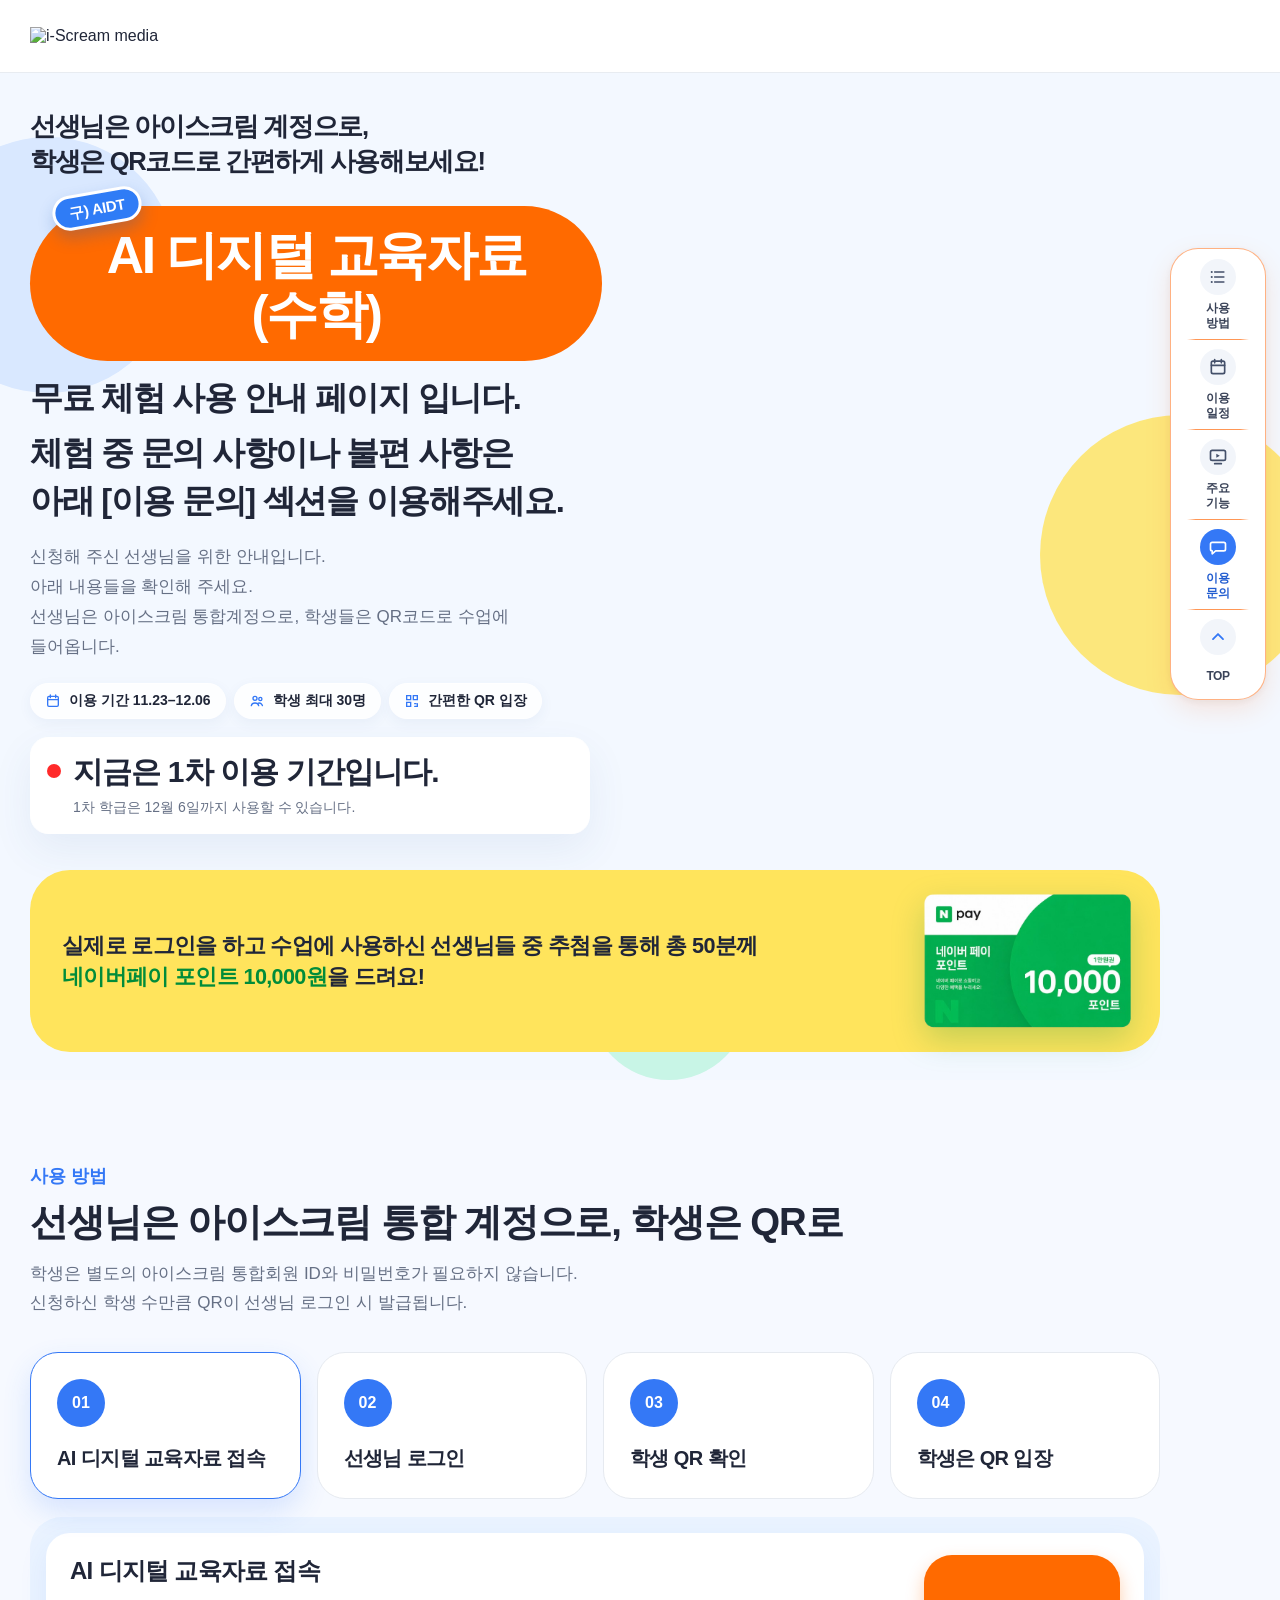
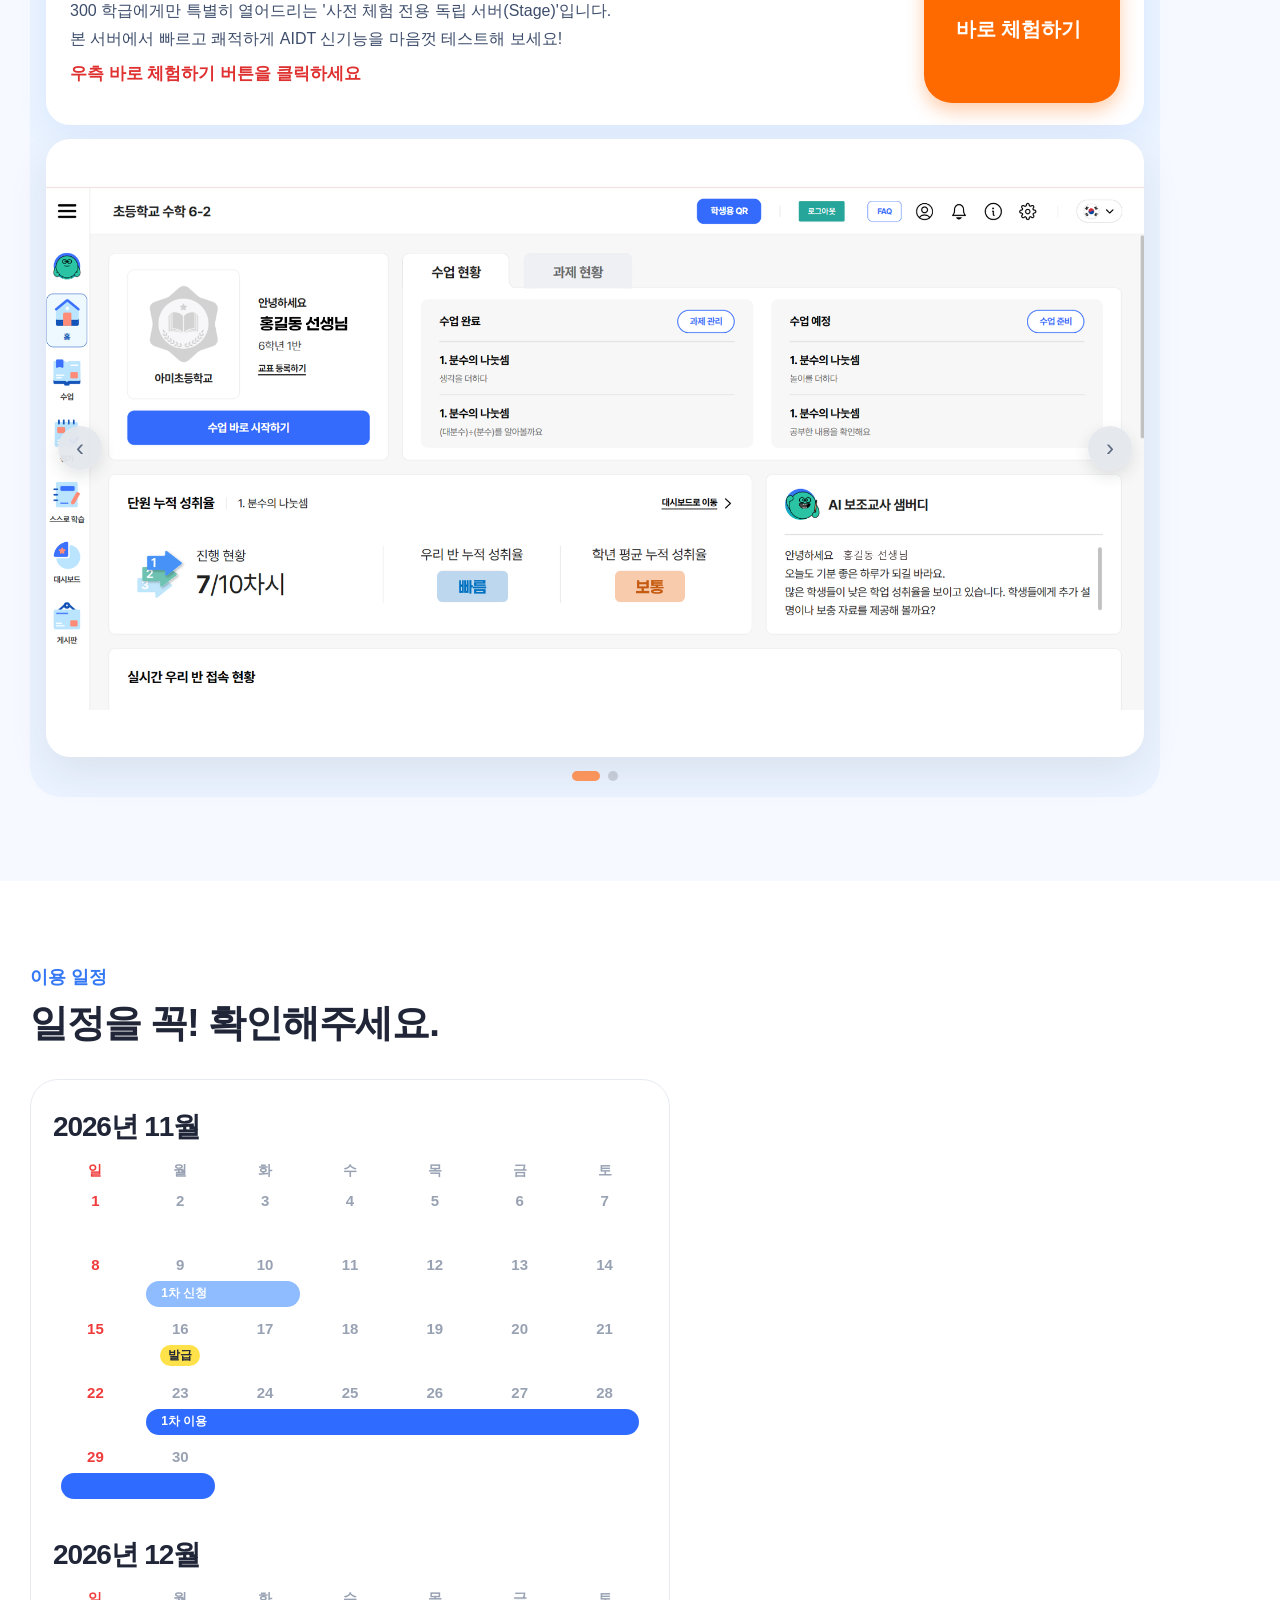
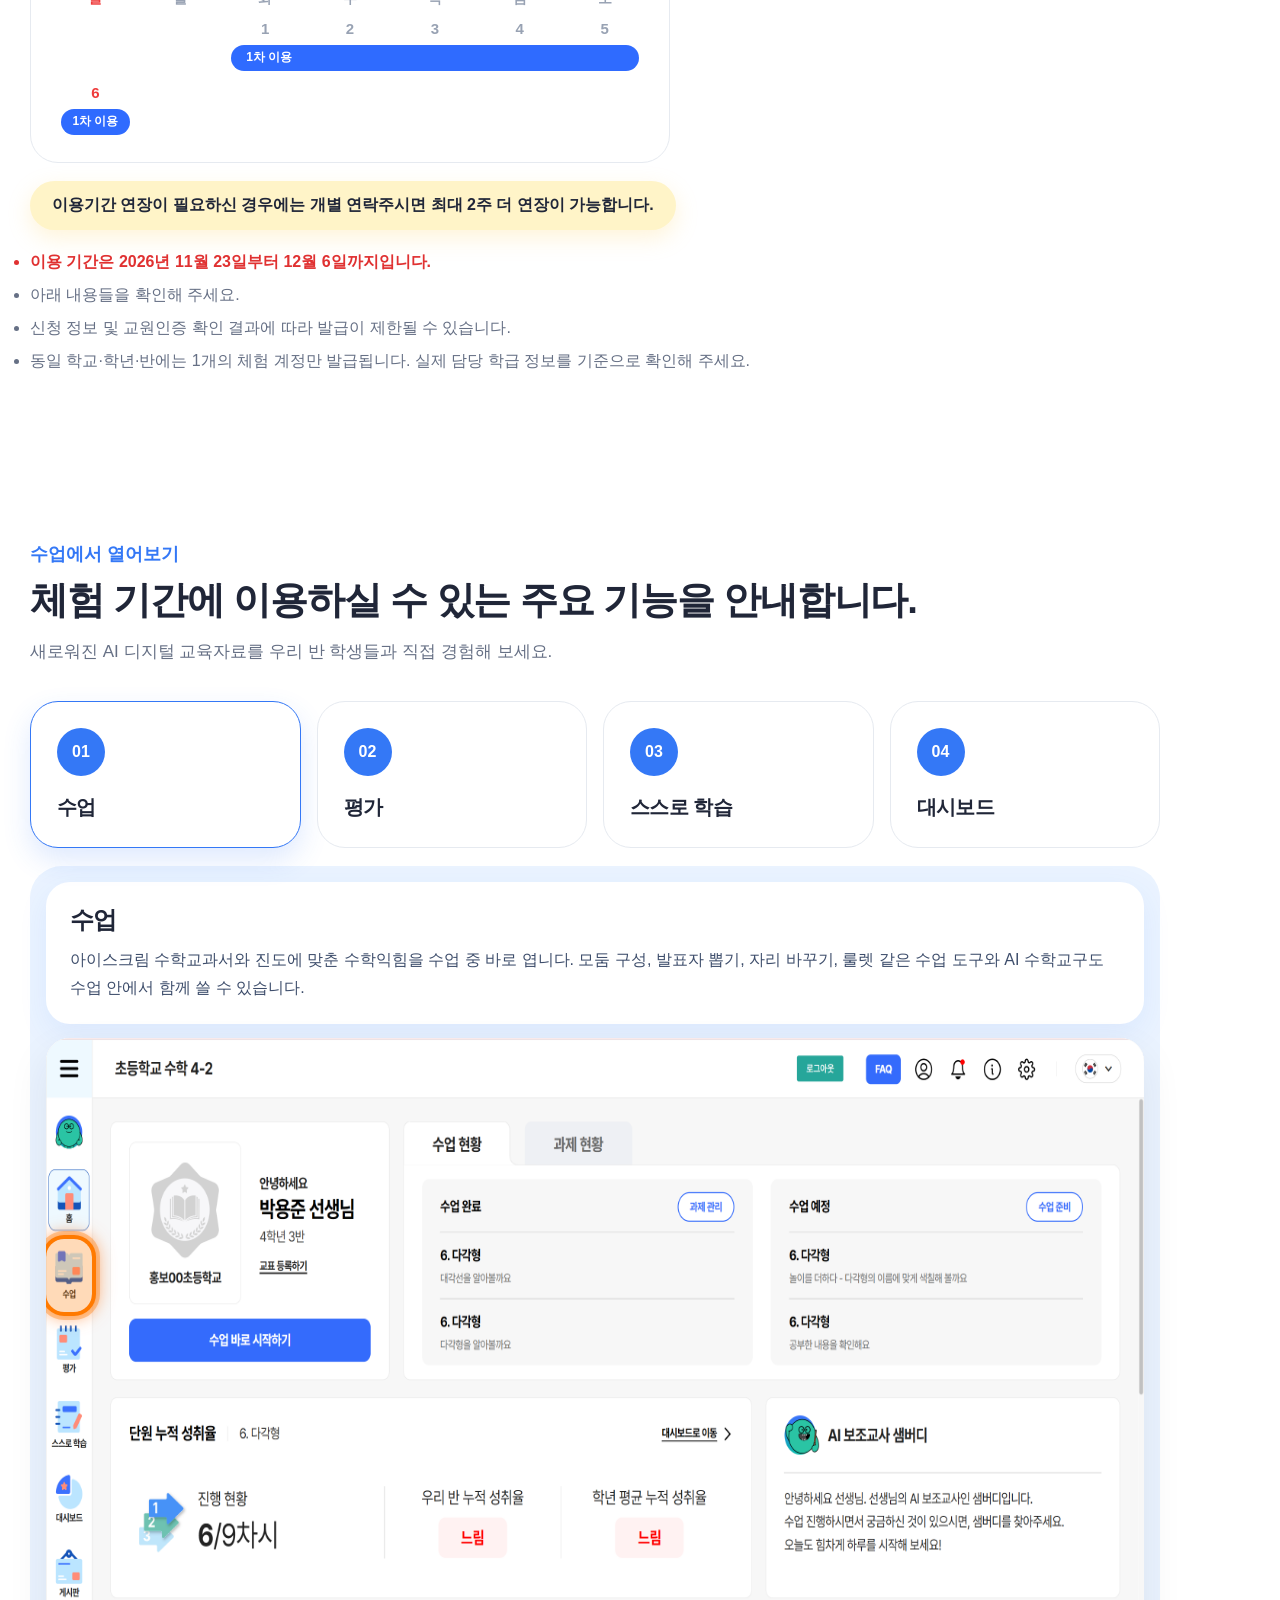
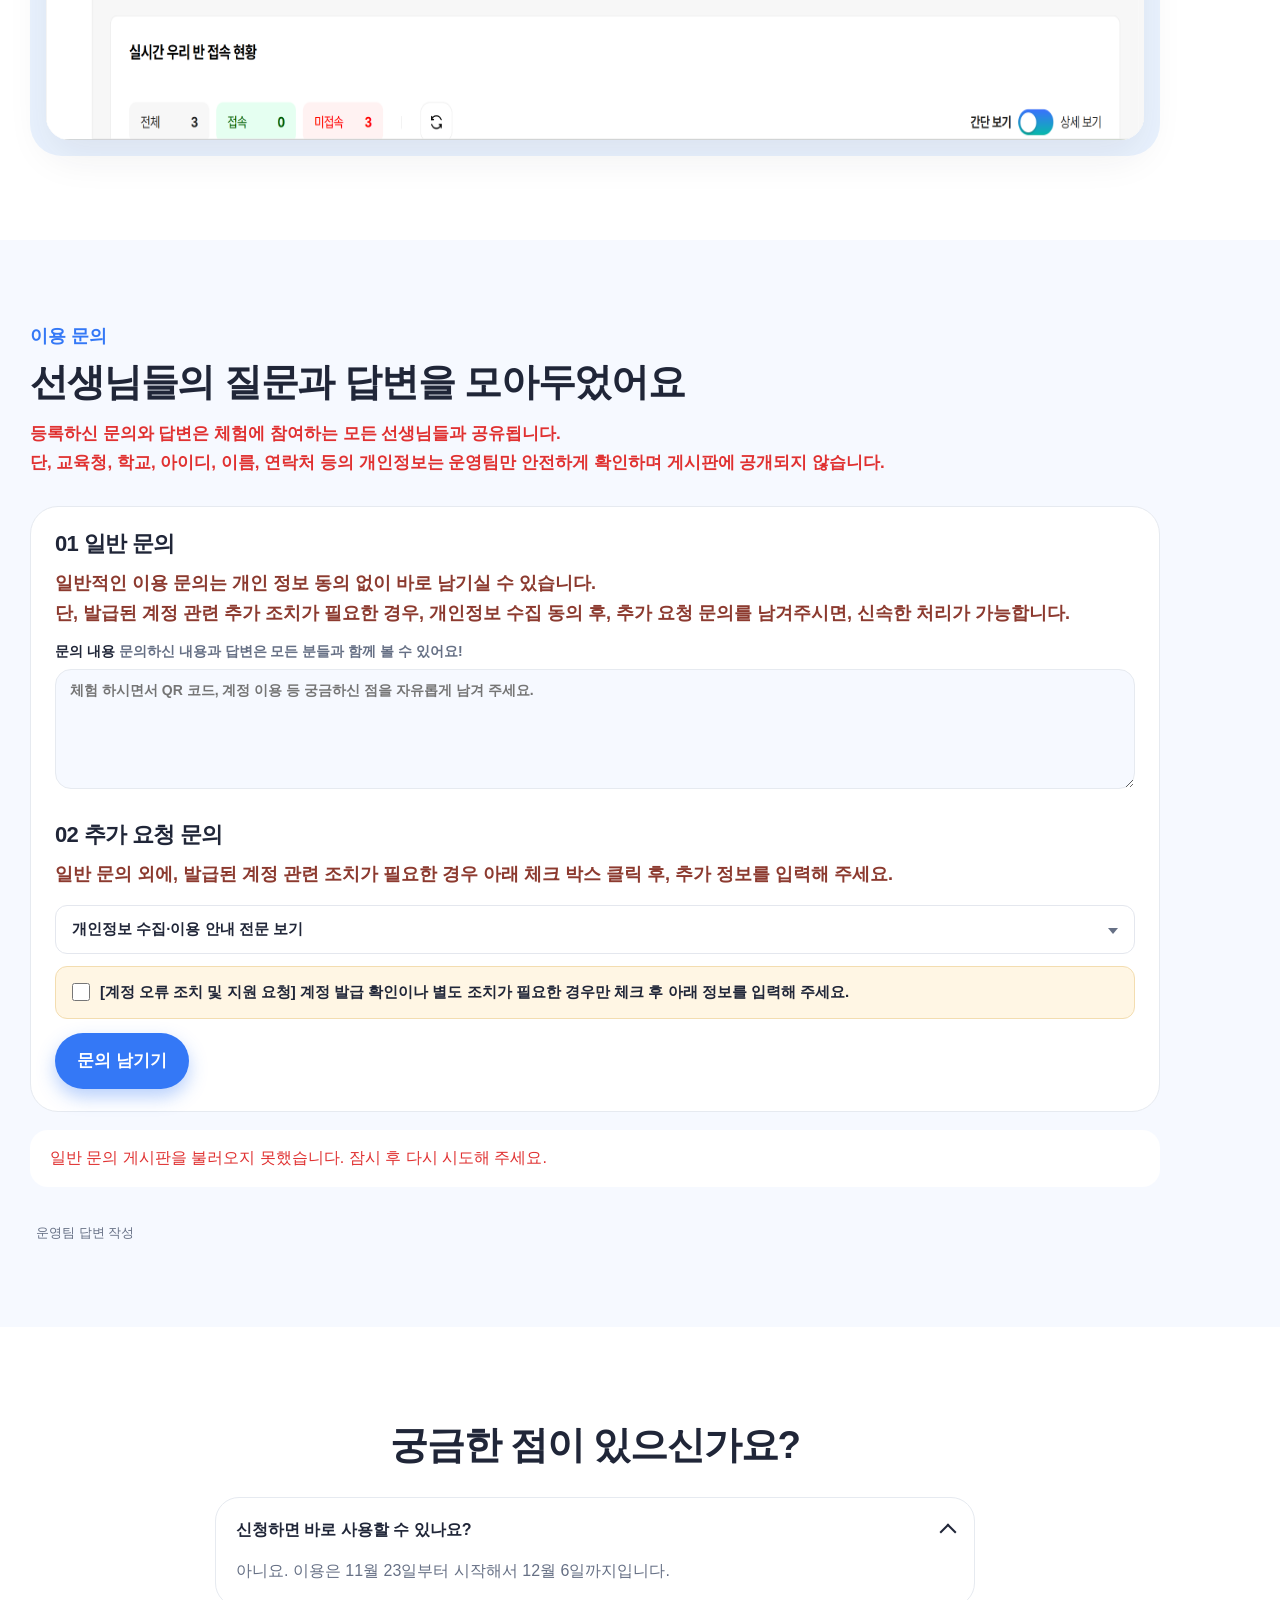
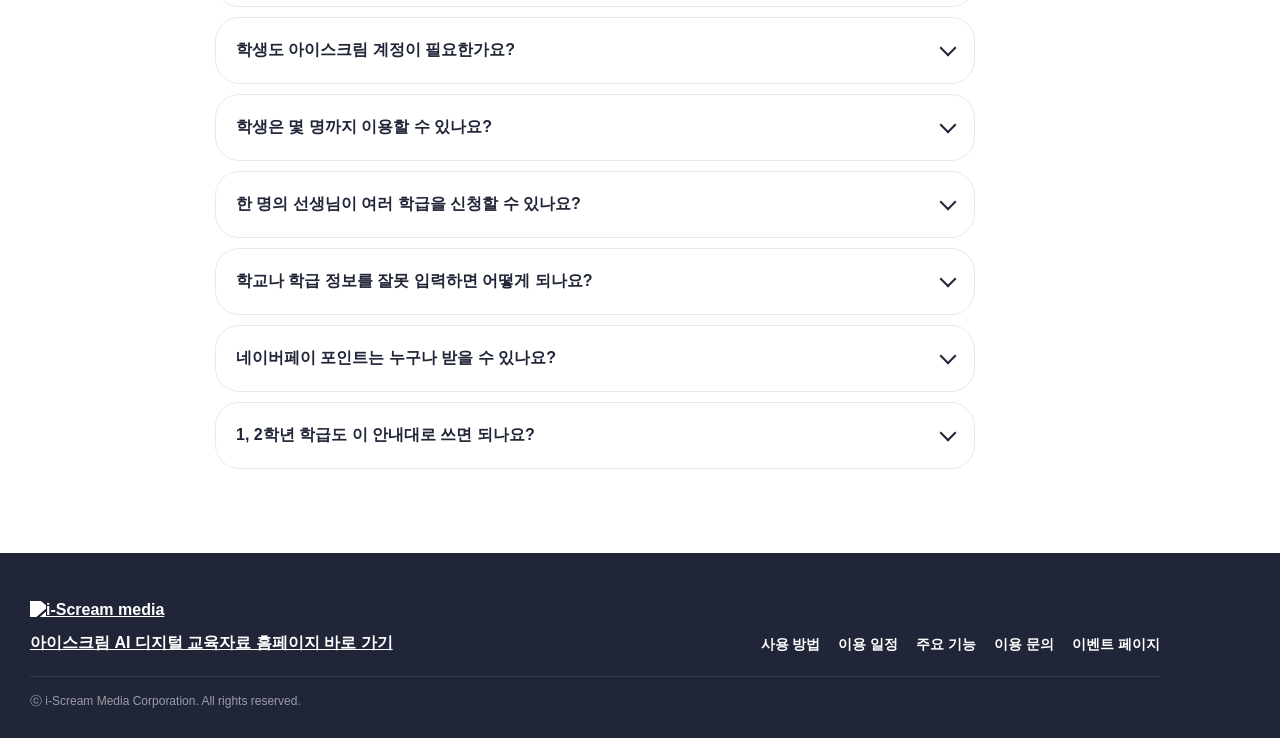
==== index.html @ 7320cd8f "Update index.html" ====
<!DOCTYPE html>
<html lang="ko">
<head>
  <meta charset="UTF-8" />
  <meta name="viewport" content="width=device-width, initial-scale=1.0" />
  <title>AI 디지털 교육자료 1차 무료체험 사용 안내 | 아이스크림미디어</title>
  <meta name="description" content="AI 디지털 교육자료(수학) 1차 무료체험 사용 안내. 이용 기간은 11월 23일부터 12월 6일까지입니다." />
  <link rel="stylesheet" href="https://cdn.jsdelivr.net/gh/orioncactus/pretendard@v1.3.9/dist/web/variable/pretendardvariable-dynamic-subset.min.css" />
  <style>
    :root {
      --primary: #3478f6;
      --primary-dark: #225dd0;
      --primary-light: #eaf3ff;
      --accent-yellow: #ffe45c;
      --accent-orange: #ff985e;
      --accent-mint: #c8f5e6;
      --ink: #202638;
      --muted: #667085;
      --line: #e6eaf0;
      --soft: #f6f9ff;
      --hero: #f3f8ff;
      --shadow: 0 16px 40px rgba(52, 84, 150, 0.08);
    }

    * { box-sizing: border-box; }
    html { scroll-behavior: smooth; }
    body {
      margin: 0;
      background: #fff;
      color: var(--ink);
      font-family: "Pretendard Variable", Pretendard, "Malgun Gothic", "Apple SD Gothic Neo", sans-serif;
      word-break: keep-all;
      overflow-wrap: break-word;
    }
    a { color: inherit; }
    img { max-width: 100%; display: block; }
    button, input, textarea { font: inherit; }
    :focus-visible { outline: 3px solid var(--primary); outline-offset: 3px; }
    [id] { scroll-margin-top: 88px; }
    ::selection { background: #cfe0ff; }

    .skip {
      position: absolute;
      left: 16px;
      top: -48px;
      z-index: 80;
      background: var(--ink);
      color: #fff;
      padding: 8px 14px;
      border-radius: 999px;
    }
    .skip:focus { top: 12px; }

    .wrap {
      width: min(1200px, calc(100% - 40px));
      margin: 0 auto;
    }

    .site-header {
      position: sticky;
      top: 0;
      z-index: 40;
      background: rgba(255, 255, 255, 0.92);
      backdrop-filter: blur(14px);
      border-bottom: 1px solid rgba(230, 234, 240, 0.9);
    }
    .site-header .wrap {
      display: flex;
      align-items: center;
      justify-content: space-between;
      gap: 16px;
      min-height: 72px;
    }
    .brand {
      display: flex;
      align-items: center;
      gap: 12px;
      text-decoration: none;
    }
    .brand img { width: 148px; height: auto; }
    .brand-tag {
      display: none;
      padding: 6px 10px;
      border-radius: 999px;
      background: var(--primary-light);
      color: var(--primary-dark);
      font-size: 12px;
      font-weight: 700;
    }
    .quick-nav {
      position: fixed;
      z-index: 45;
      right: 14px;
      top: calc(50% + 24px);
      transform: translateY(-50%);
      display: flex;
      flex-direction: column;
      width: 96px;
      padding: 0;
      border-radius: 28px;
      background: #fff;
      border: 1px solid rgba(255, 148, 82, 0.72);
      box-shadow:
        0 1px 0 rgba(255, 255, 255, 0.8) inset,
        0 10px 26px rgba(255, 122, 48, 0.16),
        0 2px 8px rgba(40, 48, 70, 0.06);
      overflow: hidden;
    }
    .quick-nav a {
      display: flex;
      flex-direction: column;
      align-items: center;
      gap: 6px;
      padding: 10px 8px 8px;
      border-radius: 0;
      color: #3a4358;
      font-size: 12px;
      font-weight: 800;
      line-height: 1.25;
      letter-spacing: -0.04em;
      text-align: center;
      text-decoration: none;
    }
    .quick-nav a + a { position: relative; }
    .quick-nav a + a::before {
      content: "";
      position: absolute;
      top: 0;
      left: 16px;
      right: 16px;
      height: 1px;
      background: linear-gradient(90deg, rgba(255, 132, 56, 0), rgba(255, 132, 56, 0.85) 14%, rgba(255, 132, 56, 0.85) 86%, rgba(255, 132, 56, 0));
    }
    .quick-nav a:hover { background: var(--soft); }
    .quick-nav a.is-current { background: var(--primary-light); }
    .quick-ico {
      display: grid;
      place-items: center;
      width: 36px;
      height: 36px;
      border-radius: 50%;
      background: #f2f5fa;
      color: #44506a;
    }
    .quick-label {
      display: flex;
      align-items: center;
      justify-content: center;
      min-height: 2.5em;
    }
    .quick-nav .is-ask { color: var(--primary-dark); }
    .quick-nav .is-ask .quick-ico {
      background: var(--primary);
      color: #fff;
    }
    .quick-nav .is-top .quick-ico { color: var(--primary); }

    .hero {
      position: relative;
      overflow: hidden;
      background: var(--hero);
      padding: 36px 0 28px;
    }
    .blob {
      position: absolute;
      border-radius: 50%;
      pointer-events: none;
    }
    .blob-a { left: -80px; top: 64px; width: 256px; height: 256px; background: #d9e8ff; }
    .blob-b { right: -40px; top: 34%; width: 280px; height: 280px; background: rgba(255, 228, 92, 0.8); }
    .blob-c { left: 46%; bottom: 0; width: 160px; height: 160px; background: var(--accent-mint); }
    .hero-grid {
      position: relative;
      display: grid;
      grid-template-columns: 1.05fr 0.95fr;
      gap: 40px;
      align-items: center;
    }
    .hero h1 {
      margin: 0;
      font-size: clamp(1.7rem, 3vw, 2.7rem);
      line-height: 1.2;
      letter-spacing: -0.035em;
    }
    .hero h1 .lead {
      display: block;
      font-size: clamp(1.15rem, 2vw, 1.7rem);
      line-height: 1.35;
    }
    .brand-banner {
      position: relative;
      display: block;
      width: fit-content;
      max-width: 100%;
      margin-top: 28px;
      padding: 20px 28px 16px;
      border-radius: 999px;
      background: #ff6a00;
    }
    .brand-banner-title {
      display: block;
      color: #fff;
      font-size: clamp(2.175rem, 4.5vw, 3.225rem);
      font-weight: 900;
      letter-spacing: -0.045em;
      line-height: 1.15;
      text-align: center;
    }
    .aidt-tag {
      position: absolute;
      left: 22px;
      top: -15px;
      transform: rotate(-10deg);
      border: 3px solid #fff;
      border-radius: 999px;
      background: #2f7cf6;
      color: #fff;
      padding: 7px 14px;
      font-size: 15px;
      font-weight: 800;
      line-height: 1;
      letter-spacing: -0.03em;
      box-shadow: 0 8px 16px rgba(32, 90, 180, 0.28);
    }
    .guide-label {
      display: block;
      margin-top: 16px;
      font-size: clamp(1.35rem, 2.6vw, 2.05rem);
      font-weight: 800;
      letter-spacing: -0.04em;
      line-height: 1.3;
    }
    .guide-help {
      display: block;
      margin-top: 10px;
      font-size: clamp(1.35rem, 2.6vw, 2.05rem);
      font-weight: 800;
      letter-spacing: -0.04em;
      line-height: 1.45;
    }
    .hero-copy {
      margin: 18px 0 0;
      max-width: 560px;
      color: var(--muted);
      font-size: 17px;
      line-height: 1.75;
    }
    .chips { display: flex; flex-wrap: wrap; gap: 8px; margin-top: 22px; list-style: none; padding: 0; }
    .chips li {
      display: inline-flex;
      align-items: center;
      gap: 8px;
      padding: 8px 14px;
      border-radius: 999px;
      border: 1px solid #fff;
      background: rgba(255, 255, 255, 0.86);
      box-shadow: 0 4px 14px rgba(52, 84, 150, 0.06);
      font-size: 14px;
      font-weight: 700;
    }
    .chips svg { color: var(--primary); flex: none; }
    .status {
      display: flex;
      gap: 12px;
      align-items: flex-start;
      margin-top: 18px;
      padding: 14px 16px;
      border-radius: 18px;
      background: #fff;
      border: 1px solid #fff;
      box-shadow: var(--shadow);
      max-width: 560px;
    }
    .status strong { display: block; font-size: 30px; line-height: 1.35; letter-spacing: -0.03em; }
    .status p { margin: 4px 0 0; color: var(--muted); font-size: 14px; line-height: 1.55; white-space: pre-line; }
    .status-dot {
      width: 14px;
      height: 14px;
      margin-top: 12px;
      border-radius: 50%;
      background: #ff2a2a;
      flex: none;
      animation: status-blink 1.15s ease-in-out infinite;
    }
    @keyframes status-blink {
      0%, 100% {
        background: #ff5a5a;
        box-shadow:
          0 0 0 0 rgba(255, 40, 40, 0.15),
          0 0 8px 2px rgba(255, 70, 70, 0.35);
        opacity: 0.72;
      }
      50% {
        background: #ff1414;
        box-shadow:
          0 0 0 8px rgba(255, 45, 45, 0.28),
          0 0 22px 8px rgba(255, 30, 30, 0.95),
          0 0 40px 14px rgba(255, 90, 90, 0.65);
        opacity: 1;
      }
    }

    .scene {
      position: relative;
      aspect-ratio: 100 / 96;
      max-width: 540px;
      margin: 0 auto;
      background-image: radial-gradient(circle, rgba(52, 120, 246, 0.28) 1.3px, transparent 1.5px);
      background-size: 26px 26px;
    }
    .scene img.people {
      position: absolute;
      left: 50%;
      bottom: 0;
      width: 86%;
      transform: translateX(-50%);
      z-index: 3;
      filter: drop-shadow(0 18px 18px rgba(70, 84, 150, 0.16));
    }
    .float {
      position: absolute;
      z-index: 2;
      filter: drop-shadow(0 14px 12px rgba(70, 84, 150, 0.22));
      animation: bob 7s ease-in-out infinite;
    }
    .float img { width: 100%; height: auto; }
    .f1 { left: 2%; top: 2%; width: 18%; }
    .f2 { left: 30%; top: 0; width: 14%; animation-delay: -1.2s; }
    .f3 { left: 50%; top: 10%; width: 22%; animation-delay: -2.3s; }
    .f4 { right: 4%; top: 1%; width: 12%; animation-delay: -3.2s; }
    .f5 { right: 2%; top: 22%; width: 12%; animation-delay: -0.6s; }
    .f6 { right: 20%; top: 30%; width: 10%; animation-delay: -1.8s; }
    .f7 { left: 0; top: 26%; width: 15%; animation-delay: -2.8s; }
    @keyframes bob {
      0%, 100% { transform: translateY(0); }
      50% { transform: translateY(-10px); }
    }

    .prize {
      position: relative;
      margin-top: 36px;
      background: var(--accent-yellow);
      border-radius: 40px;
      display: flex;
      align-items: center;
      gap: 20px;
      padding: 18px 22px 18px 32px;
    }
    .prize-copy { flex: 1; min-width: 0; }
    .prize-title {
      margin: 0;
      font-weight: 800;
      letter-spacing: -0.03em;
      line-height: 1.45;
      font-size: clamp(1.05rem, 2vw, 1.35rem);
    }
    .prize-title span { color: #018c3a; }
    .prize-note {
      margin: 8px 0 0;
      font-size: clamp(1.05rem, 1.8vw, 1.25rem);
      font-weight: 800;
      line-height: 1.45;
      letter-spacing: -0.03em;
      color: #e03131;
    }
    .prize-visual {
      width: 220px;
      height: auto;
      flex: none;
      filter: drop-shadow(0 12px 16px rgba(1, 140, 58, 0.24));
    }
    .btn {
      display: inline-flex;
      align-items: center;
      justify-content: center;
      gap: 8px;
      min-height: 56px;
      padding: 12px 22px;
      border-radius: 999px;
      background: var(--primary);
      color: #fff;
      text-decoration: none;
      font-weight: 800;
      font-size: 17px;
      border: 0;
      cursor: pointer;
      box-shadow: 0 8px 18px rgba(52, 120, 246, 0.35);
      flex: none;
    }
    .btn:hover { background: var(--primary-dark); }
    .btn.light {
      background: #fff;
      color: var(--ink);
      box-shadow: none;
      border: 1px solid var(--line);
    }
    section { padding: 84px 0; }
    .eyebrow {
      margin: 0;
      color: var(--primary);
      font-weight: 800;
      font-size: 18px;
    }
    h2 {
      margin: 10px 0 0;
      font-size: clamp(1.8rem, 3vw, 2.7rem);
      letter-spacing: -0.03em;
      line-height: 1.25;
    }
    .section-lead { margin: 14px 0 0; color: var(--muted); font-size: 17px; line-height: 1.7; max-width: 720px; }

    .soft { background: var(--soft); }
    .rounds {
      display: grid;
      grid-template-columns: 1fr 1fr;
      gap: 18px;
      margin-top: 32px;
    }
    .card {
      background: #fff;
      border: 1px solid var(--line);
      border-radius: 28px;
      padding: 26px;
    }
    .round-label {
      display: inline-flex;
      align-items: center;
      gap: 8px;
      font-weight: 800;
      color: var(--primary-dark);
    }
    .round-label.round-2 { color: #c2410c; }
    .card h3 { margin: 12px 0 0; font-size: 28px; letter-spacing: -0.03em; }
    .meta { margin: 8px 0 0; color: var(--muted); }
    .timeline { list-style: none; padding: 0; margin: 22px 0 0; display: grid; gap: 12px; }
    .timeline li {
      display: grid;
      grid-template-columns: 72px 1fr;
      gap: 12px;
      align-items: center;
    }
    .timeline b {
      display: inline-flex;
      justify-content: center;
      padding: 6px 0;
      border-radius: 999px;
      background: var(--primary-light);
      color: var(--primary-dark);
      font-size: 13px;
    }
    .round-2 .timeline b { background: #fff1e6; color: #c2410c; }
    .month-cal {
      margin-top: 32px;
      max-width: 640px;
      background: #fff;
      border: 1px solid var(--line);
      border-radius: 28px;
      padding: 28px 22px 18px;
    }
    .month-cal h3 { margin: 0 0 16px; font-size: 28px; letter-spacing: -0.04em; }
    .month-cal h3:not(:first-child) { margin-top: 28px; }
    .cal-head, .cal-grid { display: grid; grid-template-columns: repeat(7, 1fr); }
    .cal-head span, .day .num {
      display: block;
      text-align: center;
      font-weight: 700;
    }
    .cal-head span { color: #98a2b3; font-size: 14px; padding-bottom: 8px; }
    .cal-head .sun, .day .num.sun { color: #ef3b3b; }
    .day { display: flex; flex-direction: column; min-height: 64px; padding: 4px 0 8px; }
    .bar { align-self: stretch; }
    .day .num { color: #98a2b3; font-size: 15px; }
    .bar {
      display: flex;
      align-items: center;
      justify-content: center;
      height: 26px;
      margin-top: 8px;
      color: transparent;
      font-size: 12px;
      font-weight: 800;
      white-space: nowrap;
    }
    .bar.show { color: #fff; overflow: visible; position: relative; z-index: 1; }
    .bar.apply { background: #8ebcff; }
    .bar.use { background: #2f6bff; }
    .bar.start { border-radius: 999px 0 0 999px; margin-left: 8px; }
    .bar.end { border-radius: 0 999px 999px 0; margin-right: 8px; }
    .bar.start.end { border-radius: 999px; }
    .issue {
      display: inline-flex;
      align-self: center;
      margin-top: 8px;
      padding: 2px 8px;
      border-radius: 999px;
      background: #ffe14a;
      color: #202638;
      font-size: 12px;
      font-weight: 800;
    }
    .notice { padding: 36px 0 0; }
    .notice-card {
      border: 2px solid #ffc9c9;
      background: linear-gradient(180deg, #fff8f8 0%, #fff 42%);
      border-radius: 28px;
      padding: 28px 28px 24px;
      box-shadow: 0 16px 40px rgba(224, 49, 49, 0.1);
    }
    .notice-badge {
      display: inline-flex;
      align-items: center;
      border-radius: 999px;
      background: #e03131;
      color: #fff;
      font-size: 13px;
      font-weight: 800;
      letter-spacing: -0.02em;
      padding: 6px 12px;
    }
    .notice h2 { max-width: 16em; }
    .notice-lead {
      margin: 16px 0 0;
      font-size: 17px;
      line-height: 1.75;
    }
    .notice-lead strong { color: #e03131; }
    .notice-points {
      display: grid;
      gap: 10px;
      margin: 20px 0 0;
      padding: 0;
      list-style: none;
    }
    .notice-points li {
      background: #fff;
      border: 1px solid #ffd6d6;
      border-radius: 18px;
      padding: 14px 16px;
      font-size: 16px;
      font-weight: 700;
      line-height: 1.55;
    }
    .notice-points span {
      display: block;
      margin-bottom: 2px;
      color: #e03131;
      font-size: 13px;
      font-weight: 800;
    }
    .notice-foot {
      margin: 16px 0 0;
      color: var(--muted);
      font-size: 15px;
      line-height: 1.7;
    }
    .notice-foot a { color: var(--primary); font-weight: 800; }
    .callout {
      margin: 18px 0 0;
      width: fit-content;
      max-width: 100%;
      background: #fff4c8;
      border-radius: 999px;
      padding: 14px 22px;
      font-weight: 700;
      text-align: left;
      box-shadow: 0 8px 22px rgba(255, 214, 120, 0.28);
    }
    .notes { margin: 18px 0 0; padding: 0; color: var(--muted); line-height: 1.7; }
    .notes li { margin-top: 6px; }
    .notes .note-strong { color: #e03131; font-weight: 800; }

    .steps {
      display: grid;
      grid-template-columns: repeat(4, 1fr);
      gap: 16px;
      margin-top: 34px;
    }
    .step { position: relative; }
    .step-head {
      display: flex;
      align-items: center;
      gap: 10px;
    }
    .step-no {
      width: 48px;
      height: 48px;
      border-radius: 50%;
      background: var(--primary);
      color: #fff;
      display: grid;
      place-items: center;
      font-weight: 800;
      position: relative;
      z-index: 1;
      flex: none;
    }
    .step-link {
      position: relative;
      display: inline-flex;
      align-items: center;
      justify-content: center;
      align-self: stretch;
      width: 196px;
      min-height: 148px;
      padding: 20px 22px;
      overflow: hidden;
      border-radius: 28px;
      background: #ff6a00;
      color: #fff;
      font-size: 20px;
      font-weight: 800;
      line-height: 1.25;
      text-align: center;
      text-decoration: none;
      box-shadow: 0 8px 18px rgba(255, 106, 0, 0.32);
      animation: server-glow 1.8s ease-in-out infinite;
    }
    .step-link-label { position: relative; z-index: 1; }
      content: "";
      position: absolute;
      inset: 0;
      background: linear-gradient(115deg, transparent 32%, rgba(255, 255, 255, 0.72) 50%, transparent 68%);
      transform: translateX(-130%);
      animation: server-shine 2.4s ease-in-out infinite;
    }
    .spark {
      position: absolute;
      z-index: 1;
      width: 10px;
      height: 10px;
      background: #fff;
      clip-path: polygon(50% 0%, 62% 34%, 100% 38%, 70% 60%, 80% 100%, 50% 76%, 20% 100%, 30% 60%, 0 38%, 38% 34%);
      animation: twinkle 1.3s ease-in-out infinite;
    }
    .spark-a { top: 10px; right: 10px; }
    .spark-b { bottom: 12px; left: 12px; width: 7px; height: 7px; animation-delay: 0.55s; }
    .step-link:hover { background: #e85f00; }
    @keyframes server-shine {
      0%, 42% { transform: translateX(-130%); }
      78%, 100% { transform: translateX(130%); }
    }
    @keyframes server-glow {
      0%, 100% {
        box-shadow: 0 0 0 0 rgba(255, 214, 0, 0), 0 8px 18px rgba(255, 106, 0, 0.35);
      }
      50% {
        box-shadow:
          0 0 0 12px rgba(255, 220, 0, 0.95),
          0 0 36px 16px rgba(255, 196, 0, 0.9),
          0 10px 24px rgba(255, 106, 0, 0.45);
      }
    }
    @keyframes twinkle {
      0%, 100% { opacity: 0.15; transform: scale(0.55); }
      50% { opacity: 1; transform: scale(1); }
    }
    .step h3 { margin: 18px 0 0; font-size: 20px; }
    .step p { margin: 10px 0 0; color: var(--muted); line-height: 1.7; }
    .step-card { height: 100%; cursor: pointer; text-align: left; }
    .step-card.is-selected {
      border-color: var(--primary);
      box-shadow: 0 12px 28px rgba(52, 120, 246, 0.16);
    }
    .step-showcase {
      margin-top: 18px;
      border-radius: 32px;
      background: var(--primary-light);
      padding: 16px;
    }
    .step-panel {
      border-radius: 24px;
      background: #fff;
      padding: 22px 24px;
      box-shadow: 0 10px 30px rgba(52, 120, 246, 0.08);
    }
    .step-panel-head {
      display: flex;
      align-items: stretch;
      justify-content: space-between;
      gap: 20px;
    }
    .step-panel-text { min-width: 0; flex: 1; }
    .step-panel h3 { margin: 0; font-size: 24px; letter-spacing: -0.03em; }
    .step-panel p { margin: 10px 0 0; color: #3d4d6b; line-height: 1.75; white-space: pre-line; }
    .feature-demo {
      margin-top: 14px;
      overflow: hidden;
      height: min(860px, 78vh);
      border-radius: 24px;
      background: #fff;
      box-shadow: 0 16px 40px rgba(32, 38, 56, 0.08);
    }
    .feature-demo[hidden] { display: none; }
    .feature-demo iframe {
      display: block;
      width: 100%;
      height: 100%;
      border: 0;
      background: #fff;
    }
    .step-panel .step-cta-hint {
      margin: 8px 0 0;
      color: #e03131;
      font-size: 17px;
      font-weight: 800;
      line-height: 1.5;
    }
    .step-cta-hint[hidden] { display: none; }
    .step-stage {
      position: relative;
      display: grid;
      place-items: center;
      margin-top: 14px;
      overflow: hidden;
      border-radius: 24px;
      background: #fff;
      box-shadow: 0 16px 40px rgba(32, 38, 56, 0.08);
      aspect-ratio: 16 / 9;
    }
    .shot-frame {
      position: relative;
      line-height: 0;
    }
    .step-stage img {
      display: block;
      width: 100%;
      height: 100%;
      object-fit: fill;
      background: #fff;
    }
    .field-hint {
      position: absolute;
      left: 13%;
      width: 76%;
      margin: 0;
      display: flex;
      align-items: center;
      color: #202638;
      font-weight: 700;
      line-height: 1;
      white-space: nowrap;
      font-size: clamp(11px, 2.05cqh, 16px);
      pointer-events: none;
    }
    .field-hint[hidden] { display: none; }
    .field-id { top: 37.72%; height: 10.49%; }
    .field-pw { top: 64.45%; height: 10.36%; }
    .shot-frame { container-type: size; }
    .shot-nav {
      position: absolute;
      top: 50%;
      z-index: 2;
      width: 44px;
      height: 44px;
      transform: translateY(-50%);
      border: 0;
      border-radius: 50%;
      background: rgba(228, 231, 236, 0.95);
      color: #5c6b82;
      font-size: 24px;
      line-height: 1;
      cursor: pointer;
      box-shadow: 0 6px 16px rgba(32, 38, 56, 0.12);
    }
    .shot-prev { left: 12px; }
    .shot-next { right: 12px; }
    .shot-dots {
      display: flex;
      justify-content: center;
      gap: 8px;
      margin-top: 14px;
    }
    .shot-dots button {
      width: 10px;
      height: 10px;
      padding: 0;
      border: 0;
      border-radius: 999px;
      background: #c9d0dc;
      cursor: pointer;
    }
    .shot-dots button[aria-current="true"] {
      width: 28px;
      background: var(--accent-orange);
    }

    .features {
      display: grid;
      grid-template-columns: repeat(6, 1fr);
      gap: 14px;
      margin-top: 32px;
    }
    .feature { grid-column: span 2; }
    .feature:nth-child(4),
    .feature:nth-child(5) { grid-column: span 3; }
    .feature h3 { margin: 14px 0 0; font-size: 20px; }
    .feature p { margin: 8px 0 0; color: var(--muted); line-height: 1.65; font-size: 15px; }
    .icon-bubble {
      width: 48px;
      height: 48px;
      border-radius: 16px;
      display: grid;
      place-items: center;
      background: var(--primary-light);
      color: var(--primary);
    }
    .feature:nth-child(2) .icon-bubble { background: #fff4d6; color: #b45309; }
    .feature:nth-child(3) .icon-bubble { background: #e7fbf3; color: #047857; }
    .feature:nth-child(4) .icon-bubble { background: #f3e8ff; color: #7e22ce; }
    .feature:nth-child(5) .icon-bubble { background: #ffe8dc; color: #c2410c; }

    .board-form, .qa {
      background: #fff;
      border: 1px solid var(--line);
      border-radius: 28px;
      padding: 22px 24px;
    }
    .board-form { margin-top: 28px; }
    .board-form label, .admin-reply label {
      display: block;
      margin-top: 14px;
      font-size: 14px;
      font-weight: 800;
    }
    .board-form label span, .hint { color: var(--muted); font-weight: 600; }
    .board-form textarea, .board-form input, .admin-reply textarea, .admin-bar input {
      width: 100%;
      margin-top: 8px;
      border: 1px solid var(--line);
      border-radius: 16px;
      padding: 12px 14px;
      background: var(--soft);
      color: var(--ink);
      resize: vertical;
    }
    .board-form input[type="checkbox"] { width: auto; margin: 0; }
    .board-form .privacy {
      margin-top: 16px;
      background: #fff;
      border: 1px solid #e4e7ee;
      border-radius: 12px;
      padding: 0 16px;
    }
    .board-form .privacy summary {
      padding: 14px 0;
      color: var(--ink);
      font-size: 15px;
      font-weight: 700;
    }
    .board-form .privacy summary::after {
      width: 0;
      height: 0;
      border: 5px solid transparent;
      border-top: 6px solid #667085;
      border-bottom: 0;
      transform: none;
      margin-top: 2px;
    }
    .board-form .privacy[open] summary::after {
      border-top: 0;
      border-bottom: 6px solid #667085;
      transform: none;
      margin-top: -4px;
    }
    .board-form .privacy .privacy-body {
      padding: 14px 2px 16px;
      border-top: 1px solid #eef0f4;
    }
    .board-form .privacy p {
      margin: 0 0 12px;
      color: #3d4454;
      font-size: 14px;
      font-weight: 500;
      line-height: 1.7;
    }
    .board-form .privacy .privacy-mark {
      margin-bottom: 10px;
      color: var(--ink);
      font-weight: 800;
    }
    .board-form .privacy p:last-child { margin-bottom: 0; }
    .board-form label.consent {
      display: flex;
      align-items: flex-start;
      gap: 10px;
      margin-top: 12px;
      padding: 14px 16px;
      border: 1px solid #f3ddb0;
      border-radius: 12px;
      background: #fff6e4;
      color: var(--ink);
      font-size: 15px;
      font-weight: 700;
      line-height: 1.5;
    }
    .board-form label.consent input {
      width: 18px;
      height: 18px;
      margin: 2px 0 0;
      flex: none;
    }
    #contact .section-lead { max-width: none; color: #e03131; font-weight: 800; }
    .board-step {
      margin: 0 0 10px;
      font-size: 22px;
      letter-spacing: -0.03em;
    }
    .board-form .board-step:not(:first-child) { margin-top: 28px; }
    .board-notice {
      margin: 0;
      color: #8c3a2f;
      font-size: 18px;
      font-weight: 700;
      line-height: 1.65;
    }
    .account-fields {
      margin: 4px 0 0;
      padding: 0;
      border: 0;
    }
    #account-fields[hidden] { display: none; }
    .account-fields:disabled { opacity: 0.55; }
    .board-form textarea { min-height: 120px; }
    .board-actions { display: flex; flex-wrap: wrap; align-items: center; gap: 12px; margin-top: 14px; }
    .form-note { margin: 0; color: var(--primary-dark); font-size: 14px; font-weight: 700; }
    .board-list { display: grid; gap: 14px; margin-top: 18px; }
    .board-pages {
      display: flex;
      flex-wrap: wrap;
      justify-content: center;
      gap: 8px;
      margin-top: 16px;
    }
    .board-pages[hidden] { display: none; }
    .board-pages button {
      min-width: 40px;
      height: 40px;
      padding: 0 12px;
      border: 1px solid var(--line);
      border-radius: 12px;
      background: #fff;
      color: var(--ink);
      font-weight: 800;
      cursor: pointer;
    }
    .board-pages button[aria-current="page"] {
      background: var(--primary);
      border-color: var(--primary);
      color: #fff;
    }
    .board-pages button:disabled { opacity: 0.4; cursor: default; }
    .qa-row { display: grid; grid-template-columns: 64px 1fr; gap: 12px; align-items: start; }
    .qa-row + .qa-row { margin-top: 14px; padding-top: 14px; border-top: 1px solid var(--line); }
    .qa-mark {
      display: inline-flex;
      justify-content: center;
      padding: 6px 0;
      border-radius: 999px;
      background: var(--primary-light);
      color: var(--primary-dark);
      font-size: 13px;
      font-weight: 800;
    }
    .qa-answer .qa-mark { background: #e7fbf3; color: #047857; }
    .qa-wait .qa-mark { background: #fff4d6; color: #b45309; }
    .qa p { margin: 0; line-height: 1.7; white-space: pre-line; }
    .qa time, .qa-private { display: block; margin-top: 6px; color: var(--muted); font-size: 13px; }
    .board-empty, .board-error {
      margin-top: 18px;
      padding: 18px 20px;
      border-radius: 18px;
      background: #fff;
      color: var(--muted);
    }
    .board-error { color: #e03131; }
    .admin-toggle {
      margin-top: 18px;
      background: none;
      border: 0;
      color: var(--muted);
      font-size: 13px;
      cursor: pointer;
    }
    .admin-bar { display: flex; gap: 8px; align-items: center; margin-top: 8px; }
    .admin-bar[hidden] { display: none; }
    .admin-bar input { margin-top: 0; }
    .admin-reply { margin-top: 12px; }
    .admin-reply textarea { min-height: 80px; }

    .faq { max-width: 760px; margin: 28px auto 0; display: grid; gap: 10px; text-align: left; }
    details {
      background: #fff;
      border: 1px solid var(--line);
      border-radius: 24px;
      padding: 6px 20px;
    }
    summary {
      cursor: pointer;
      font-weight: 800;
      padding: 16px 0;
      list-style: none;
      display: flex;
      justify-content: space-between;
      gap: 16px;
      align-items: center;
    }
    summary::-webkit-details-marker { display: none; }
    summary::after {
      content: "";
      width: 10px;
      height: 10px;
      border-right: 2px solid var(--ink);
      border-bottom: 2px solid var(--ink);
      transform: rotate(45deg);
      flex: none;
      margin-top: -4px;
    }
    details[open] summary::after { transform: rotate(225deg); margin-top: 4px; }
    details p { margin: 0 0 16px; color: var(--muted); line-height: 1.7; }
    .center { text-align: center; }
    .center .section-lead { margin-left: auto; margin-right: auto; }

    .site-footer { background: var(--ink); color: #fff; padding: 48px 0 28px; }
    .footer-row { display: flex; justify-content: space-between; gap: 24px; align-items: flex-end; }
    .site-footer a { color: #fff; font-weight: 700; }
    .footer-links { display: flex; flex-wrap: wrap; gap: 8px 18px; color: rgba(255,255,255,0.82); font-size: 14px; }
    .footer-links a { text-decoration: none; font-weight: 600; }
    .copy { margin: 22px 0 0; padding-top: 16px; border-top: 1px solid rgba(255,255,255,0.1); color: rgba(255,255,255,0.55); font-size: 12px; }
    .footer-brand { filter: brightness(0) invert(1); width: 150px; }

    @media (max-width: 1440px) {
      .wrap {
        width: min(1200px, calc(100% - 150px));
        margin-left: auto;
        margin-right: 120px;
      }
    }
    @media (max-width: 980px) {
      .hero-grid, .rounds, .steps, .qa-row { grid-template-columns: 1fr; }
      .features { grid-template-columns: 1fr; }
      .feature, .feature:nth-child(4), .feature:nth-child(5) { grid-column: auto; }
      .prize { flex-direction: column; align-items: flex-start; border-radius: 28px; padding: 20px; }
      .prize-visual { width: min(240px, 78%); align-self: flex-end; }
      .prize .btn { width: 100%; }
      .brand-banner { padding: 18px 18px 14px; }
      .aidt-tag { left: 12px; font-size: 13px; }
      .brand-banner-title { font-size: 1.95rem; }
      .brand-tag { display: inline-flex; }
      .site-header .wrap { padding: 12px 0; }
      .scene { max-width: 420px; }
      .wrap { width: min(1200px, calc(100% - 16px - 92px)); margin-right: 88px; margin-left: auto; transform: none; }
      .quick-nav { width: auto; right: 8px; padding: 6px; border-radius: 22px; }
      .quick-label { display: none; }
      .quick-nav a { padding: 6px; gap: 0; }
      .quick-nav a + a::before { left: 8px; right: 8px; }
      .quick-ico { width: 34px; height: 34px; }
    }
    @media (max-width: 640px) {
      .wrap { width: min(1200px, calc(100% - 12px - 92px)); margin-right: 86px; margin-left: auto; transform: none; }
      section { padding: 64px 0; }
      .brand img { width: 124px; }
      .callout { border-radius: 22px; }
    }
    @media (prefers-reduced-motion: reduce) {
      html { scroll-behavior: auto; }
      .float,
      .step-link,
      .step-link::after,
      .spark,
      .status-dot { animation: none; }
    }
  </style>
</head>
<body>
  <a class="skip" href="#main">본문으로 건너뛰기</a>
  <header class="site-header">
    <div class="wrap">
      <a class="brand" href="https://aidt.i-scream.co.kr/" target="_blank" rel="noopener noreferrer">
        <img src="https://i-screammedia-aidt-free-trial-event.vercel.app/brand/i-scream-media.png?v=3" alt="i-Scream media" />
        <span class="brand-tag">1차 안내</span>
      </a>
    </div>
  </header>
  <nav class="quick-nav" aria-label="사용 안내 메뉴">
    <a href="#howto" data-spy aria-label="사용 방법">
      <span class="quick-ico" aria-hidden="true"><svg width="20" height="20" viewBox="0 0 24 24" fill="none"><path d="M8 6h11M8 12h11M8 18h11" stroke="currentColor" stroke-width="2" stroke-linecap="round"/><circle cx="4.5" cy="6" r="1.25" fill="currentColor"/><circle cx="4.5" cy="12" r="1.25" fill="currentColor"/><circle cx="4.5" cy="18" r="1.25" fill="currentColor"/></svg></span>
      <span class="quick-label">사용<br />방법</span>
    </a>
    <a href="#schedule" data-spy aria-label="이용 일정">
      <span class="quick-ico" aria-hidden="true"><svg width="20" height="20" viewBox="0 0 24 24" fill="none"><rect x="4" y="5" width="16" height="15" rx="2" stroke="currentColor" stroke-width="2"/><path d="M8 3v4M16 3v4M4 10h16" stroke="currentColor" stroke-width="2" stroke-linecap="round"/></svg></span>
      <span class="quick-label">이용<br />일정</span>
    </a>
    <a href="#features" data-spy aria-label="주요 기능">
      <span class="quick-ico" aria-hidden="true"><svg width="20" height="20" viewBox="0 0 24 24" fill="none"><rect x="3" y="4" width="18" height="12" rx="2" stroke="currentColor" stroke-width="2"/><path d="M10 8.2v4.6l4.2-2.3L10 8.2z" fill="currentColor"/><path d="M8 20h8" stroke="currentColor" stroke-width="2" stroke-linecap="round"/></svg></span>
      <span class="quick-label">주요<br />기능</span>
    </a>
    <a class="is-ask" href="#contact" data-spy aria-label="이용 문의">
      <span class="quick-ico" aria-hidden="true"><svg width="20" height="20" viewBox="0 0 24 24" fill="none"><path d="M5 6.5h14a2 2 0 0 1 2 2v6.2a2 2 0 0 1-2 2H9.2L5 20.2v-3.5H5a2 2 0 0 1-2-2V8.5a2 2 0 0 1 2-2z" stroke="currentColor" stroke-width="2" stroke-linejoin="round"/></svg></span>
      <span class="quick-label">이용<br />문의</span>
    </a>
    <a class="is-top" href="#top" aria-label="TOP">
      <span class="quick-ico" aria-hidden="true"><svg width="20" height="20" viewBox="0 0 24 24" fill="none"><path d="M6 14.5 12 8.5l6 6" stroke="currentColor" stroke-width="2.2" stroke-linecap="round" stroke-linejoin="round"/></svg></span>
      <span class="quick-label">TOP</span>
    </a>
  </nav>

  <main id="main">
    <section class="hero" id="top">
      <div class="blob blob-a"></div>
      <div class="blob blob-b"></div>
      <div class="blob blob-c"></div>
      <div class="wrap">
        <div class="hero-grid">
          <div>
            <h1>
              <span class="lead">선생님은 아이스크림 계정으로,<br />학생은 QR코드로 간편하게 사용해보세요!</span>
              <span class="brand-banner">
                <span class="aidt-tag">구) AIDT</span>
                <span class="brand-banner-title">AI 디지털 교육자료(수학)</span>
              </span>
              <span class="guide-label">무료 체험 사용 안내 페이지 입니다.</span>
              <span class="guide-help">체험 중 문의 사항이나 불편 사항은<br />아래 [이용 문의] 섹션을 이용해주세요.</span>
            </h1>
            <p class="hero-copy">
              신청해 주신 선생님을 위한 안내입니다.<br />
              아래 내용들을 확인해 주세요.<br />
              선생님은 아이스크림 통합계정으로, 학생들은 QR코드로 수업에 들어옵니다.
            </p>
            <ul class="chips">
              <li>
                <svg width="16" height="16" viewBox="0 0 24 24" fill="none" aria-hidden="true"><rect x="4" y="5" width="16" height="15" rx="2" stroke="currentColor" stroke-width="2"/><path d="M8 3v4M16 3v4M4 10h16" stroke="currentColor" stroke-width="2" stroke-linecap="round"/></svg>
                이용 기간 11.23–12.06
              </li>
              <li>
                <svg width="16" height="16" viewBox="0 0 24 24" fill="none" aria-hidden="true"><circle cx="9" cy="8" r="3" stroke="currentColor" stroke-width="2"/><circle cx="17" cy="9" r="2.4" stroke="currentColor" stroke-width="2"/><path d="M3.5 19c.6-2.8 2.8-4 5.5-4s4.9 1.2 5.5 4M14 15.2c1.4-.4 2.8-.2 4.2.8.9.7 1.6 1.7 1.9 3" stroke="currentColor" stroke-width="2" stroke-linecap="round"/></svg>
                학생 최대 30명
              </li>
              <li>
                <svg width="16" height="16" viewBox="0 0 24 24" fill="none" aria-hidden="true"><path d="M4 4h6v6H4V4zm10 0h6v6h-6V4zM4 14h6v6H4v-6zm12 2h2m-2 4h4v-4" stroke="currentColor" stroke-width="2" stroke-linecap="round"/></svg>
                간편한 QR 입장
              </li>
            </ul>
            <div class="status" id="today-status" aria-live="polite">
              <span class="status-dot"></span>
              <div>
                <strong>체험 시작은 11월 23일부터입니다.</strong>
                <p hidden></p>
              </div>
            </div>
          </div>
          <div class="scene" aria-hidden="true">
            <div class="float f1"><img src="https://i-screammedia-aidt-free-trial-event.vercel.app/media/scene/graph.png?v=3" alt="" /></div>
            <div class="float f2"><img src="https://i-screammedia-aidt-free-trial-event.vercel.app/media/scene/network.png?v=3" alt="" /></div>
            <div class="float f3"><img src="https://i-screammedia-aidt-free-trial-event.vercel.app/media/scene/ops.png?v=3" alt="" /></div>
            <div class="float f4"><img src="https://i-screammedia-aidt-free-trial-event.vercel.app/media/scene/triangle.png?v=3" alt="" /></div>
            <div class="float f5"><img src="https://i-screammedia-aidt-free-trial-event.vercel.app/media/scene/cube.png?v=3" alt="" /></div>
            <div class="float f6"><img src="https://i-screammedia-aidt-free-trial-event.vercel.app/media/scene/cylinder.png?v=3" alt="" /></div>
            <div class="float f7"><img src="https://i-screammedia-aidt-free-trial-event.vercel.app/media/scene/cubes.png?v=3" alt="" /></div>
            <img class="people" src="https://i-screammedia-aidt-free-trial-event.vercel.app/media/scene/people.png?v=3" alt="" />
          </div>
        </div>

        <aside class="prize">
          <div class="prize-copy">
            <p class="prize-title">실제로 로그인을 하고 수업에 사용하신 선생님들 중 추첨을 통해 총 50분께<br /><span>네이버페이 포인트 10,000원</span>을 드려요!</p>
          </div>
          <img class="prize-visual" src="네이버페이.png" alt="네이버페이 포인트 10,000" />
        </aside>
      </div>
    </section>

    <section class="soft" id="howto">
      <div class="wrap">
        <p class="eyebrow">사용 방법</p>
        <h2>선생님은 아이스크림 통합 계정으로, 학생은 QR로</h2>
        <p class="section-lead">학생은 별도의 아이스크림 통합회원 ID와 비밀번호가 필요하지 않습니다.<br />신청하신 학생 수만큼 QR이 선생님 로그인 시 발급됩니다.</p>
        <div class="steps" role="tablist" aria-label="사용 방법">
          <article class="card step-card step is-selected" role="tab" tabindex="0" aria-selected="true" data-copy="300 학급에게만 특별히 열어드리는 '사전 체험 전용 독립 서버(Stage)'입니다.&#10;본 서버에서 빠르고 쾌적하게 AIDT 신기능을 마음껏 테스트해 보세요!" data-images="홈화면01.png|홈화면02.png" data-alts="AI 디지털 교육자료 홈 화면 1|AI 디지털 교육자료 홈 화면 2">
            <span class="step-no">01</span>
            <h3>AI 디지털 교육자료 접속</h3>
          </article>
          <article class="card step-card step" role="tab" tabindex="0" aria-selected="false" data-copy="선생님은 아이스크림 통합계정으로 로그인합니다.&#10;무료체험은 통합계정당 1회, 실제 담당 학급 1개만 이용할 수 있습니다." data-images="login.png" data-alts="선생님 아이스크림 통합계정 로그인 화면" data-login-hint="true">
            <span class="step-no">02</span>
            <h3>선생님 로그인</h3>
          </article>
          <article class="card step-card step" role="tab" tabindex="0" aria-selected="false" data-copy="이용 기간에 로그인하면 신청하신 학생 수에 맞게 학생 QR이 발급됩니다. 한 학급당 최대 30명입니다." data-images="QR발급01.png|QR발급_확대.png" data-alts="학생별 자동 로그인 QR 발급 안내|학생 QR 카드와 확대 화면">
            <span class="step-no">03</span>
            <h3>학생 QR 확인</h3>
          </article>
          <article class="card step-card step" role="tab" tabindex="0" aria-selected="false" data-copy="학생은 QR코드를 스캔해 들어옵니다. 아이디와 비밀번호를 따로 만들지 않아도 우리 반 수업에 참여할 수 있습니다." data-images="학생 QR 입장.png|학생 QR 입장01.png" data-alts="학생이 QR을 스캔해 입장하는 샘플 화면|선생님이 QR 카드를 나누어 주는 샘플 화면">
            <span class="step-no">04</span>
            <h3>학생은 QR 입장</h3>
          </article>
        </div>
        <div class="step-showcase">
          <div class="step-panel" id="step-panel" role="tabpanel">
            <div class="step-panel-head">
              <div class="step-panel-text">
                <h3 id="step-panel-title">AI 디지털 교육자료 접속</h3>
                <p id="step-panel-copy">300 학급에게만 특별히 열어드리는 '사전 체험 전용 독립 서버(Stage)'입니다.<br />본 서버에서 빠르고 쾌적하게 AIDT 신기능을 마음껏 테스트해 보세요!</p>
                <p class="step-cta-hint" id="step-cta-hint">우측 바로 체험하기 버튼을 클릭하세요</p>
                <p class="step-cta-hint" id="step-login-hint" hidden>선생님의 아이스크림 통합 계정을 사용하세요.</p>
                <p class="step-cta-hint" id="step-qr-hint" hidden>QR 코드를 인쇄해 학생들에게 나누어 주세요.</p>
              </div>
              <a class="step-link" id="step-server-link" href="https://stage-math.smart-aidt.com" target="_blank" rel="noopener noreferrer"><span class="step-link-label">바로 체험하기</span><span class="spark spark-a" aria-hidden="true"></span><span class="spark spark-b" aria-hidden="true"></span></a>
            </div>
          </div>
          <div class="step-stage">
            <div class="shot-frame" id="shot-frame">
              <img id="step-shot" src="홈화면01.png" alt="AI 디지털 교육자료 홈 화면 1" />
              <p class="field-hint field-id" id="field-id" hidden>선생님의 아이스크림 통합 계정 아이디를 입력하세요</p>
              <p class="field-hint field-pw" id="field-pw" hidden>선생님의 아이스크림 통합 계정 비밀번호를 입력하세요</p>
            </div>
            <button class="shot-nav shot-prev" type="button" aria-label="이전 이미지">‹</button>
            <button class="shot-nav shot-next" type="button" aria-label="다음 이미지">›</button>
          </div>
          <div class="shot-dots" id="shot-dots"></div>
        </div>
      </div>
    </section>

    <section id="schedule">
      <div class="wrap">
        <p class="eyebrow">이용 일정</p>
        <h2>일정을 꼭! 확인해주세요.</h2>
        <div class="month-cal">
          <h3>2026년 11월</h3>
          <div class="cal-head" aria-hidden="true"><span class="sun">일</span><span>월</span><span>화</span><span>수</span><span>목</span><span>금</span><span>토</span></div>
          <div class="cal-grid" role="img" aria-label="11월 9일부터 10일까지 1차 신청, 11월 16일 발급, 11월 23일부터 1차 이용">
            <div class="day"><span class="num sun">1</span></div><div class="day"><span class="num">2</span></div><div class="day"><span class="num">3</span></div><div class="day"><span class="num">4</span></div><div class="day"><span class="num">5</span></div><div class="day"><span class="num">6</span></div><div class="day"><span class="num">7</span></div>
            <div class="day"><span class="num sun">8</span></div>
            <div class="day"><span class="num">9</span><span class="bar apply start show">1차 신청</span></div>
            <div class="day"><span class="num">10</span><span class="bar apply end"></span></div>
            <div class="day"><span class="num">11</span></div><div class="day"><span class="num">12</span></div><div class="day"><span class="num">13</span></div><div class="day"><span class="num">14</span></div>
            <div class="day"><span class="num sun">15</span></div>
            <div class="day"><span class="num">16</span><span class="issue">발급</span></div>
            <div class="day"><span class="num">17</span></div><div class="day"><span class="num">18</span></div><div class="day"><span class="num">19</span></div><div class="day"><span class="num">20</span></div><div class="day"><span class="num">21</span></div>
            <div class="day"><span class="num sun">22</span></div>
            <div class="day"><span class="num">23</span><span class="bar use start show">1차 이용</span></div>
            <div class="day"><span class="num">24</span><span class="bar use"></span></div>
            <div class="day"><span class="num">25</span><span class="bar use"></span></div>
            <div class="day"><span class="num">26</span><span class="bar use"></span></div>
            <div class="day"><span class="num">27</span><span class="bar use"></span></div>
            <div class="day"><span class="num">28</span><span class="bar use end"></span></div>
            <div class="day"><span class="num sun">29</span><span class="bar use start"></span></div>
            <div class="day"><span class="num">30</span><span class="bar use end"></span></div>
          </div>
          <h3>2026년 12월</h3>
          <div class="cal-head" aria-hidden="true"><span class="sun">일</span><span>월</span><span>화</span><span>수</span><span>목</span><span>금</span><span>토</span></div>
          <div class="cal-grid" role="img" aria-label="12월 1일부터 6일까지 1차 이용">
            <div class="day"></div><div class="day"></div>
            <div class="day"><span class="num">1</span><span class="bar use start show">1차 이용</span></div>
            <div class="day"><span class="num">2</span><span class="bar use"></span></div>
            <div class="day"><span class="num">3</span><span class="bar use"></span></div>
            <div class="day"><span class="num">4</span><span class="bar use"></span></div>
            <div class="day"><span class="num">5</span><span class="bar use end"></span></div>
            <div class="day"><span class="num sun">6</span><span class="bar use start end show">1차 이용</span></div>
          </div>
        </div>
        <p class="callout">이용기간 연장이 필요하신 경우에는 개별 연락주시면 최대 2주 더 연장이 가능합니다.</p>
        <ul class="notes">
          <li class="note-strong">이용 기간은 2026년 11월 23일부터 12월 6일까지입니다.</li>
          <li>아래 내용들을 확인해 주세요.</li>
          <li>신청 정보 및 교원인증 확인 결과에 따라 발급이 제한될 수 있습니다.</li>
          <li>동일 학교·학년·반에는 1개의 체험 계정만 발급됩니다. 실제 담당 학급 정보를 기준으로 확인해 주세요.</li>
        </ul>
      </div>
    </section>

    <section id="features">
      <div class="wrap">
        <p class="eyebrow">수업에서 열어보기</p>
        <h2>체험 기간에 이용하실 수 있는 주요 기능을 안내합니다.</h2>
        <p class="section-lead">새로워진 AI 디지털 교육자료를 우리 반 학생들과 직접 경험해 보세요.</p>
        <div class="steps" role="tablist" aria-label="체험 기능">
          <article class="card step-card step is-selected" role="tab" tabindex="0" aria-selected="true" data-demo-src="수업화면/index.html" data-copy="아이스크림 수학교과서와 진도에 맞춘 수학익힘을 수업 중 바로 엽니다. 모둠 구성, 발표자 뽑기, 자리 바꾸기, 룰렛 같은 수업 도구와 AI 수학교구도 수업 안에서 함께 쓸 수 있습니다.">
            <span class="step-no">01</span>
            <h3>수업</h3>
          </article>
          <article class="card step-card step" role="tab" tabindex="0" aria-selected="false" data-demo-src="수업화면/index.html?menu=eval" data-copy="형성평가와 단원평가를 2세트씩 제공합니다. 다시 풀어야 할 때 사용하고, 학생 답안을 확인할 수 있습니다.">
            <span class="step-no">02</span>
            <h3>평가</h3>
          </article>
          <article class="card step-card step" role="tab" tabindex="0" aria-selected="false" data-demo-src="수업화면/index.html?menu=self" data-copy="학생이 혼자 또는 친구와 함께 수학 게임과 디지털 교구로 개념을 익힐 수 있습니다. 우리 반 랭킹도 함께 확인할 수 있습니다.">
            <span class="step-no">03</span>
            <h3>스스로 학습</h3>
          </article>
          <article class="card step-card step" role="tab" tabindex="0" aria-selected="false" data-demo-src="수업화면/index.html?menu=dash" data-copy="학급과 학생별 성취, 참여 현황을 한 화면에서 확인할 수 있습니다.">
            <span class="step-no">04</span>
            <h3>대시보드</h3>
          </article>
        </div>
        <div class="step-showcase">
          <div class="step-panel" id="feature-panel" role="tabpanel">
            <h3 id="feature-panel-title">수업</h3>
            <p id="feature-panel-copy">아이스크림 수학교과서와 진도에 맞춘 수학익힘을 수업 중 바로 엽니다. 모둠 구성, 발표자 뽑기, 자리 바꾸기, 룰렛 같은 수업 도구와 AI 수학교구도 수업 안에서 함께 쓸 수 있습니다.</p>
          </div>
          <div class="feature-demo" id="feature-demo">
            <iframe src="수업화면/index.html" data-base="수업화면/index.html" title="수업 화면"></iframe>
          </div>
        </div>
      </div>
    </section>

    <section class="soft" id="contact">
      <div class="wrap">
        <p class="eyebrow">이용 문의</p>
        <h2>선생님들의 질문과 답변을 모아두었어요</h2>
        <p class="section-lead">등록하신 문의와 답변은 체험에 참여하는 모든 선생님들과 공유됩니다.<br />단, 교육청, 학교, 아이디, 이름, 연락처 등의 개인정보는 운영팀만 안전하게 확인하며 게시판에 공개되지 않습니다.</p>
        <form class="board-form" id="board-form">
          <h3 class="board-step">01 일반 문의</h3>
          <p class="board-notice">일반적인 이용 문의는 개인 정보 동의 없이 바로 남기실 수 있습니다.<br />단, 발급된 계정 관련 추가 조치가 필요한 경우, 개인정보 수집 동의 후, 추가 요청 문의를 남겨주시면, 신속한 처리가 가능합니다.</p>
          <label for="board-question">문의 내용 <span id="question-visibility">문의하신 내용과 답변은 모든 분들과 함께 볼 수 있어요!</span>
            <textarea id="board-question" name="question" maxlength="2000" required placeholder="체험 하시면서 QR 코드, 계정 이용 등 궁금하신 점을 자유롭게 남겨 주세요."></textarea>
          </label>
          <h3 class="board-step">02 추가 요청 문의</h3>
          <p class="board-notice">일반 문의 외에, 발급된 계정 관련 조치가 필요한 경우 아래 체크 박스 클릭 후, 추가 정보를 입력해 주세요.</p>
          <details class="privacy">
            <summary>개인정보 수집·이용 안내 전문 보기</summary>
            <div class="privacy-body">
              <p class="privacy-mark">※ 개인정보 수집·이용 안내</p>
              <p>아이스크림 AI 디지털 교육자료 무료 체험 기간 중 문의 사항에 대해 조치를 취하기 위해 개인정보(소속 교육청, 학교명, 이름, 연락처)를 수집·이용합니다.</p>
              <p>수집된 개인정보는 이벤트 운영, 본인 확인, 중복 참여 방지 목적으로만 이용되며 이벤트 종료 및 목적 달성 시 즉시 파기합니다.</p>
              <p class="privacy-mark">※ 개인정보 수집·이용 및 제3자 제공에 동의를 거부할 권리가 있으나 동의하지 않을 경우 관련 문의 처리가 제한될 수 있습니다.</p>
            </div>
          </details>
          <label class="consent" for="board-agree">
            <input id="board-agree" name="agree" type="checkbox" />
            [계정 오류 조치 및 지원 요청] 계정 발급 확인이나 별도 조치가 필요한 경우만 체크 후 아래 정보를 입력해 주세요.
          </label>
          <fieldset class="account-fields" id="account-fields" hidden disabled>
            <label for="board-office">소속 교육청
              <input id="board-office" name="office" maxlength="40" placeholder="예: 서울" />
            </label>
            <label for="board-school">소속 학교
              <input id="board-school" name="school" maxlength="80" placeholder="소속 학교" />
            </label>
            <label for="board-account">아이스크림 S 계정 <span>운영팀만 확인합니다</span>
              <input id="board-account" name="sAccount" maxlength="80" placeholder="아이스크림 S 계정" />
            </label>
            <label for="board-name">이름 <span>실명. 이 페이지에는 표시되지 않습니다</span>
              <input id="board-name" name="name" maxlength="30" placeholder="이름" />
            </label>
            <label for="board-phone">연락처 <span>000-0000-0000, 요청 사항 처리를 위한 용도로만 사용됩니다.</span>
              <input id="board-phone" name="phone" maxlength="20" inputmode="tel" placeholder="000-0000-0000" />
            </label>
            <label for="board-private">비공개 연락처 <span>선택. 운영팀만 확인합니다</span>
              <input id="board-private" name="privateNote" maxlength="500" placeholder="학교, 메일, 전화번호. 운영팀만 확인합니다." />
            </label>
          </fieldset>
          <div class="board-actions">
            <button class="btn" type="submit">문의 남기기</button>
            <p class="form-note" id="board-note" role="status"></p>
          </div>
        </form>
        <p class="board-error" id="board-error" hidden></p>
        <div class="board-list" id="board-list" aria-live="polite"></div>
        <nav class="board-pages" id="board-pages" aria-label="문의 페이지" hidden></nav>
        <button class="admin-toggle" type="button" id="admin-toggle">운영팀 답변 작성</button>
        <form class="admin-bar" id="admin-bar" hidden>
          <input id="admin-password" type="password" autocomplete="current-password" placeholder="답변 비밀번호" />
          <button class="btn light" type="submit">확인</button>
        </form>
      </div>
    </section>

    <section id="faq">
      <div class="wrap center">
        <h2>궁금한 점이 있으신가요?</h2>
        <div class="faq">
          <details open>
            <summary>신청하면 바로 사용할 수 있나요?</summary>
            <p>아니요. 이용은 11월 23일부터 시작해서 12월 6일까지입니다.</p>
          </details>
          <details>
            <summary>학생도 아이스크림 계정이 필요한가요?</summary>
            <p>아니요. 학생은 별도의 아이스크림 통합회원 ID와 비밀번호 없이 QR코드를 통해 입장할 수 있습니다.</p>
          </details>
          <details>
            <summary>학생은 몇 명까지 이용할 수 있나요?</summary>
            <p>한 학급당 최대 30명까지 신청할 수 있습니다. QR은 신청하신 학생 수에 맞게 선생님 로그인 시 발급됩니다.</p>
          </details>
          <details>
            <summary>한 명의 선생님이 여러 학급을 신청할 수 있나요?</summary>
            <p>아니요. 무료체험은 아이스크림 통합계정당 1회만 신청할 수 있습니다. 같은 학교·학년·반에도 체험 계정은 1개만 발급됩니다.</p>
          </details>
          <details>
            <summary>학교나 학급 정보를 잘못 입력하면 어떻게 되나요?</summary>
            <p>실제 담당 학급 정보와 일치하지 않으면 계정 발급이 제한될 수 있습니다. 잘못된 학급 정보로 신청하면 해당 학급 선생님의 이용이 제한될 수 있으니, 안내 메일로 실제 담당 학급을 알려 주세요.</p>
          </details>
          <details>
            <summary>네이버페이 포인트는 누구나 받을 수 있나요?</summary>
            <p>이벤트에 참여 완료하여 실제 로그인하시고 수업에 활용하신 선생님 50분께 추첨을 통해 지급됩니다.</p>
          </details>
          <details>
            <summary>1, 2학년 학급도 이 안내대로 쓰면 되나요?</summary>
            <p>이 무료체험은 초등학교 3~6학년 선생님을 대상으로 합니다. 1, 2학년 선생님은 <a href="https://aidt.i-scream.co.kr/" target="_blank" rel="noopener noreferrer">아이스크림 AI 디지털 교육자료 홈페이지</a>에서 체험해 보세요.</p>
          </details>
        </div>
      </div>
    </section>
  </main>

  <footer class="site-footer">
    <div class="wrap">
      <div class="footer-row">
        <div>
          <a href="https://aidt.i-scream.co.kr/" target="_blank" rel="noopener noreferrer"><img class="footer-brand" src="https://i-screammedia-aidt-free-trial-event.vercel.app/brand/i-scream-media.png?v=3" alt="i-Scream media" /></a>
          <p style="margin:14px 0 0;"><a href="https://aidt.i-scream.co.kr/" target="_blank" rel="noopener noreferrer">아이스크림 AI 디지털 교육자료 홈페이지 바로 가기</a></p>
        </div>
        <nav class="footer-links" aria-label="하단 메뉴">
          <a href="#howto">사용 방법</a>
          <a href="#schedule">이용 일정</a>
          <a href="#features">주요 기능</a>
          <a href="#contact">이용 문의</a>
          <a href="https://i-screammedia-aidt-free-trial-event.vercel.app/" target="_blank" rel="noopener noreferrer">이벤트 페이지</a>
        </nav>
      </div>
      <p class="copy">ⓒ i-Scream Media Corporation. All rights reserved.</p>
    </div>
  </footer>

  <script>
    (function () {
      var round = { applyStart: "2026-11-09", applyEnd: "2026-11-10", useStart: "2026-11-23", useEnd: "2026-12-06" };

      function kstToday() {
        var parts = new Intl.DateTimeFormat("en-CA", {
          timeZone: "Asia/Seoul",
          year: "numeric",
          month: "2-digit",
          day: "2-digit"
        }).formatToParts(new Date());
        var get = function (type) { return parts.filter(function (p) { return p.type === type; })[0].value; };
        return get("year") + "-" + get("month") + "-" + get("day");
      }

      function label(iso) {
        var bits = iso.split("-");
        return Number(bits[1]) + "월 " + Number(bits[2]) + "일";
      }

      var today = kstToday();
      var title = "체험 시작은 11월 23일부터입니다.";
      var body = "";

      if (today < round.applyStart) {
        title = "1차 무료체험 신청이 곧 시작됩니다.";
        body = "신청은 " + label(round.applyStart) + "부터입니다. 아래 내용들을 확인해 주세요.";
      } else if (today <= round.applyEnd) {
        title = "체험 시작은 11월 23일부터입니다.";
        body = "";
      } else if (today < round.useStart) {
        title = "체험 시작은 11월 23일부터입니다.";
        body = "";
      } else if (today <= round.useEnd) {
        title = "지금은 1차 이용 기간입니다.";
        body = "1차 학급은 12월 6일까지 사용할 수 있습니다.";
      } else {
        title = "1차 이용 기간이 끝났습니다.";
        body = "연장이 필요하면 개별 연락으로 최대 2주까지 요청할 수 있습니다.";
      }

      var status = document.getElementById("today-status");
      var statusBody = status.querySelector("p");
      status.querySelector("strong").textContent = title;
      statusBody.textContent = body;
      statusBody.hidden = !body;
    })();

    (function () {
      var form = document.getElementById("board-form");
      var note = document.getElementById("board-note");
      var list = document.getElementById("board-list");
      var error = document.getElementById("board-error");
      var adminToggle = document.getElementById("admin-toggle");
      var adminBar = document.getElementById("admin-bar");
      var visibility = document.getElementById("question-visibility");
      var endpoint = "https://docs.google.com/forms/d/e/1FAIpQLSdEWsLKxfxrWHTiEz6OHkK_KbY3RAMnVdDTn_3SZEiRmNnRIA/formResponse";
      var boardUrl = "https://script.google.com/macros/s/AKfycbzB9KVsUWC2oTBZ_7abbbpiZ_PsjnrZwkWx5Hy6TJpzj_1GT47lYVJuc51vCB_xBjlO/exec";
      var accountFields = ["board-office", "board-school", "board-account", "board-name", "board-phone"];
      var posts = [];
      var adminPassword = "";
      var lastJson = "";
      var page = 0;
      var pageSize = 10;
      var pager = document.getElementById("board-pages");

      function fieldValue(id) {
        return document.getElementById(id).value.trim();
      }

      function setAccountMode(on) {
        var box = document.getElementById("account-fields");
        box.hidden = !on;
        box.disabled = !on;
        accountFields.forEach(function (id) {
          document.getElementById(id).required = on;
        });
        visibility.textContent = on
          ? "문의 내용은 모든 분들과 함께 볼 수 있어요. 개인정보는 운영팀만 확인합니다."
          : "문의하신 내용과 답변은 모든 분들과 함께 볼 수 있어요!";
      }

      function when(iso) {
        var date = new Date(iso);
        if (!iso || isNaN(date.getTime())) return "";
        return date.toLocaleString("ko-KR", { timeZone: "Asia/Seoul", month: "long", day: "numeric", hour: "2-digit", minute: "2-digit" });
      }

      function showError(message) {
        error.hidden = !message;
        error.textContent = message || "";
      }

      function row(mark, text, extra, kind) {
        var wrap = document.createElement("div");
        wrap.className = "qa-row" + (kind ? " " + kind : "");
        var badge = document.createElement("span");
        badge.className = "qa-mark";
        badge.textContent = mark;
        var body = document.createElement("div");
        var paragraph = document.createElement("p");
        paragraph.textContent = text;
        body.appendChild(paragraph);
        if (extra) body.appendChild(extra);
        wrap.appendChild(badge);
        wrap.appendChild(body);
        return wrap;
      }

      function pageCount() {
        return Math.max(1, Math.ceil(posts.length / pageSize));
      }

      function drawPager() {
        pager.innerHTML = "";
        pager.hidden = posts.length <= pageSize;
        if (pager.hidden) return;
        var total = pageCount();
        var start = Math.max(0, Math.min(page - 2, total - 5));
        var end = Math.min(total - 1, start + 4);
        function addButton(label, index, current) {
          var button = document.createElement("button");
          button.type = "button";
          button.textContent = label;
          if (current) button.setAttribute("aria-current", "page");
          if (index < 0 || index >= total) button.disabled = true;
          else button.addEventListener("click", function () {
            page = index;
            draw();
          });
          pager.appendChild(button);
        }
        addButton("이전", page - 1, false);
        for (var index = start; index <= end; index += 1) addButton(String(index + 1), index, index === page);
        addButton("다음", page + 1, false);
      }

      function draw() {
        if (page > pageCount() - 1) page = pageCount() - 1;
        if (page < 0) page = 0;
        list.innerHTML = "";
        if (!posts.length) {
          var empty = document.createElement("p");
          empty.className = "board-empty";
          empty.textContent = "아직 남겨진 일반 문의가 없습니다.";
          list.appendChild(empty);
          drawPager();
          return;
        }
        posts.slice(page * pageSize, page * pageSize + pageSize).forEach(function (post) {
          var card = document.createElement("article");
          card.className = "qa";
          var time = document.createElement("time");
          time.dateTime = post.createdAt || "";
          time.textContent = when(post.createdAt);
          card.appendChild(row("문의", post.question, time, ""));
          if (post.answer) {
            var answered = document.createElement("time");
            answered.dateTime = post.answeredAt || "";
            answered.textContent = when(post.answeredAt);
            card.appendChild(row("답변", post.answer, answered, "qa-answer"));
          } else {
            card.appendChild(row("답변", "답변 준비 중입니다.", null, "qa-wait"));
          }
          if (adminPassword) {
            var reply = document.createElement("form");
            reply.className = "admin-reply";
            var label = document.createElement("label");
            label.textContent = "답변";
            var area = document.createElement("textarea");
            area.maxLength = 2000;
            area.required = true;
            area.value = post.answer || "";
            label.appendChild(area);
            var save = document.createElement("button");
            save.className = "btn";
            save.type = "submit";
            save.textContent = "답변 등록";
            save.style.marginTop = "10px";
            reply.appendChild(label);
            reply.appendChild(save);
            reply.addEventListener("submit", function (event) {
              event.preventDefault();
              sendJson({ id: post.id, answer: area.value, password: adminPassword }).then(function () {
                note.textContent = "답변을 등록했습니다. 이 페이지를 연 선생님들에게 함께 보입니다.";
                load();
              }).catch(function (err) {
                note.textContent = err.message;
              });
            });
            card.appendChild(reply);
          }
          list.appendChild(card);
        });
        drawPager();
      }

      function sendJson(body) {
        return fetch(boardUrl, {
          method: "POST",
          headers: { "Content-Type": "text/plain;charset=utf-8" },
          body: JSON.stringify(body)
        }).then(function (res) {
          return res.json().then(function (data) {
            if (!res.ok || (data && data.error)) throw new Error((data && data.error) || "저장하지 못했습니다.");
            return data;
          });
        });
      }

      function load() {
        return fetch(boardUrl).then(function (res) {
          if (!res.ok) throw new Error("게시판을 불러오지 못했습니다.");
          return res.json();
        }).then(function (data) {
          var json = JSON.stringify(data.posts || []);
          posts = data.posts || [];
          showError("");
          if (json !== lastJson) {
            lastJson = json;
            draw();
          }
        }).catch(function () {
          showError("일반 문의 게시판을 불러오지 못했습니다. 잠시 후 다시 시도해 주세요.");
        });
      }

      function sendAccountInquiry() {
        var body = new URLSearchParams();
        body.set("entry.43657346", fieldValue("board-question"));
        body.set("entry.2120361024", "예");
        body.set("entry.558495470", "동의합니다");
        body.set("entry.1752877957", fieldValue("board-office"));
        body.set("entry.1898198620", fieldValue("board-school"));
        body.set("entry.2015132952", fieldValue("board-account"));
        body.set("entry.1696875155", fieldValue("board-name"));
        body.set("entry.9013130", fieldValue("board-phone"));
        var privateNote = fieldValue("board-private");
        if (privateNote) body.set("entry.289079600", privateNote);
        body.set("fvv", "1");
        body.set("pageHistory", "0,1");
        body.set("submit", "Submit");
        return fetch(endpoint, { method: "POST", mode: "no-cors", body: body });
      }

      form.addEventListener("submit", function (event) {
        event.preventDefault();
        var agree = document.getElementById("board-agree").checked;
        var question = fieldValue("board-question");
        note.textContent = "남기는 중입니다.";
        var request = agree
          ? Promise.all([sendAccountInquiry(), sendJson({ question: question })])
          : sendJson({ question: question });
        request.then(function () {
          form.reset();
          setAccountMode(false);
          note.textContent = agree
            ? "문의를 게시판에 남겼습니다. 개인정보는 운영팀만 확인하며, 답변은 이 게시판에서 함께 볼 수 있습니다."
            : "문의를 남겼습니다. 답변이 달리면 이 게시판에서 모든 선생님이 함께 볼 수 있습니다.";
          page = 0;
          load();
        }).catch(function (err) {
          note.textContent = (err && err.message === "Failed to fetch")
            ? "저장 서버에 연결하지 못했습니다. 페이지 파일을 직접 열었거나 서버가 꺼져 있습니다."
            : (err && err.message) || "저장하지 못했습니다.";
        });
      });

      document.getElementById("board-agree").addEventListener("change", function (event) {
        setAccountMode(event.target.checked);
      });
      setAccountMode(document.getElementById("board-agree").checked);

      adminToggle.addEventListener("click", function () {
        adminBar.hidden = !adminBar.hidden;
      });
      adminBar.addEventListener("submit", function (event) {
        event.preventDefault();
        adminPassword = document.getElementById("admin-password").value;
        if (!adminPassword) {
          note.textContent = "답변 비밀번호를 입력해 주세요.";
          return;
        }
        note.textContent = "답변 작성 화면입니다. 답변 등록 때 비밀번호를 확인합니다.";
        draw();
      });

      load();
      setInterval(load, 15000);
    })();

    (function () {
      var root = document.getElementById("howto");
      var cards = Array.prototype.slice.call(root.querySelectorAll(".step-card"));
      var title = document.getElementById("step-panel-title");
      var copy = document.getElementById("step-panel-copy");
      var serverLink = document.getElementById("step-server-link");
      var shot = document.getElementById("step-shot");
      var dots = document.getElementById("shot-dots");
      var imageIndex = 0;

      function list(card, name) {
        return (card.getAttribute(name) || "").split("|").filter(Boolean);
      }

      function selected() {
        return root.querySelector(".step-card.is-selected") || cards[0];
      }

      function show(card) {
        var images = list(card, "data-images");
        var alts = list(card, "data-alts");
        if (!images.length) return;
        if (imageIndex >= images.length) imageIndex = 0;
        title.textContent = card.querySelector("h3").textContent;
        copy.textContent = card.getAttribute("data-copy") || "";
        serverLink.hidden = card !== cards[0];
        document.getElementById("step-cta-hint").hidden = card !== cards[0];
        document.getElementById("step-login-hint").hidden = card !== cards[1];
        document.getElementById("step-qr-hint").hidden = card !== cards[2];
        shot.src = images[imageIndex];
        shot.alt = alts[imageIndex] || title.textContent;
        if (shot.complete) fitShot();
        var showLoginHint = card.getAttribute("data-login-hint") === "true";
        document.getElementById("field-id").hidden = !showLoginHint;
        document.getElementById("field-pw").hidden = !showLoginHint;
        dots.innerHTML = "";
        images.forEach(function (_, index) {
          var dot = document.createElement("button");
          dot.type = "button";
          dot.setAttribute("aria-label", (index + 1) + "번째 이미지");
          if (index === imageIndex) dot.setAttribute("aria-current", "true");
          dot.addEventListener("click", function () {
            imageIndex = index;
            show(selected());
          });
          dots.appendChild(dot);
        });
        var single = images.length < 2;
        root.querySelector(".shot-prev").hidden = single;
        root.querySelector(".shot-next").hidden = single;
      }

      function select(card) {
        cards.forEach(function (item) {
          var on = item === card;
          item.classList.toggle("is-selected", on);
          item.setAttribute("aria-selected", on ? "true" : "false");
        });
        imageIndex = 0;
        show(card);
      }

      cards.forEach(function (card) {
        card.addEventListener("click", function () { select(card); });
        card.addEventListener("keydown", function (event) {
          if (event.key !== "Enter" && event.key !== " ") return;
          if (event.target.closest("a")) return;
          event.preventDefault();
          select(card);
        });
      });

      root.querySelector(".shot-prev").addEventListener("click", function () {
        var images = list(selected(), "data-images");
        imageIndex = (imageIndex - 1 + images.length) % images.length;
        show(selected());
      });
      root.querySelector(".shot-next").addEventListener("click", function () {
        var images = list(selected(), "data-images");
        imageIndex = (imageIndex + 1) % images.length;
        show(selected());
      });

      function fitShot() {
        var stage = root.querySelector(".step-stage");
        var frame = document.getElementById("shot-frame");
        var iw = shot.naturalWidth;
        var ih = shot.naturalHeight;
        if (!stage || !frame || !iw || !ih) return;
        var scale = Math.min(stage.clientWidth / iw, stage.clientHeight / ih);
        frame.style.width = Math.max(1, Math.floor(iw * scale)) + "px";
        frame.style.height = Math.max(1, Math.floor(ih * scale)) + "px";
      }

      shot.addEventListener("load", fitShot);
      window.addEventListener("resize", fitShot);
      show(selected());
    })();

    (function () {
      var root = document.getElementById("features");
      var cards = Array.prototype.slice.call(root.querySelectorAll(".step-card"));
      var title = document.getElementById("feature-panel-title");
      var copy = document.getElementById("feature-panel-copy");
      var demo = document.getElementById("feature-demo");

      function select(card) {
        var wasDemo = !demo.hidden;
        var src = card.getAttribute("data-demo-src") || "";
        var isDemo = src.length > 0;
        cards.forEach(function (item) {
          var on = item === card;
          item.classList.toggle("is-selected", on);
          item.setAttribute("aria-selected", on ? "true" : "false");
        });
        title.textContent = card.querySelector("h3").textContent;
        copy.textContent = card.getAttribute("data-copy") || "";
        demo.hidden = !isDemo;
        if (!isDemo) return;
        var frame = demo.querySelector("iframe");
        if (!frame) return;
        if (!wasDemo || frame.getAttribute("data-base") !== src) {
          frame.setAttribute("data-base", src);
          frame.src = src + (src.indexOf("?") === -1 ? "?" : "&") + "reset=" + Date.now();
        }
      }

      cards.forEach(function (card) {
        card.addEventListener("click", function () { select(card); });
        card.addEventListener("keydown", function (event) {
          if (event.key !== "Enter" && event.key !== " ") return;
          event.preventDefault();
          select(card);
        });
      });

      window.addEventListener("message", function (event) {
        var nextMenu = {
          "aidt-open-eval": "menu=eval",
          "aidt-open-self": "menu=self",
          "aidt-open-dash": "menu=dash"
        }[event.data && event.data.type];
        if (!nextMenu) return;
        var frame = demo.querySelector("iframe");
        if (!frame || event.source !== frame.contentWindow) return;
        var nextCard = cards.find(function (card) {
          return (card.getAttribute("data-demo-src") || "").indexOf(nextMenu) !== -1;
        });
        if (nextCard) select(nextCard);
      });
    })();
    (function () {
      var links = Array.prototype.slice.call(document.querySelectorAll(".quick-nav a[data-spy]"));
      if (!links.length) return;
      var targets = links.map(function (link) {
        return document.querySelector(link.getAttribute("href"));
      });
      function mark() {
        var line = window.scrollY + 140;
        var current = -1;
        targets.forEach(function (el, index) {
          if (el && el.offsetTop <= line) current = index;
        });
        links.forEach(function (link, index) {
          link.classList.toggle("is-current", index === current);
        });
      }
      window.addEventListener("scroll", mark, { passive: true });
      mark();
    })();
  </script>
</body>
</html>
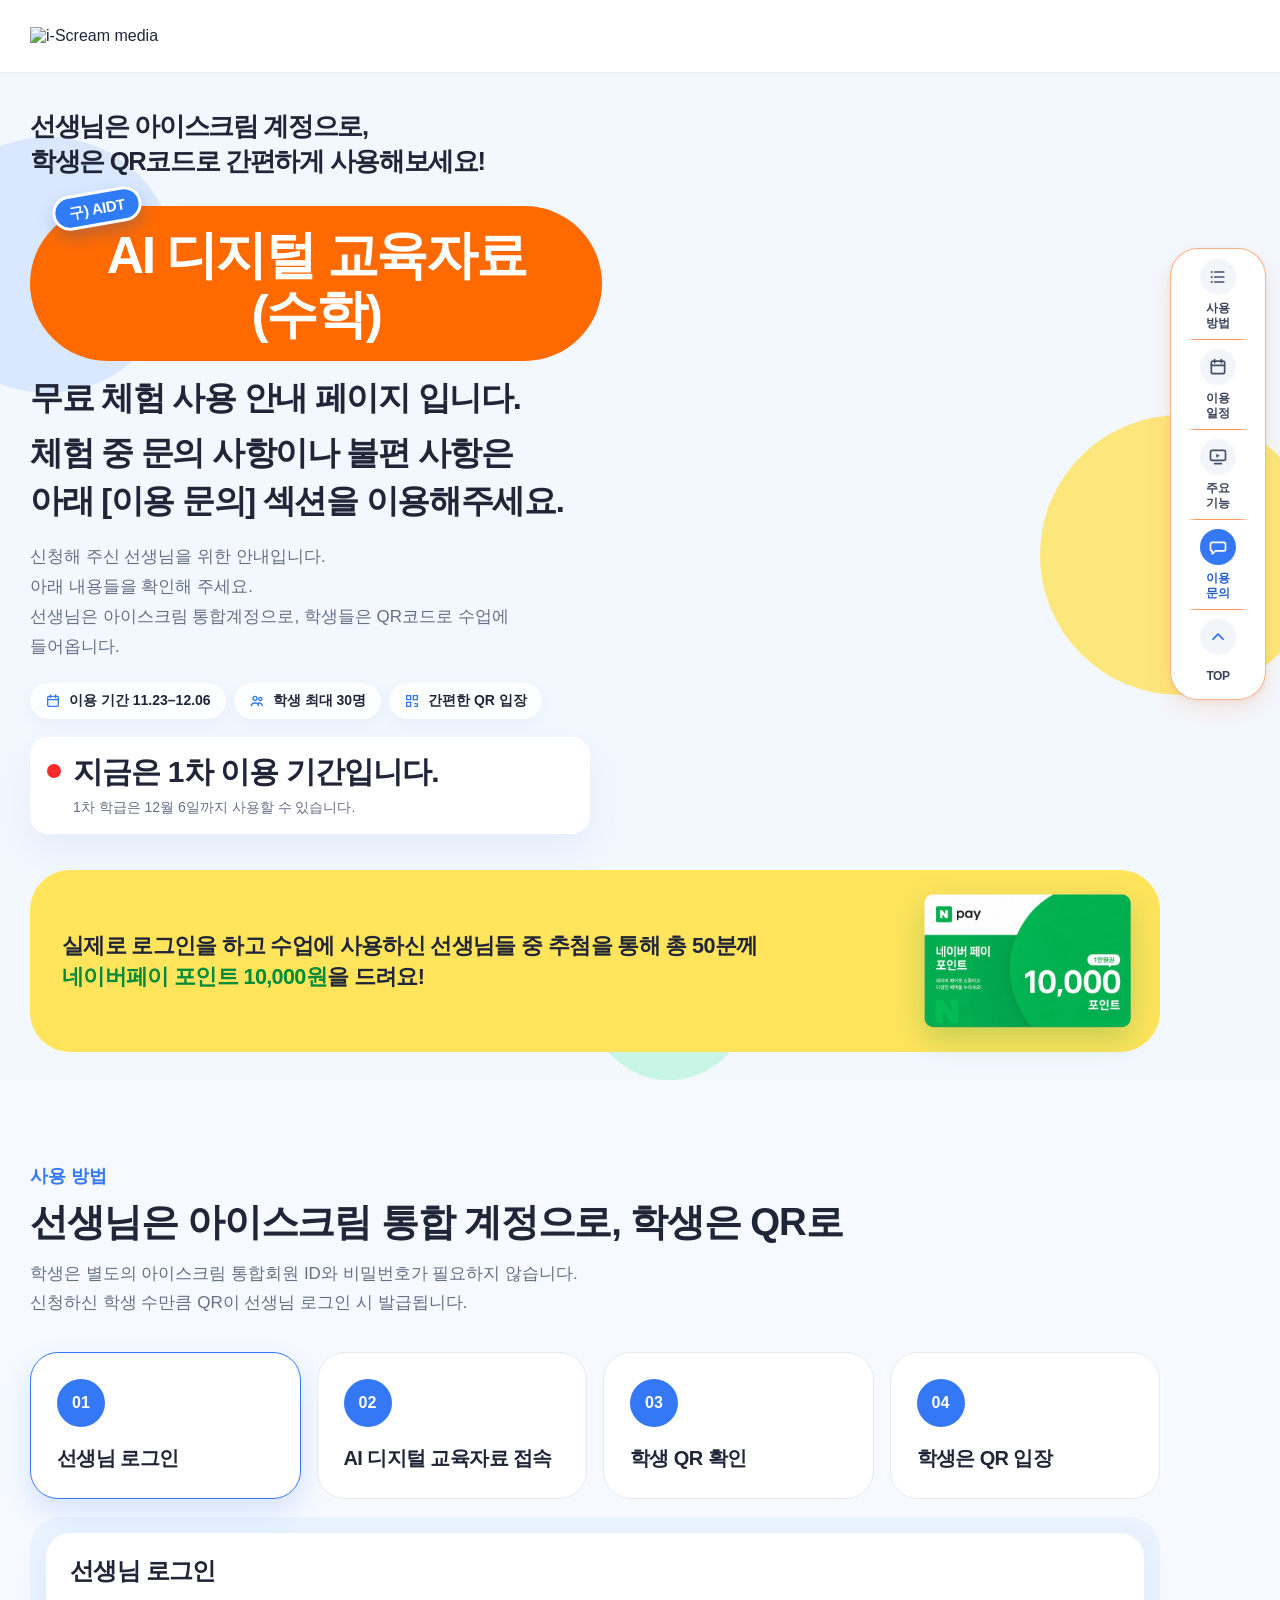
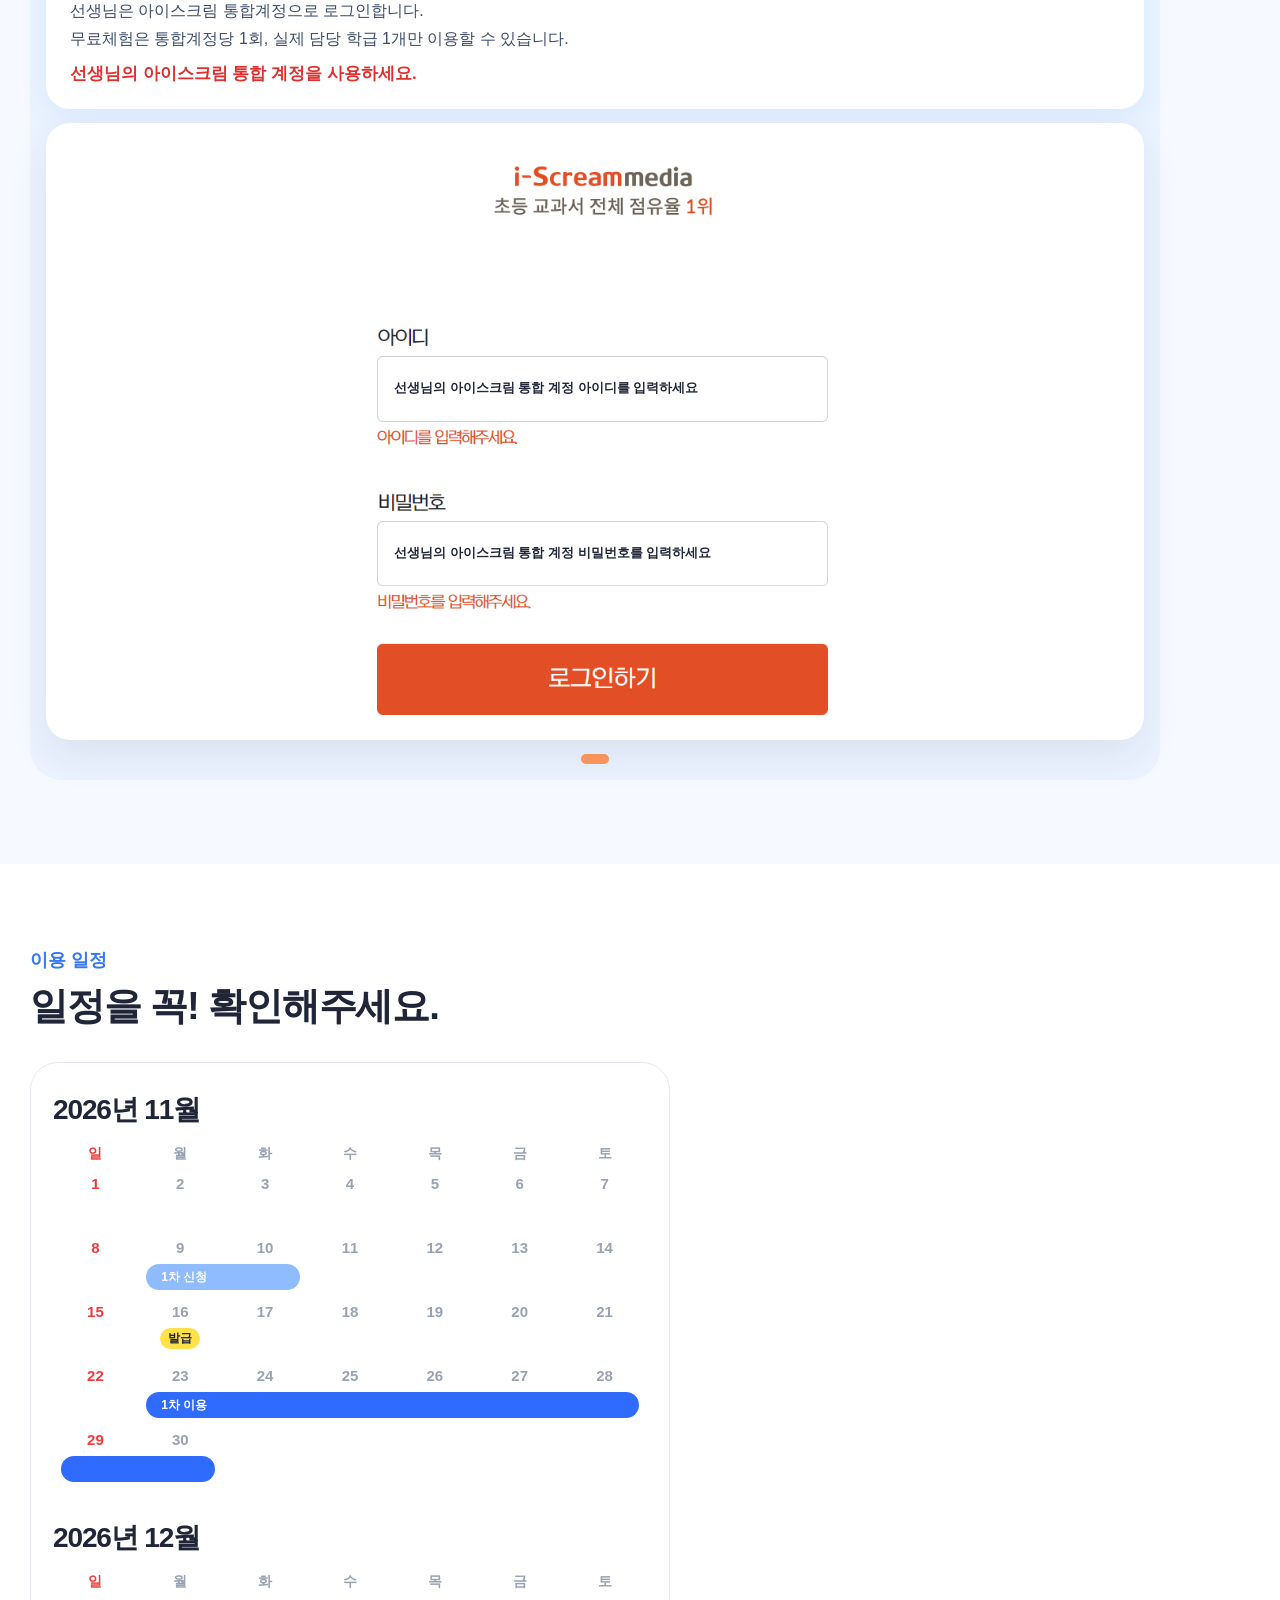
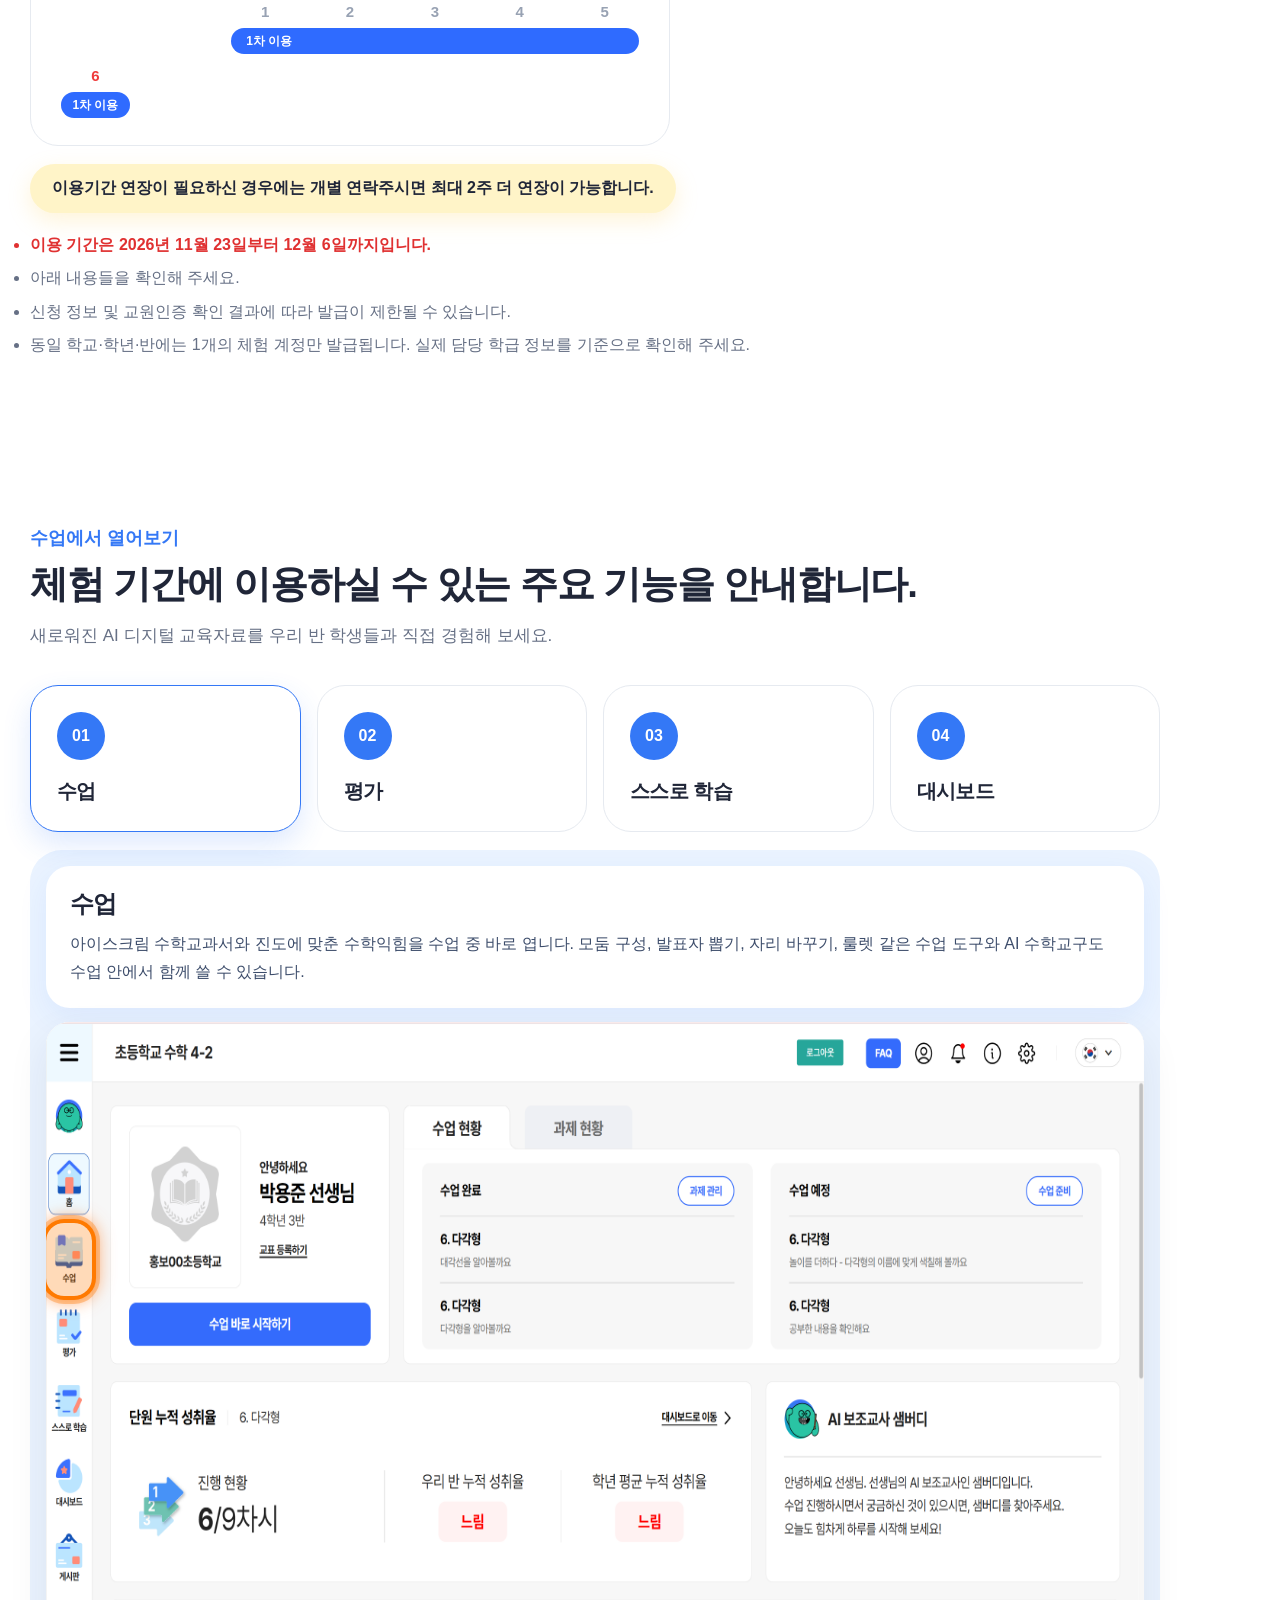
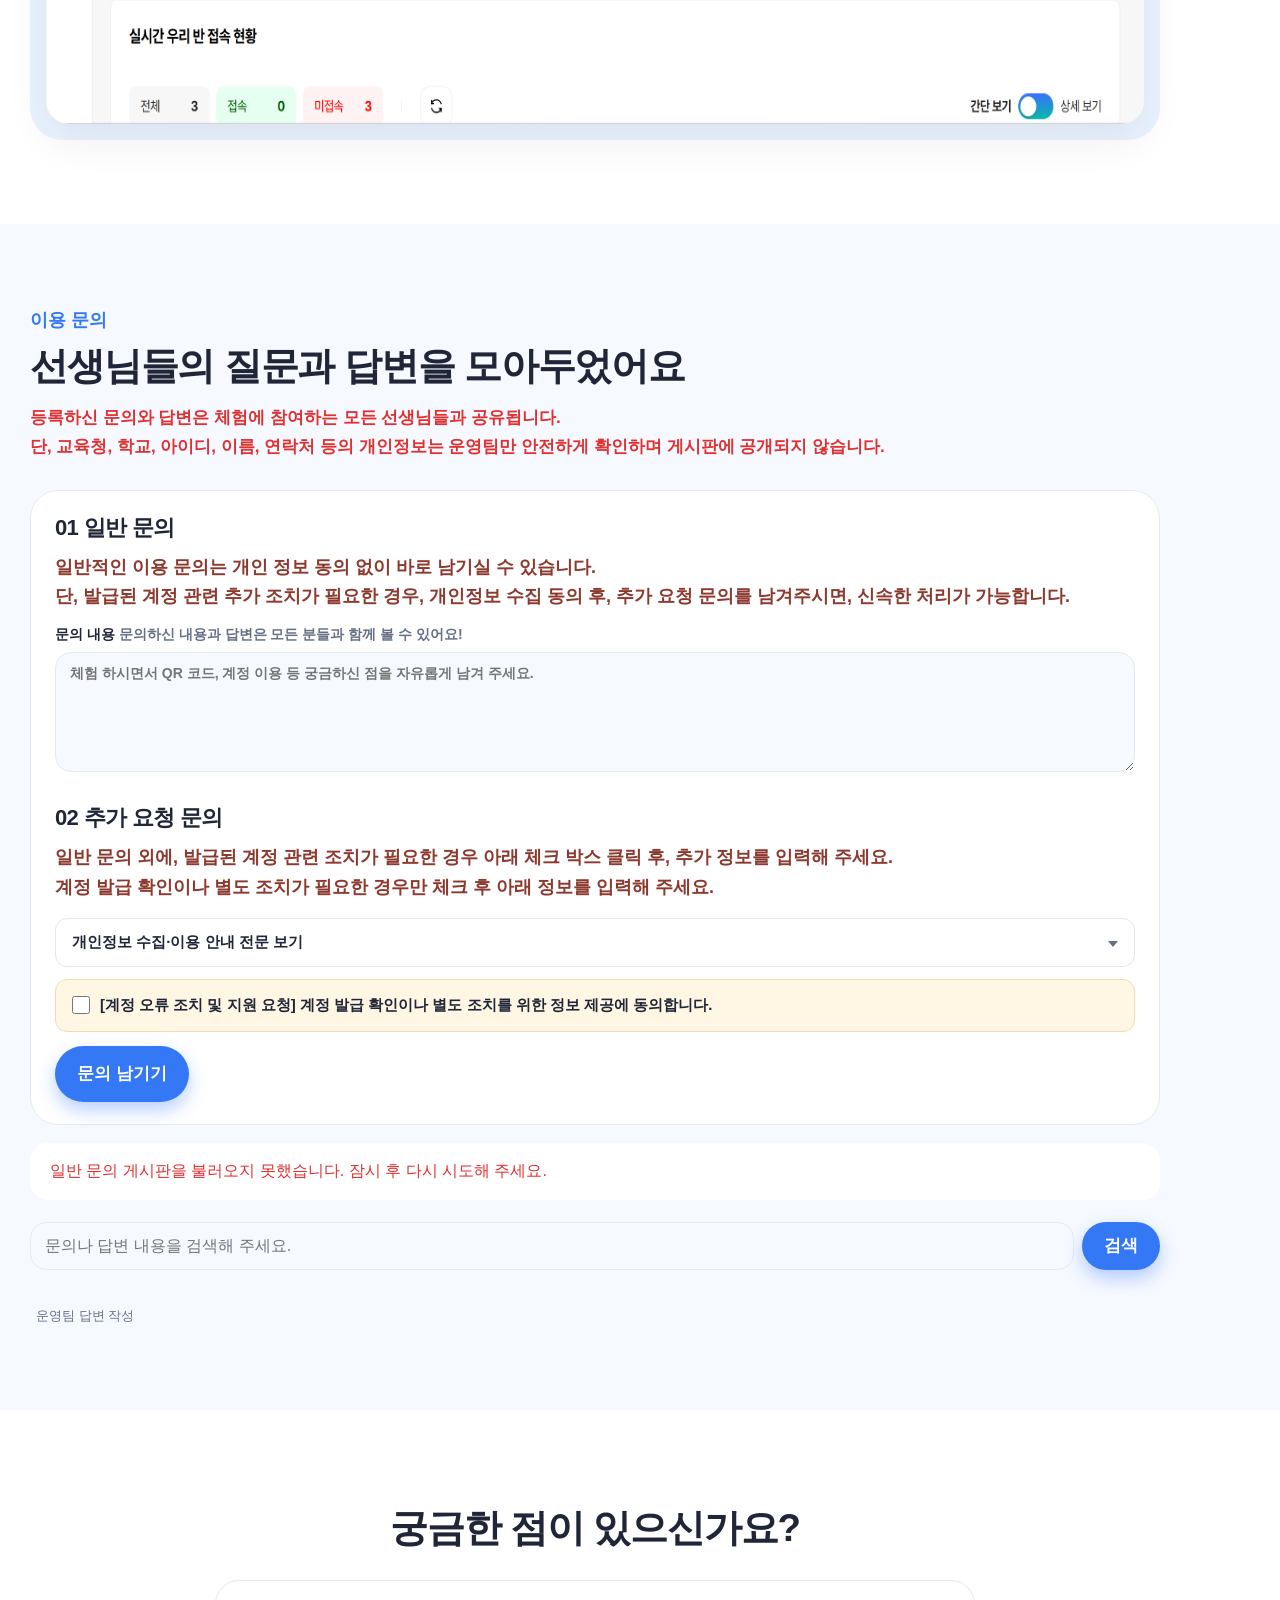
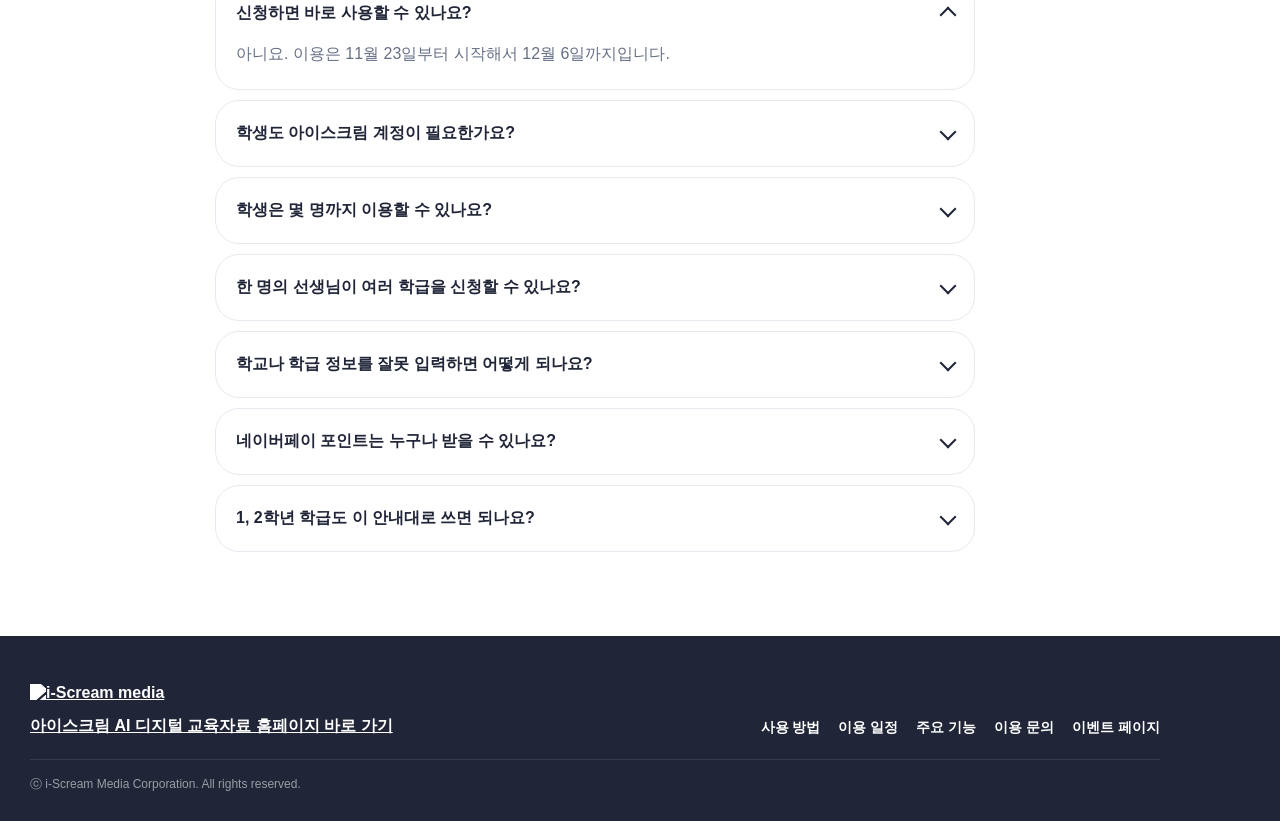
==== commit 944f9c51: "Update index.html" ====
--- a/index.html
+++ b/index.html
@@ -594,6 +594,7 @@
       z-index: 1;
       flex: none;
     }
+    .step-link[hidden] { display: none !important; }
     .step-link {
       position: relative;
       display: inline-flex;
@@ -923,6 +924,21 @@
     .board-form textarea { min-height: 120px; }
     .board-actions { display: flex; flex-wrap: wrap; align-items: center; gap: 12px; margin-top: 14px; }
     .form-note { margin: 0; color: var(--primary-dark); font-size: 14px; font-weight: 700; }
+    .board-search {
+      display: flex;
+      gap: 8px;
+      margin-top: 22px;
+    }
+    .board-search input {
+      flex: 1;
+      min-width: 0;
+      border: 1px solid var(--line);
+      border-radius: 16px;
+      padding: 12px 14px;
+      background: var(--soft);
+      color: var(--ink);
+    }
+    .board-search .btn { flex: none; min-height: 48px; }
     .board-list { display: grid; gap: 14px; margin-top: 18px; }
     .board-pages {
       display: flex;
@@ -1175,15 +1191,15 @@
         <h2>선생님은 아이스크림 통합 계정으로, 학생은 QR로</h2>
         <p class="section-lead">학생은 별도의 아이스크림 통합회원 ID와 비밀번호가 필요하지 않습니다.<br />신청하신 학생 수만큼 QR이 선생님 로그인 시 발급됩니다.</p>
         <div class="steps" role="tablist" aria-label="사용 방법">
-          <article class="card step-card step is-selected" role="tab" tabindex="0" aria-selected="true" data-copy="300 학급에게만 특별히 열어드리는 '사전 체험 전용 독립 서버(Stage)'입니다.&#10;본 서버에서 빠르고 쾌적하게 AIDT 신기능을 마음껏 테스트해 보세요!" data-images="홈화면01.png|홈화면02.png" data-alts="AI 디지털 교육자료 홈 화면 1|AI 디지털 교육자료 홈 화면 2">
+          <article class="card step-card step is-selected" role="tab" tabindex="0" aria-selected="true" data-copy="선생님은 아이스크림 통합계정으로 로그인합니다.&#10;무료체험은 통합계정당 1회, 실제 담당 학급 1개만 이용할 수 있습니다." data-images="login.png" data-alts="선생님 아이스크림 통합계정 로그인 화면" data-login-hint="true">
             <span class="step-no">01</span>
+            <h3>선생님 로그인</h3>
+          </article>
+          <article class="card step-card step" role="tab" tabindex="0" aria-selected="false" data-copy="300 학급에게만 특별히 열어드리는 '사전 체험 전용 독립 서버(Stage)'입니다.&#10;본 서버에서 빠르고 쾌적하게 AIDT 신기능을 마음껏 테스트해 보세요!" data-images="홈화면01.png|홈화면02.png" data-alts="AI 디지털 교육자료 홈 화면 1|AI 디지털 교육자료 홈 화면 2" data-server="true" data-title="AI 디지털 교육자료 접속 화면입니다.">
+            <span class="step-no">02</span>
             <h3>AI 디지털 교육자료 접속</h3>
           </article>
-          <article class="card step-card step" role="tab" tabindex="0" aria-selected="false" data-copy="선생님은 아이스크림 통합계정으로 로그인합니다.&#10;무료체험은 통합계정당 1회, 실제 담당 학급 1개만 이용할 수 있습니다." data-images="login.png" data-alts="선생님 아이스크림 통합계정 로그인 화면" data-login-hint="true">
-            <span class="step-no">02</span>
-            <h3>선생님 로그인</h3>
-          </article>
-          <article class="card step-card step" role="tab" tabindex="0" aria-selected="false" data-copy="이용 기간에 로그인하면 신청하신 학생 수에 맞게 학생 QR이 발급됩니다. 한 학급당 최대 30명입니다." data-images="QR발급01.png|QR발급_확대.png" data-alts="학생별 자동 로그인 QR 발급 안내|학생 QR 카드와 확대 화면">
+          <article class="card step-card step" role="tab" tabindex="0" aria-selected="false" data-copy="이용 기간에 로그인하면 신청하신 학생 수에 맞게 학생 QR이 발급됩니다. 한 학급당 최대 30명입니다." data-images="QR발급01.png|QR발급_확대.png" data-alts="학생별 자동 로그인 QR 발급 안내|학생 QR 카드와 확대 화면" data-qr-hint="true">
             <span class="step-no">03</span>
             <h3>학생 QR 확인</h3>
           </article>
@@ -1196,20 +1212,20 @@
           <div class="step-panel" id="step-panel" role="tabpanel">
             <div class="step-panel-head">
               <div class="step-panel-text">
-                <h3 id="step-panel-title">AI 디지털 교육자료 접속</h3>
-                <p id="step-panel-copy">300 학급에게만 특별히 열어드리는 '사전 체험 전용 독립 서버(Stage)'입니다.<br />본 서버에서 빠르고 쾌적하게 AIDT 신기능을 마음껏 테스트해 보세요!</p>
-                <p class="step-cta-hint" id="step-cta-hint">우측 바로 체험하기 버튼을 클릭하세요</p>
-                <p class="step-cta-hint" id="step-login-hint" hidden>선생님의 아이스크림 통합 계정을 사용하세요.</p>
+                <h3 id="step-panel-title">선생님 로그인</h3>
+                <p id="step-panel-copy">선생님은 아이스크림 통합계정으로 로그인합니다.<br />무료체험은 통합계정당 1회, 실제 담당 학급 1개만 이용할 수 있습니다.</p>
+                <p class="step-cta-hint" id="step-cta-hint" hidden>우측 바로 체험하기 버튼을 클릭하세요</p>
+                <p class="step-cta-hint" id="step-login-hint">선생님의 아이스크림 통합 계정을 사용하세요.</p>
                 <p class="step-cta-hint" id="step-qr-hint" hidden>QR 코드를 인쇄해 학생들에게 나누어 주세요.</p>
               </div>
-              <a class="step-link" id="step-server-link" href="https://stage-math.smart-aidt.com" target="_blank" rel="noopener noreferrer"><span class="step-link-label">바로 체험하기</span><span class="spark spark-a" aria-hidden="true"></span><span class="spark spark-b" aria-hidden="true"></span></a>
+              <a class="step-link" id="step-server-link" href="https://stage-math.smart-aidt.com" target="_blank" rel="noopener noreferrer" hidden><span class="step-link-label">바로 체험하기</span><span class="spark spark-a" aria-hidden="true"></span><span class="spark spark-b" aria-hidden="true"></span></a>
             </div>
           </div>
           <div class="step-stage">
             <div class="shot-frame" id="shot-frame">
-              <img id="step-shot" src="홈화면01.png" alt="AI 디지털 교육자료 홈 화면 1" />
-              <p class="field-hint field-id" id="field-id" hidden>선생님의 아이스크림 통합 계정 아이디를 입력하세요</p>
-              <p class="field-hint field-pw" id="field-pw" hidden>선생님의 아이스크림 통합 계정 비밀번호를 입력하세요</p>
+              <img id="step-shot" src="login.png" alt="선생님 아이스크림 통합계정 로그인 화면" />
+              <p class="field-hint field-id" id="field-id">선생님의 아이스크림 통합 계정 아이디를 입력하세요</p>
+              <p class="field-hint field-pw" id="field-pw">선생님의 아이스크림 통합 계정 비밀번호를 입력하세요</p>
             </div>
             <button class="shot-nav shot-prev" type="button" aria-label="이전 이미지">‹</button>
             <button class="shot-nav shot-next" type="button" aria-label="다음 이미지">›</button>
@@ -1314,19 +1330,19 @@
             <textarea id="board-question" name="question" maxlength="2000" required placeholder="체험 하시면서 QR 코드, 계정 이용 등 궁금하신 점을 자유롭게 남겨 주세요."></textarea>
           </label>
           <h3 class="board-step">02 추가 요청 문의</h3>
-          <p class="board-notice">일반 문의 외에, 발급된 계정 관련 조치가 필요한 경우 아래 체크 박스 클릭 후, 추가 정보를 입력해 주세요.</p>
+          <p class="board-notice">일반 문의 외에, 발급된 계정 관련 조치가 필요한 경우 아래 체크 박스 클릭 후, 추가 정보를 입력해 주세요.<br />계정 발급 확인이나 별도 조치가 필요한 경우만 체크 후 아래 정보를 입력해 주세요.</p>
           <details class="privacy">
             <summary>개인정보 수집·이용 안내 전문 보기</summary>
             <div class="privacy-body">
               <p class="privacy-mark">※ 개인정보 수집·이용 안내</p>
               <p>아이스크림 AI 디지털 교육자료 무료 체험 기간 중 문의 사항에 대해 조치를 취하기 위해 개인정보(소속 교육청, 학교명, 이름, 연락처)를 수집·이용합니다.</p>
-              <p>수집된 개인정보는 이벤트 운영, 본인 확인, 중복 참여 방지 목적으로만 이용되며 이벤트 종료 및 목적 달성 시 즉시 파기합니다.</p>
+              <p>수집된 개인정보는 무료 체험 운영, 본인 확인, 중복 참여 방지 목적으로만 이용되며 무료 체험 종료 및 목적 달성 시 즉시 파기합니다.</p>
               <p class="privacy-mark">※ 개인정보 수집·이용 및 제3자 제공에 동의를 거부할 권리가 있으나 동의하지 않을 경우 관련 문의 처리가 제한될 수 있습니다.</p>
             </div>
           </details>
           <label class="consent" for="board-agree">
             <input id="board-agree" name="agree" type="checkbox" />
-            [계정 오류 조치 및 지원 요청] 계정 발급 확인이나 별도 조치가 필요한 경우만 체크 후 아래 정보를 입력해 주세요.
+            [계정 오류 조치 및 지원 요청] 계정 발급 확인이나 별도 조치를 위한 정보 제공에 동의합니다.
           </label>
           <fieldset class="account-fields" id="account-fields" hidden disabled>
             <label for="board-office">소속 교육청
@@ -1335,8 +1351,8 @@
             <label for="board-school">소속 학교
               <input id="board-school" name="school" maxlength="80" placeholder="소속 학교" />
             </label>
-            <label for="board-account">아이스크림 S 계정 <span>운영팀만 확인합니다</span>
-              <input id="board-account" name="sAccount" maxlength="80" placeholder="아이스크림 S 계정" />
+            <label for="board-account">아이스크림 통합계정 ID <span>요청 사항 처리를 위한 용도로만 사용됩니다.</span>
+              <input id="board-account" name="sAccount" maxlength="80" placeholder="아이스크림 통합계정 ID" />
             </label>
             <label for="board-name">이름 <span>실명. 이 페이지에는 표시되지 않습니다</span>
               <input id="board-name" name="name" maxlength="30" placeholder="이름" />
@@ -1344,8 +1360,8 @@
             <label for="board-phone">연락처 <span>000-0000-0000, 요청 사항 처리를 위한 용도로만 사용됩니다.</span>
               <input id="board-phone" name="phone" maxlength="20" inputmode="tel" placeholder="000-0000-0000" />
             </label>
-            <label for="board-private">비공개 연락처 <span>선택. 운영팀만 확인합니다</span>
-              <input id="board-private" name="privateNote" maxlength="500" placeholder="학교, 메일, 전화번호. 운영팀만 확인합니다." />
+            <label for="board-private">비공개 연락처 <span>Email 필수. 운영팀만 확인합니다.</span>
+              <input id="board-private" name="privateNote" type="email" maxlength="500" placeholder="이메일을 입력해주세요." />
             </label>
           </fieldset>
           <div class="board-actions">
@@ -1354,6 +1370,10 @@
           </div>
         </form>
         <p class="board-error" id="board-error" hidden></p>
+        <form class="board-search" id="board-search" role="search">
+          <input id="board-query" type="search" placeholder="문의나 답변 내용을 검색해 주세요." aria-label="문의 검색" />
+          <button class="btn" type="submit">검색</button>
+        </form>
         <div class="board-list" id="board-list" aria-live="polite"></div>
         <nav class="board-pages" id="board-pages" aria-label="문의 페이지" hidden></nav>
         <button class="admin-toggle" type="button" id="admin-toggle">운영팀 답변 작성</button>
@@ -1478,13 +1498,16 @@
       var visibility = document.getElementById("question-visibility");
       var endpoint = "https://docs.google.com/forms/d/e/1FAIpQLSdEWsLKxfxrWHTiEz6OHkK_KbY3RAMnVdDTn_3SZEiRmNnRIA/formResponse";
       var boardUrl = "https://script.google.com/macros/s/AKfycbzB9KVsUWC2oTBZ_7abbbpiZ_PsjnrZwkWx5Hy6TJpzj_1GT47lYVJuc51vCB_xBjlO/exec";
-      var accountFields = ["board-office", "board-school", "board-account", "board-name", "board-phone"];
+      var accountFields = ["board-office", "board-school", "board-account", "board-name", "board-phone", "board-private"];
       var posts = [];
       var adminPassword = "";
       var lastJson = "";
       var page = 0;
       var pageSize = 10;
+      var query = "";
       var pager = document.getElementById("board-pages");
+      var searchForm = document.getElementById("board-search");
+      var queryInput = document.getElementById("board-query");
 
       function fieldValue(id) {
         return document.getElementById(id).value.trim();
@@ -1529,13 +1552,22 @@
         return wrap;
       }
 
+      function visiblePosts() {
+        var keyword = query.toLowerCase();
+        if (!keyword) return posts;
+        return posts.filter(function (post) {
+          return ((post.question || "") + "\n" + (post.answer || "")).toLowerCase().indexOf(keyword) !== -1;
+        });
+      }
+
       function pageCount() {
-        return Math.max(1, Math.ceil(posts.length / pageSize));
+        return Math.max(1, Math.ceil(visiblePosts().length / pageSize));
       }
 
       function drawPager() {
+        var shown = visiblePosts();
         pager.innerHTML = "";
-        pager.hidden = posts.length <= pageSize;
+        pager.hidden = shown.length <= pageSize;
         if (pager.hidden) return;
         var total = pageCount();
         var start = Math.max(0, Math.min(page - 2, total - 5));
@@ -1558,18 +1590,21 @@
       }
 
       function draw() {
+        var shown = visiblePosts();
         if (page > pageCount() - 1) page = pageCount() - 1;
         if (page < 0) page = 0;
         list.innerHTML = "";
-        if (!posts.length) {
+        if (!shown.length) {
           var empty = document.createElement("p");
           empty.className = "board-empty";
-          empty.textContent = "아직 남겨진 일반 문의가 없습니다.";
+          empty.textContent = posts.length
+            ? "검색한 내용이 담긴 문의가 없습니다."
+            : "아직 남겨진 일반 문의가 없습니다.";
           list.appendChild(empty);
           drawPager();
           return;
         }
-        posts.slice(page * pageSize, page * pageSize + pageSize).forEach(function (post) {
+        shown.slice(page * pageSize, page * pageSize + pageSize).forEach(function (post) {
           var card = document.createElement("article");
           card.className = "qa";
           var time = document.createElement("time");
@@ -1698,14 +1733,41 @@
       });
       adminBar.addEventListener("submit", function (event) {
         event.preventDefault();
-        adminPassword = document.getElementById("admin-password").value;
-        if (!adminPassword) {
+        var entered = document.getElementById("admin-password").value;
+        if (!entered) {
           note.textContent = "답변 비밀번호를 입력해 주세요.";
           return;
         }
-        note.textContent = "답변 작성 화면입니다. 답변 등록 때 비밀번호를 확인합니다.";
+        note.textContent = "비밀번호를 확인하고 있습니다.";
+        sendJson({ id: "password-check-only", answer: "확인", password: entered }).then(function () {
+          adminPassword = "";
+          note.textContent = "비밀번호를 확인하지 못했습니다.";
+          draw();
+        }).catch(function (err) {
+          if (err && err.message === "문의를 찾지 못했습니다.") {
+            adminPassword = entered;
+            note.textContent = "비밀번호가 확인되었습니다. 답변을 작성해 주세요.";
+            draw();
+            return;
+          }
+          adminPassword = "";
+          note.textContent = (err && err.message) || "비밀번호가 맞지 않습니다.";
+          draw();
+        });
+      });
+
+      function applyQuery() {
+        var next = queryInput.value.trim();
+        if (next === query) return;
+        query = next;
+        page = 0;
         draw();
+      }
+      searchForm.addEventListener("submit", function (event) {
+        event.preventDefault();
+        applyQuery();
       });
+      queryInput.addEventListener("input", applyQuery);
 
       load();
       setInterval(load, 15000);
@@ -1734,12 +1796,13 @@
         var alts = list(card, "data-alts");
         if (!images.length) return;
         if (imageIndex >= images.length) imageIndex = 0;
-        title.textContent = card.querySelector("h3").textContent;
+        title.textContent = card.getAttribute("data-title") || card.querySelector("h3").textContent;
         copy.textContent = card.getAttribute("data-copy") || "";
-        serverLink.hidden = card !== cards[0];
-        document.getElementById("step-cta-hint").hidden = card !== cards[0];
-        document.getElementById("step-login-hint").hidden = card !== cards[1];
-        document.getElementById("step-qr-hint").hidden = card !== cards[2];
+        var isServer = card.getAttribute("data-server") === "true";
+        serverLink.hidden = !isServer;
+        document.getElementById("step-cta-hint").hidden = !isServer;
+        document.getElementById("step-login-hint").hidden = card.getAttribute("data-login-hint") !== "true";
+        document.getElementById("step-qr-hint").hidden = card.getAttribute("data-qr-hint") !== "true";
         shot.src = images[imageIndex];
         shot.alt = alts[imageIndex] || title.textContent;
         if (shot.complete) fitShot();
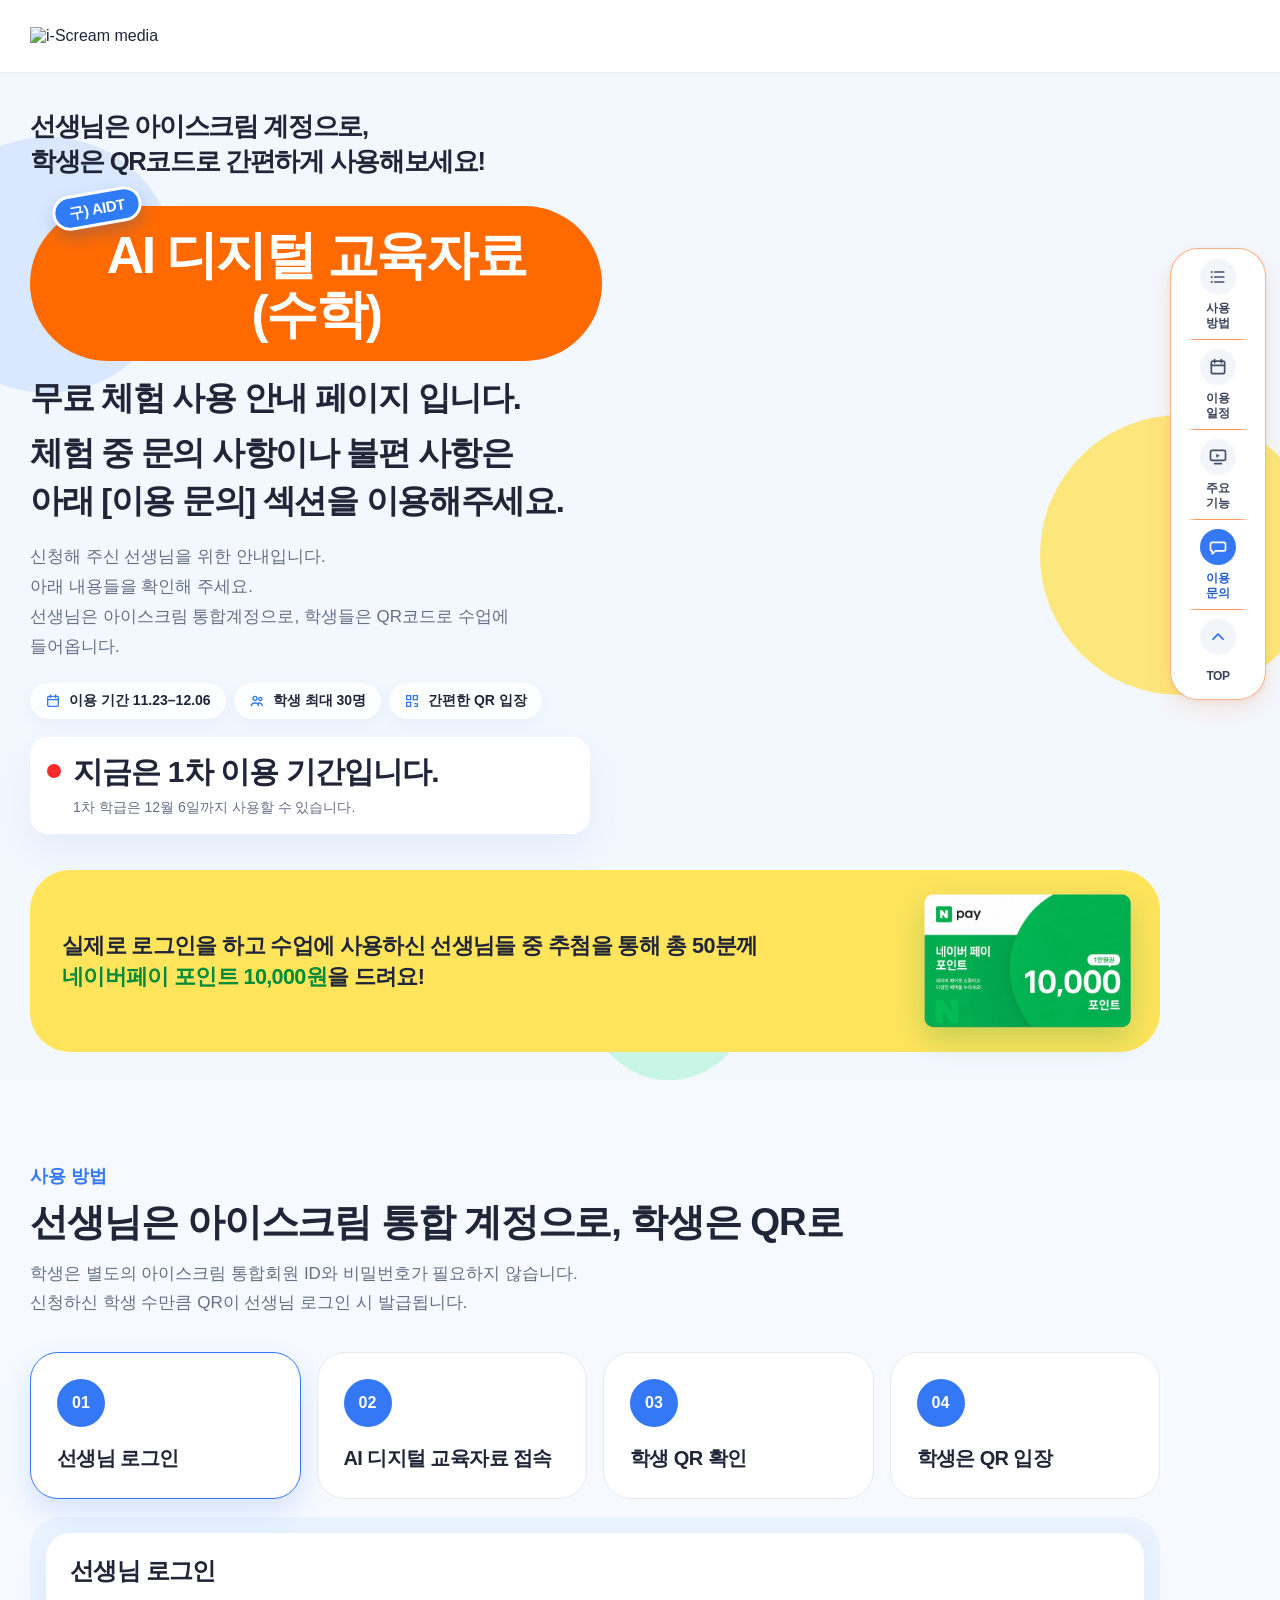
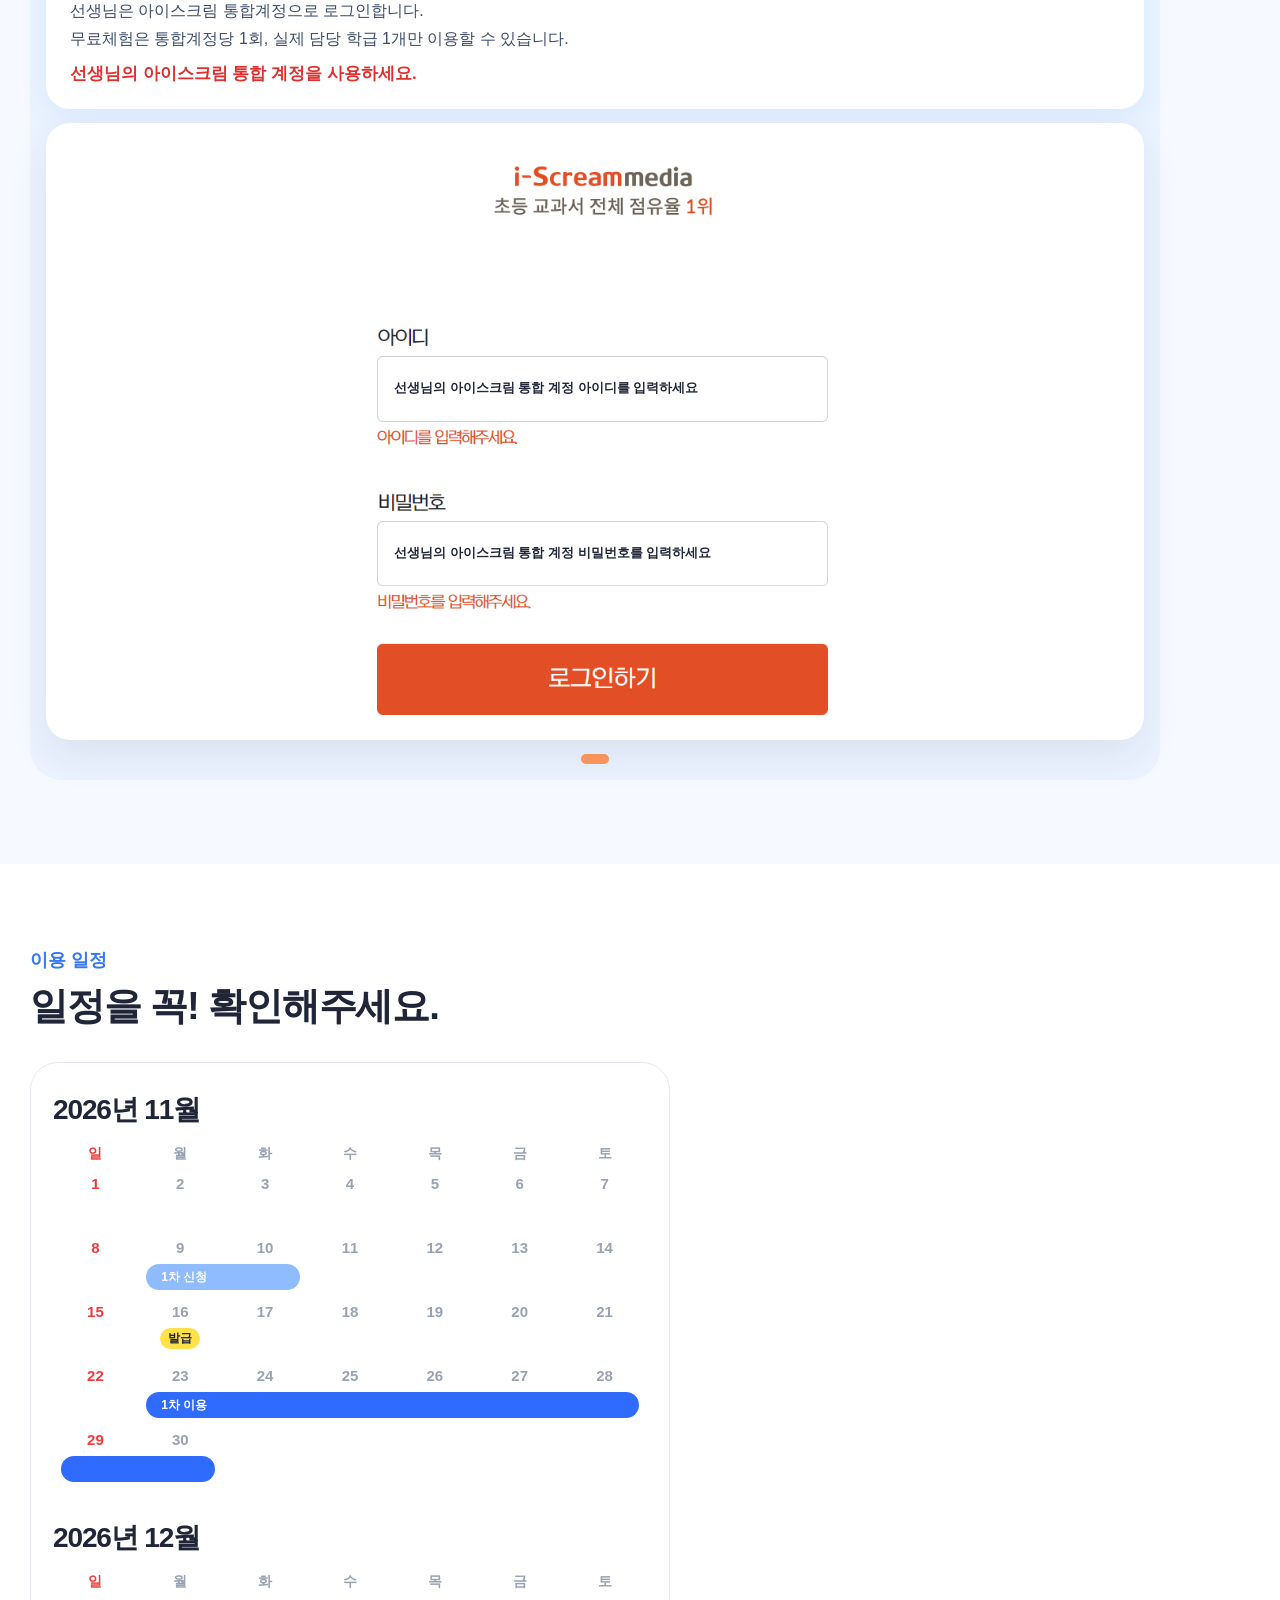
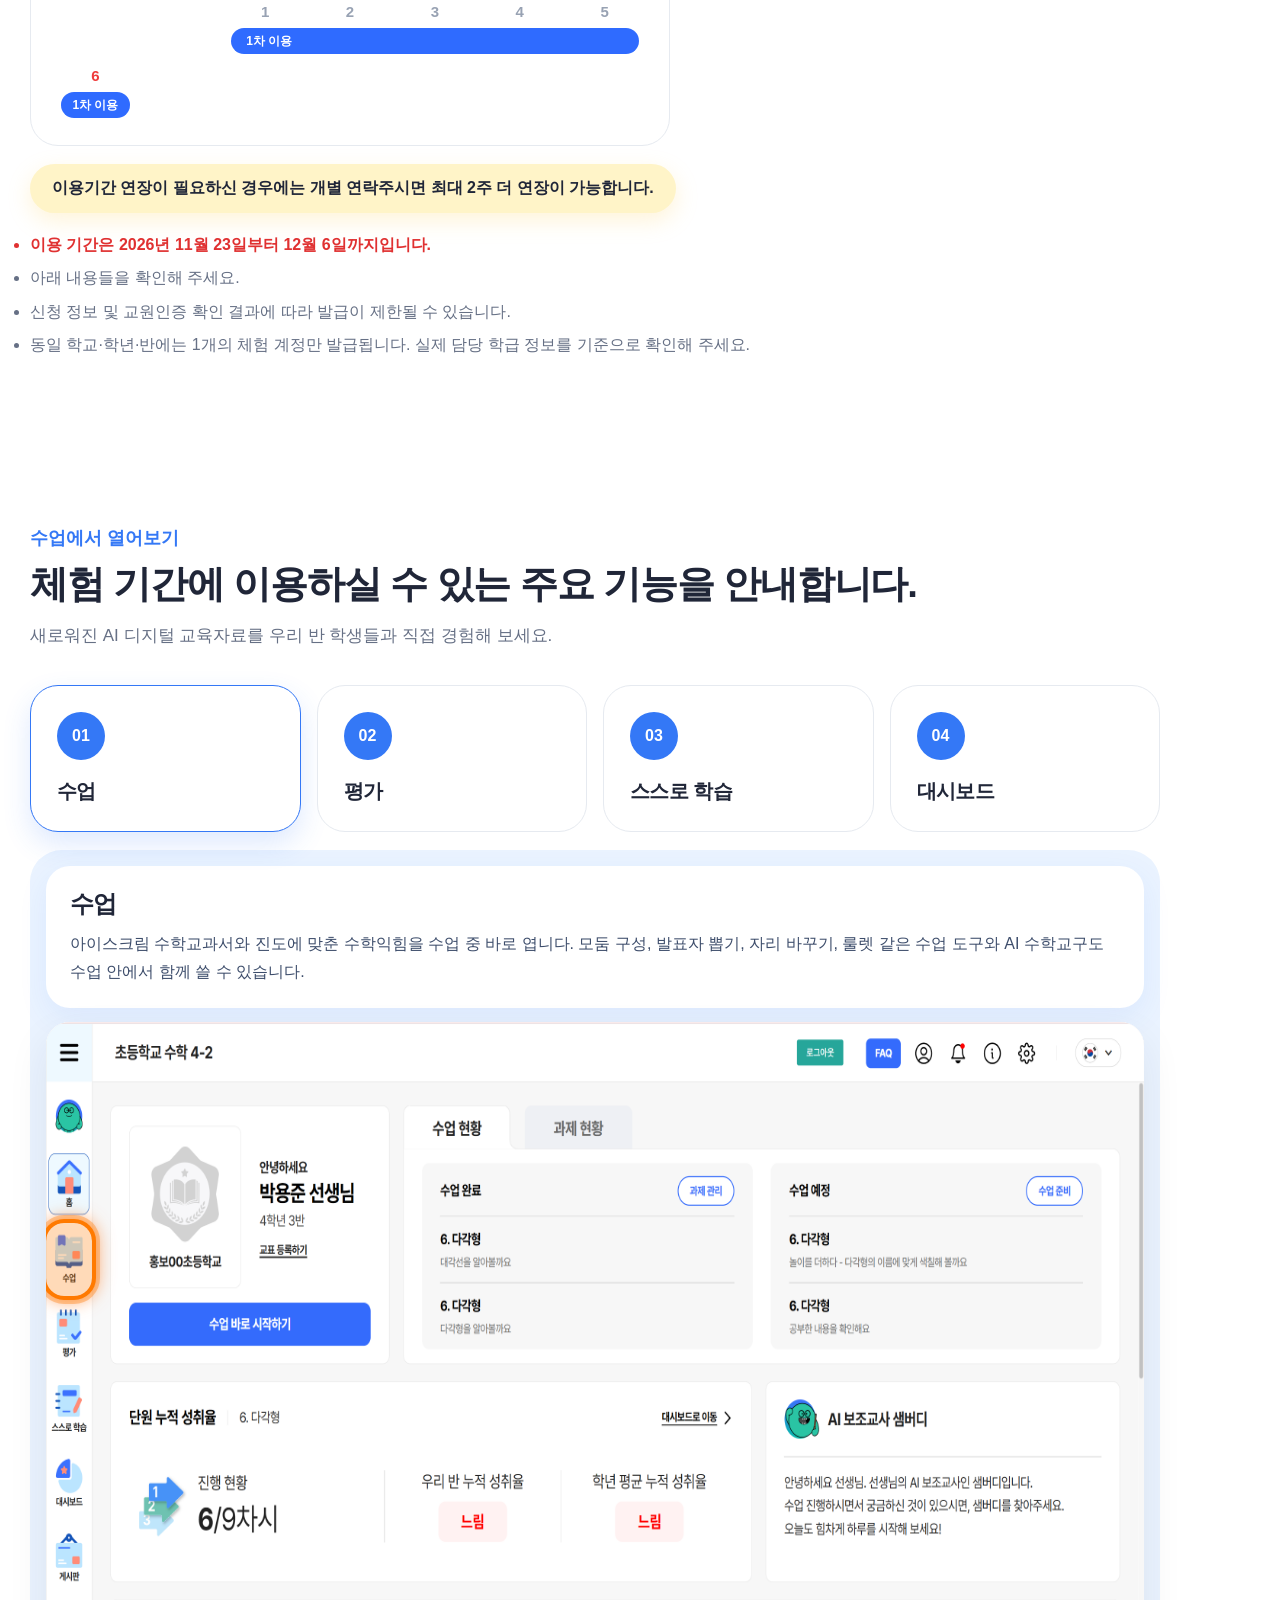
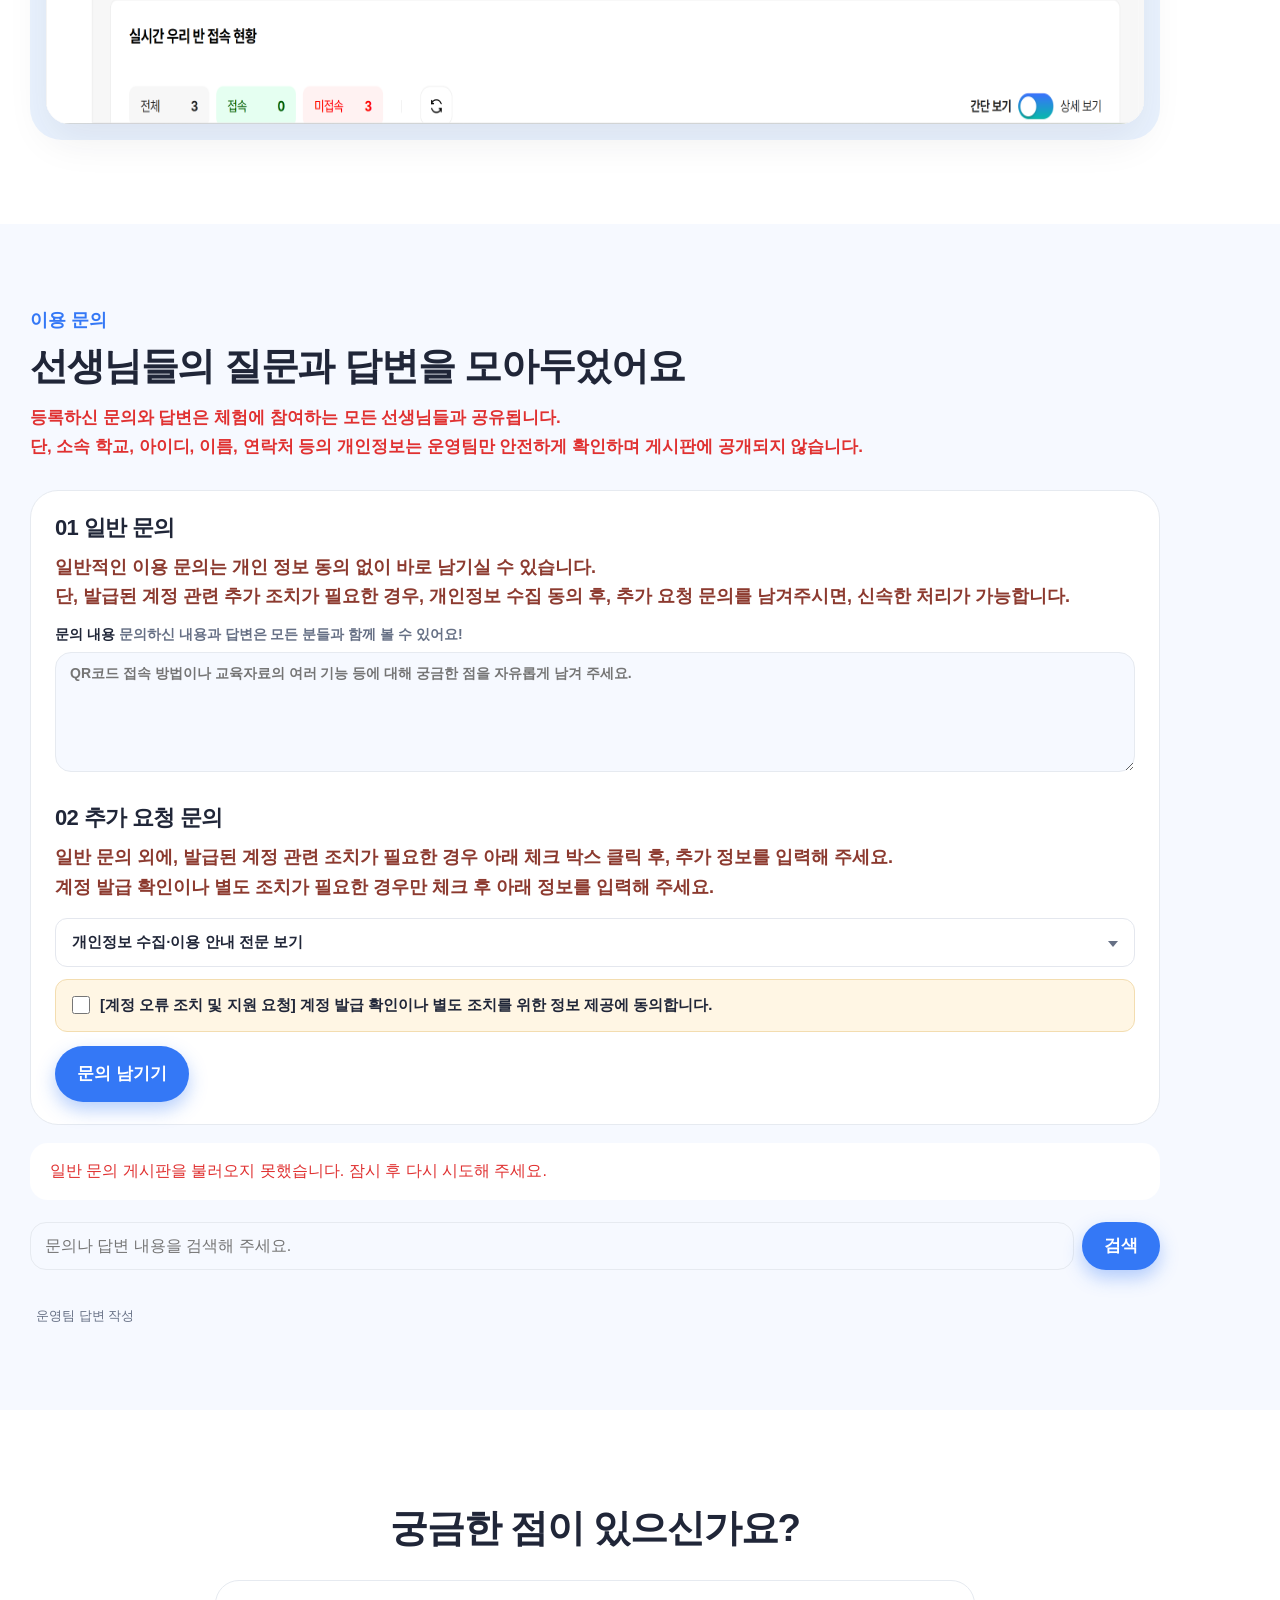
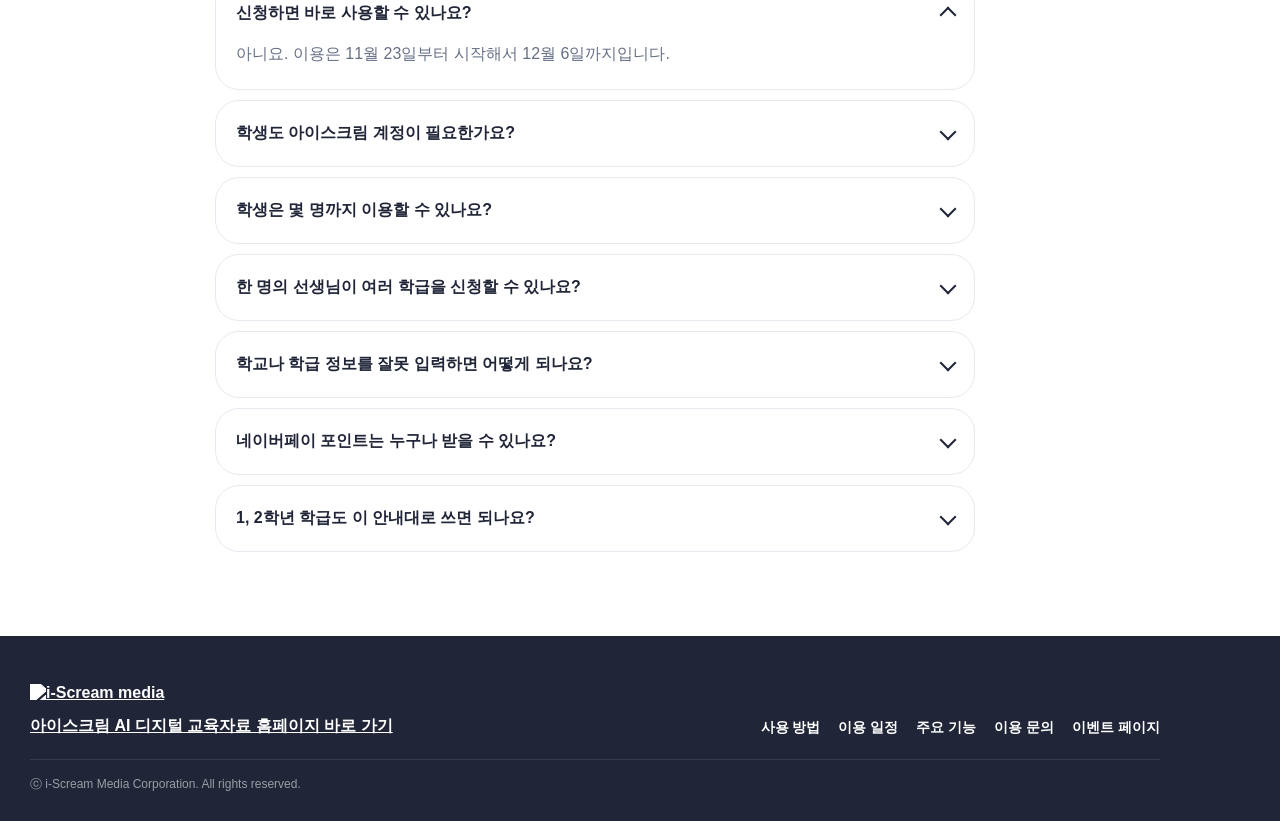
==== commit 6d7696c8: "Update index.html" ====
--- a/index.html
+++ b/index.html
@@ -1322,12 +1322,12 @@
       <div class="wrap">
         <p class="eyebrow">이용 문의</p>
         <h2>선생님들의 질문과 답변을 모아두었어요</h2>
-        <p class="section-lead">등록하신 문의와 답변은 체험에 참여하는 모든 선생님들과 공유됩니다.<br />단, 교육청, 학교, 아이디, 이름, 연락처 등의 개인정보는 운영팀만 안전하게 확인하며 게시판에 공개되지 않습니다.</p>
+        <p class="section-lead">등록하신 문의와 답변은 체험에 참여하는 모든 선생님들과 공유됩니다.<br />단, 소속 학교, 아이디, 이름, 연락처 등의 개인정보는 운영팀만 안전하게 확인하며 게시판에 공개되지 않습니다.</p>
         <form class="board-form" id="board-form">
           <h3 class="board-step">01 일반 문의</h3>
           <p class="board-notice">일반적인 이용 문의는 개인 정보 동의 없이 바로 남기실 수 있습니다.<br />단, 발급된 계정 관련 추가 조치가 필요한 경우, 개인정보 수집 동의 후, 추가 요청 문의를 남겨주시면, 신속한 처리가 가능합니다.</p>
           <label for="board-question">문의 내용 <span id="question-visibility">문의하신 내용과 답변은 모든 분들과 함께 볼 수 있어요!</span>
-            <textarea id="board-question" name="question" maxlength="2000" required placeholder="체험 하시면서 QR 코드, 계정 이용 등 궁금하신 점을 자유롭게 남겨 주세요."></textarea>
+            <textarea id="board-question" name="question" maxlength="2000" required placeholder="QR코드 접속 방법이나 교육자료의 여러 기능 등에 대해 궁금한 점을 자유롭게 남겨 주세요."></textarea>
           </label>
           <h3 class="board-step">02 추가 요청 문의</h3>
           <p class="board-notice">일반 문의 외에, 발급된 계정 관련 조치가 필요한 경우 아래 체크 박스 클릭 후, 추가 정보를 입력해 주세요.<br />계정 발급 확인이나 별도 조치가 필요한 경우만 체크 후 아래 정보를 입력해 주세요.</p>
@@ -1354,13 +1354,13 @@
             <label for="board-account">아이스크림 통합계정 ID <span>요청 사항 처리를 위한 용도로만 사용됩니다.</span>
               <input id="board-account" name="sAccount" maxlength="80" placeholder="아이스크림 통합계정 ID" />
             </label>
-            <label for="board-name">이름 <span>실명. 이 페이지에는 표시되지 않습니다</span>
+            <label for="board-name">이름 <span>실명. 요청 사항 처리를 위한 용도로만 사용됩니다.</span>
               <input id="board-name" name="name" maxlength="30" placeholder="이름" />
             </label>
             <label for="board-phone">연락처 <span>000-0000-0000, 요청 사항 처리를 위한 용도로만 사용됩니다.</span>
               <input id="board-phone" name="phone" maxlength="20" inputmode="tel" placeholder="000-0000-0000" />
             </label>
-            <label for="board-private">비공개 연락처 <span>Email 필수. 운영팀만 확인합니다.</span>
+            <label for="board-private">이메일 <span>Email 필수. 요청 사항 처리를 위한 용도로만 사용됩니다.</span>
               <input id="board-private" name="privateNote" type="email" maxlength="500" placeholder="이메일을 입력해주세요." />
             </label>
           </fieldset>
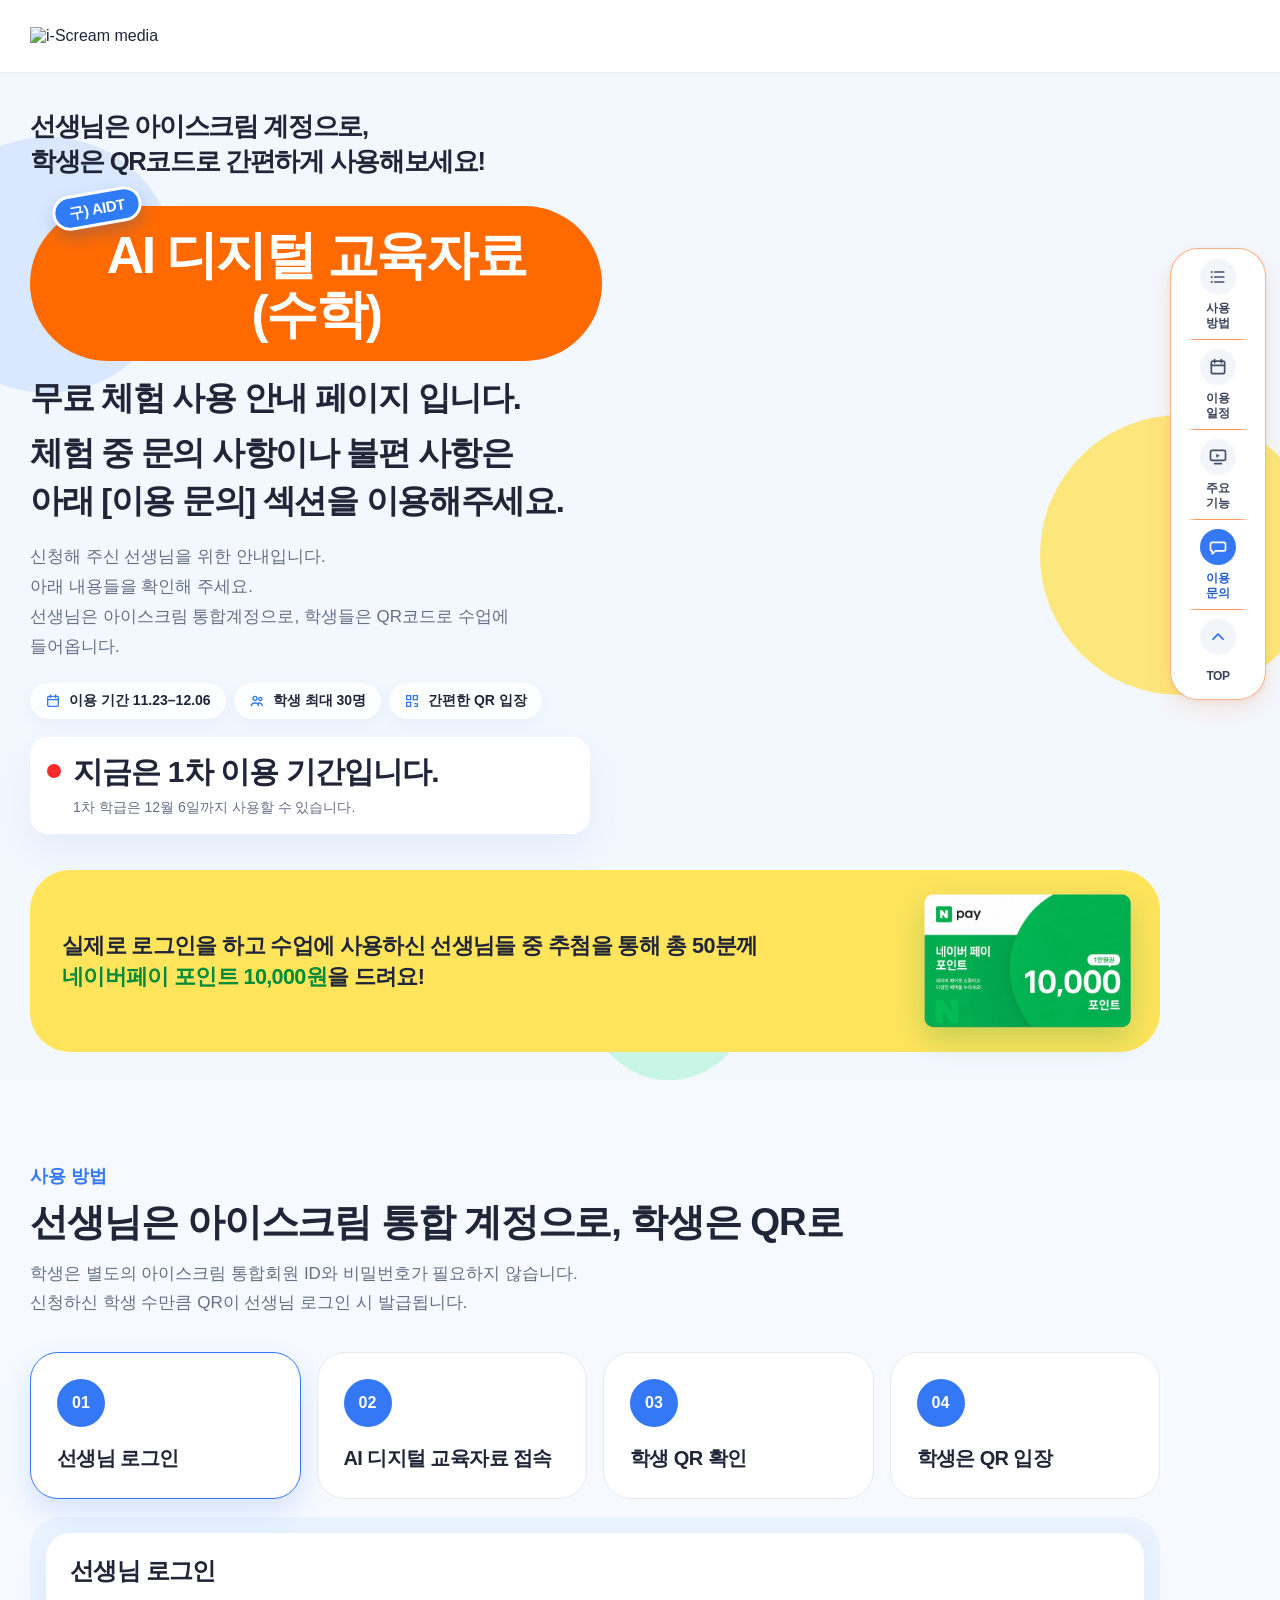
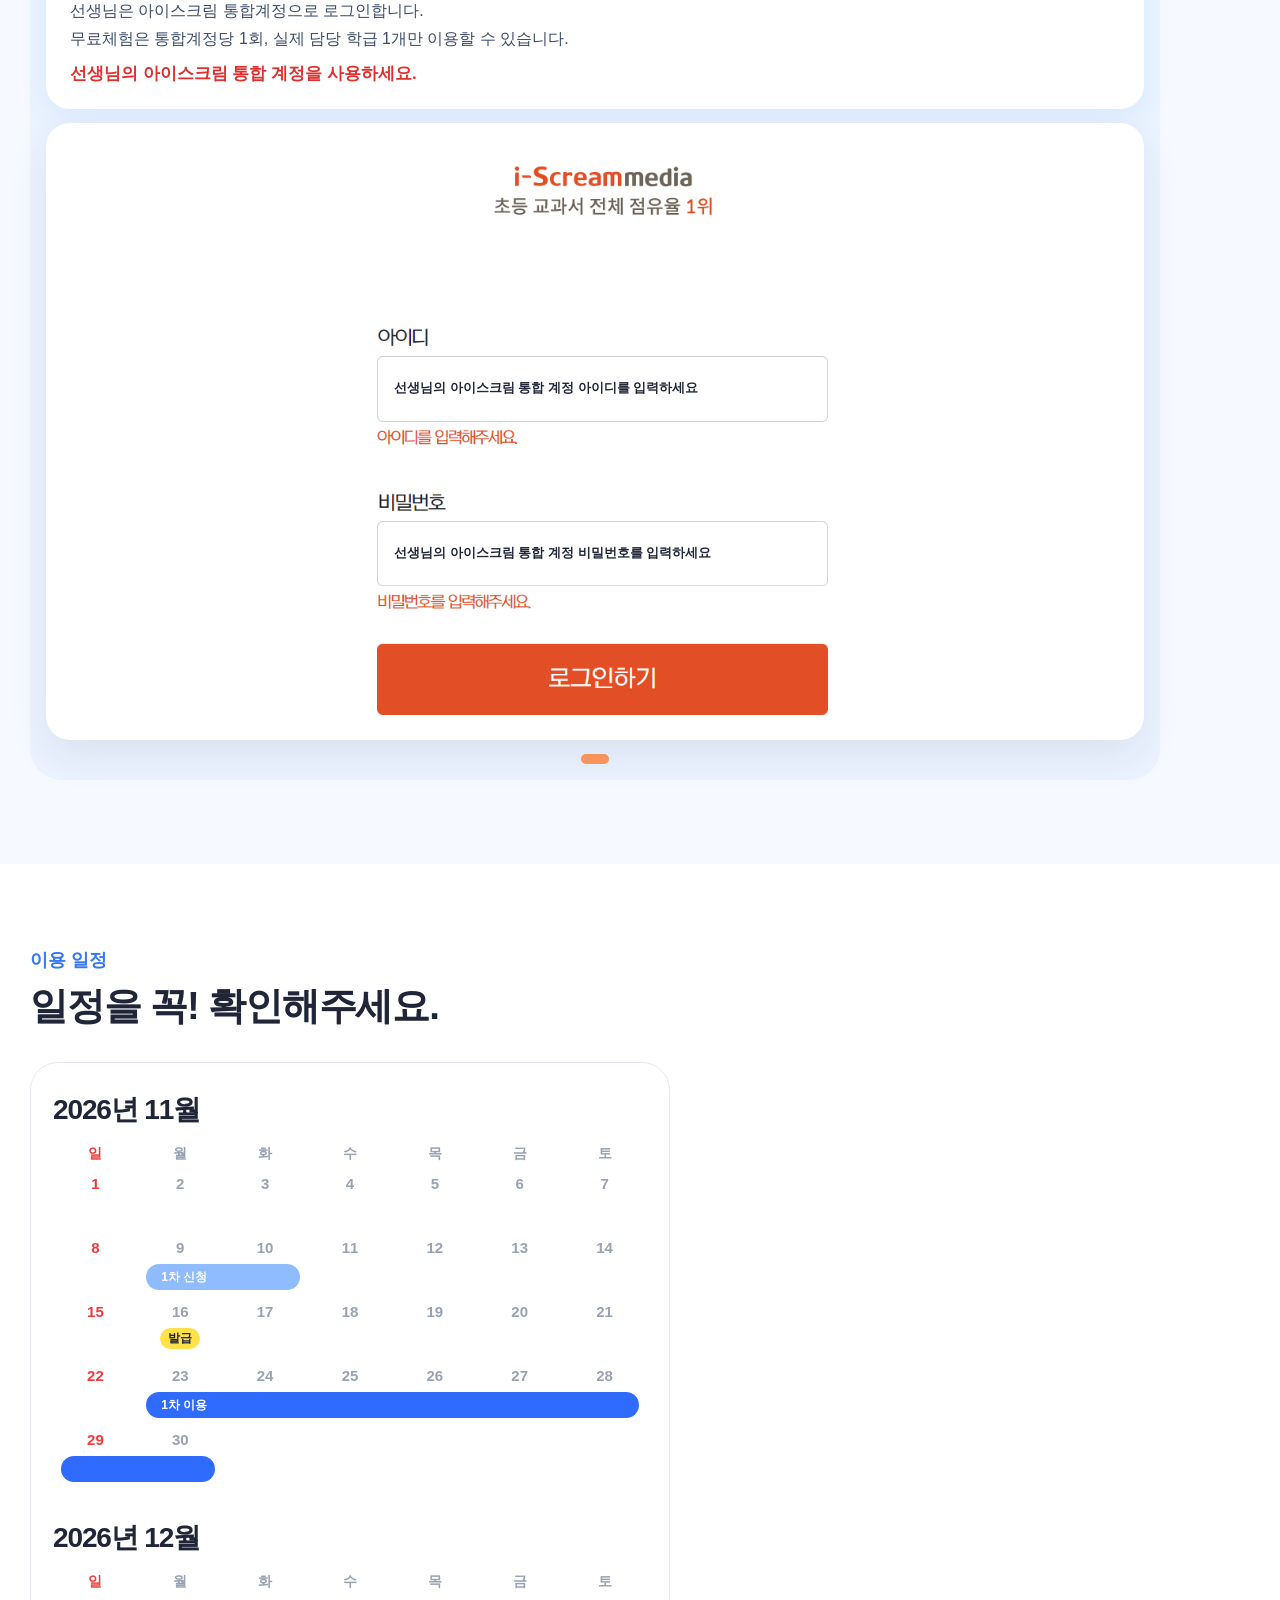
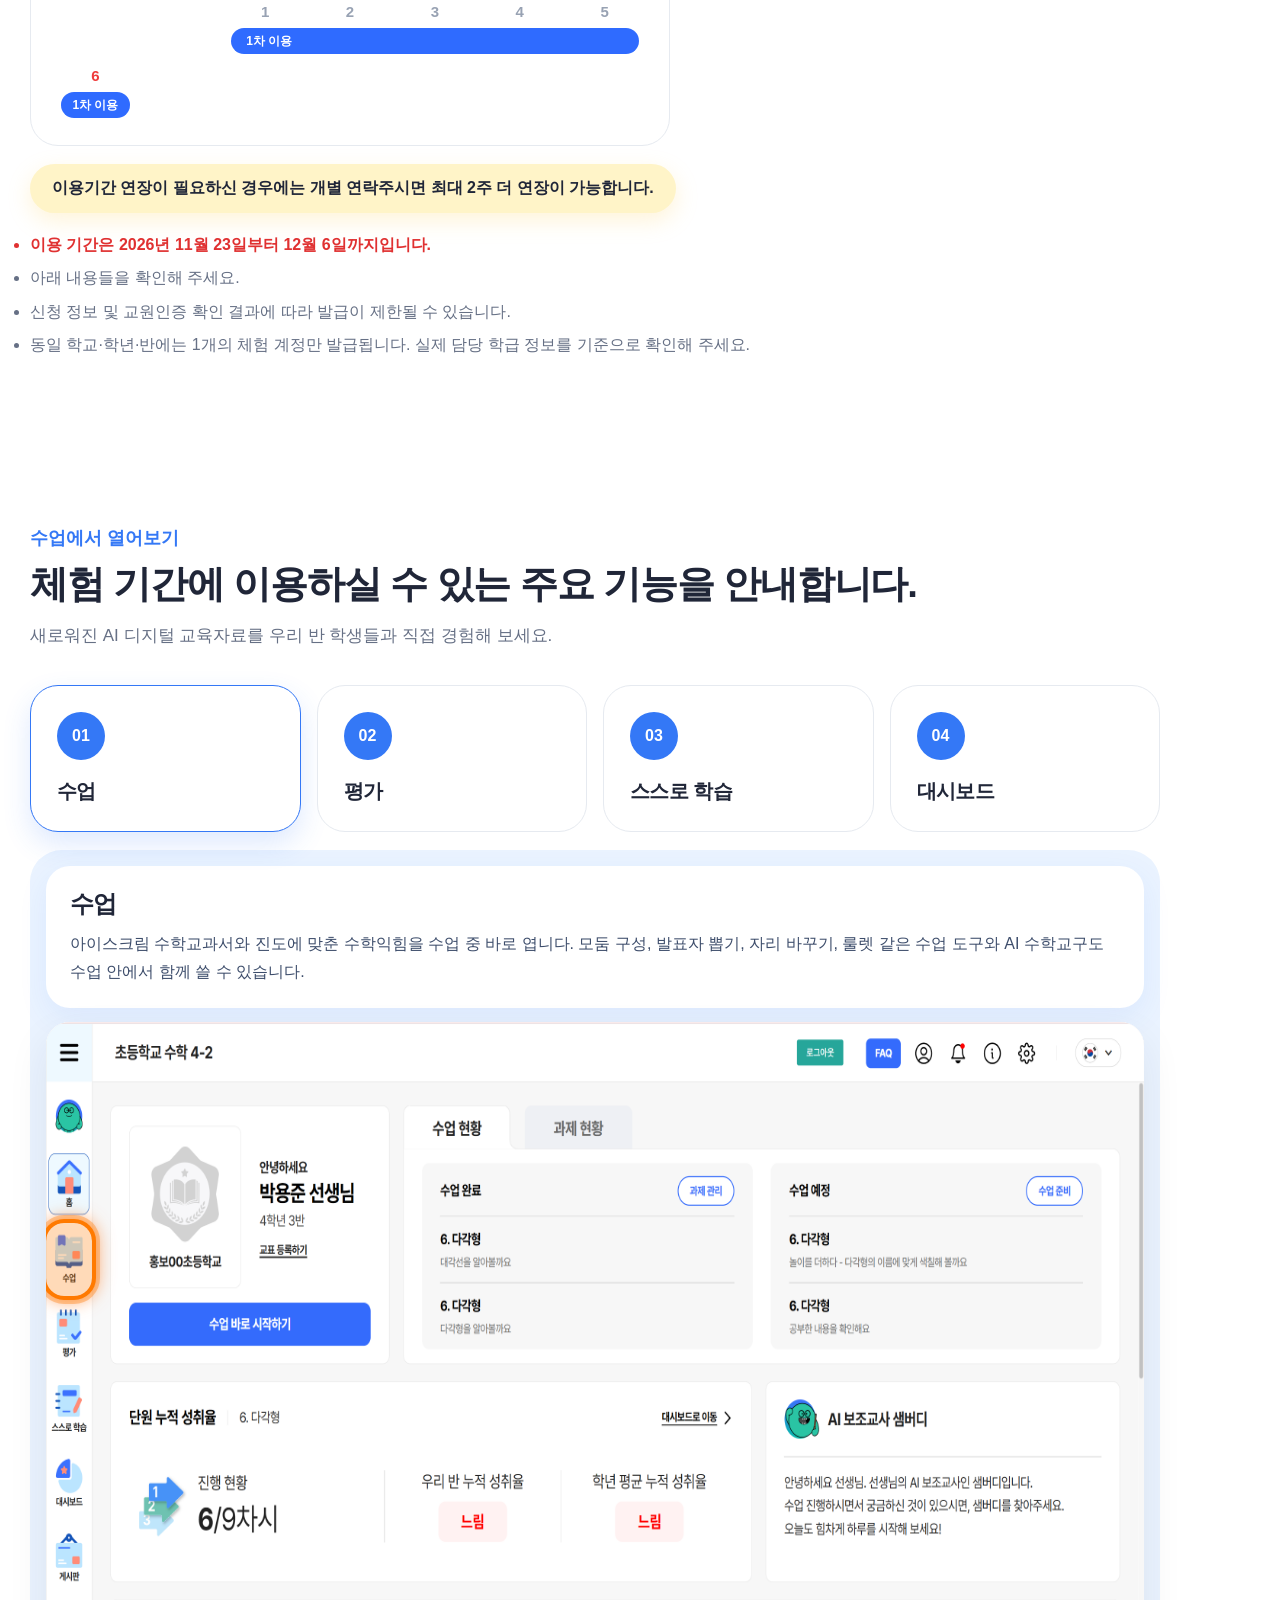
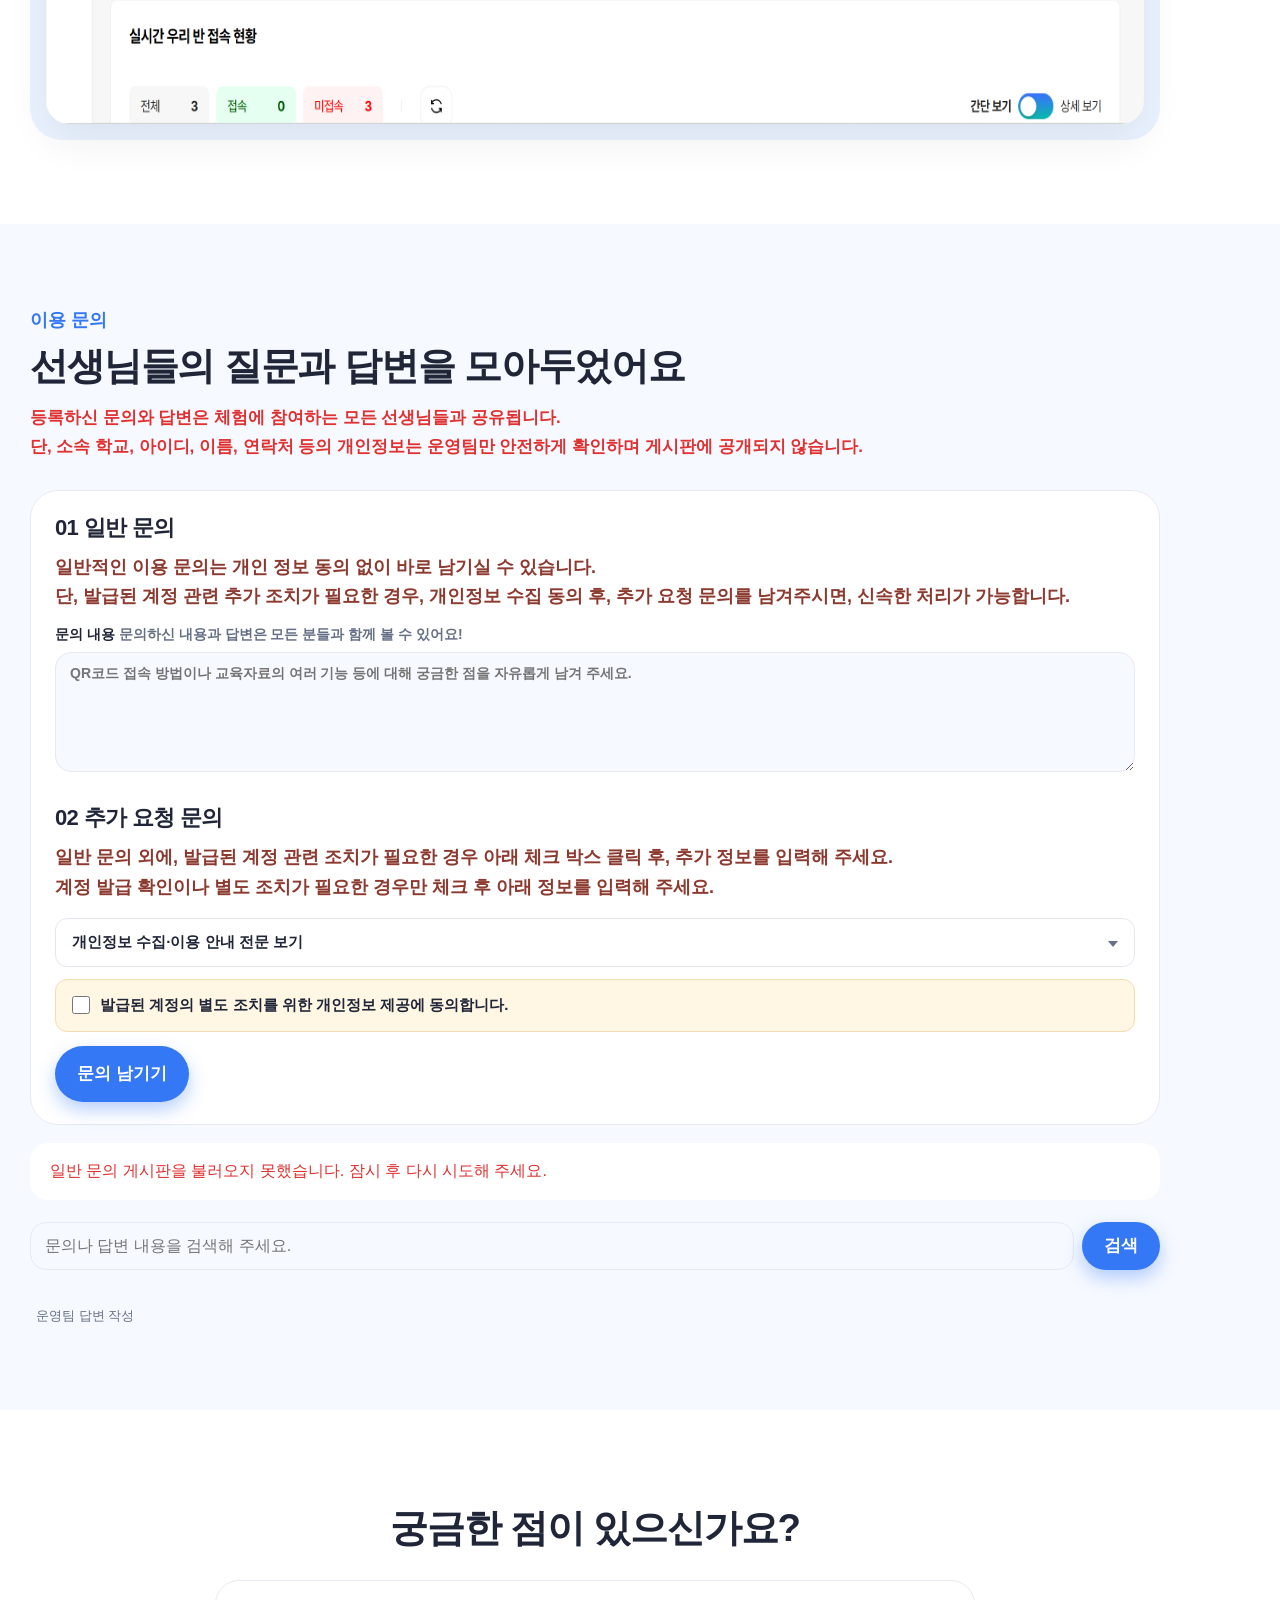
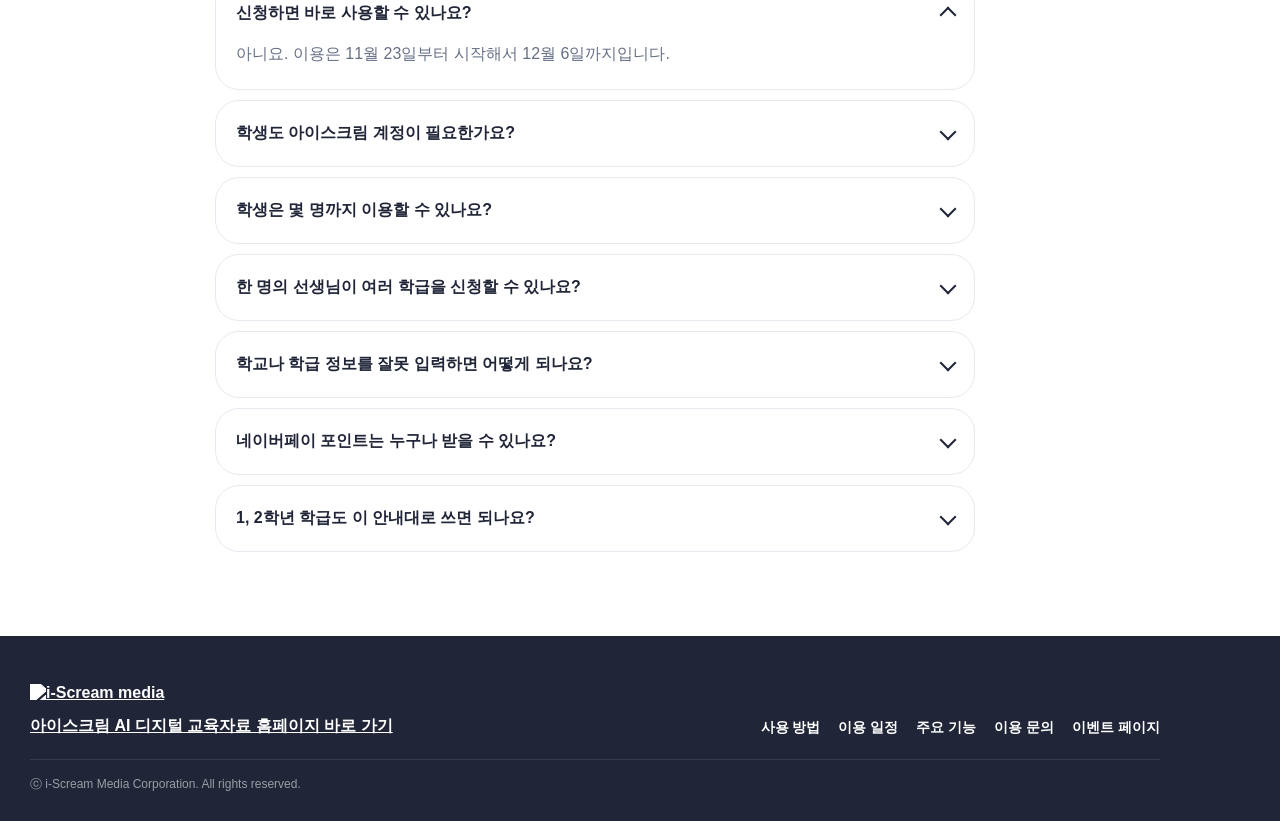
==== commit 8975fb1d: "Update index.html" ====
--- a/index.html
+++ b/index.html
@@ -1342,7 +1342,7 @@
           </details>
           <label class="consent" for="board-agree">
             <input id="board-agree" name="agree" type="checkbox" />
-            [계정 오류 조치 및 지원 요청] 계정 발급 확인이나 별도 조치를 위한 정보 제공에 동의합니다.
+            발급된 계정의 별도 조치를 위한 개인정보 제공에 동의합니다.
           </label>
           <fieldset class="account-fields" id="account-fields" hidden disabled>
             <label for="board-office">소속 교육청
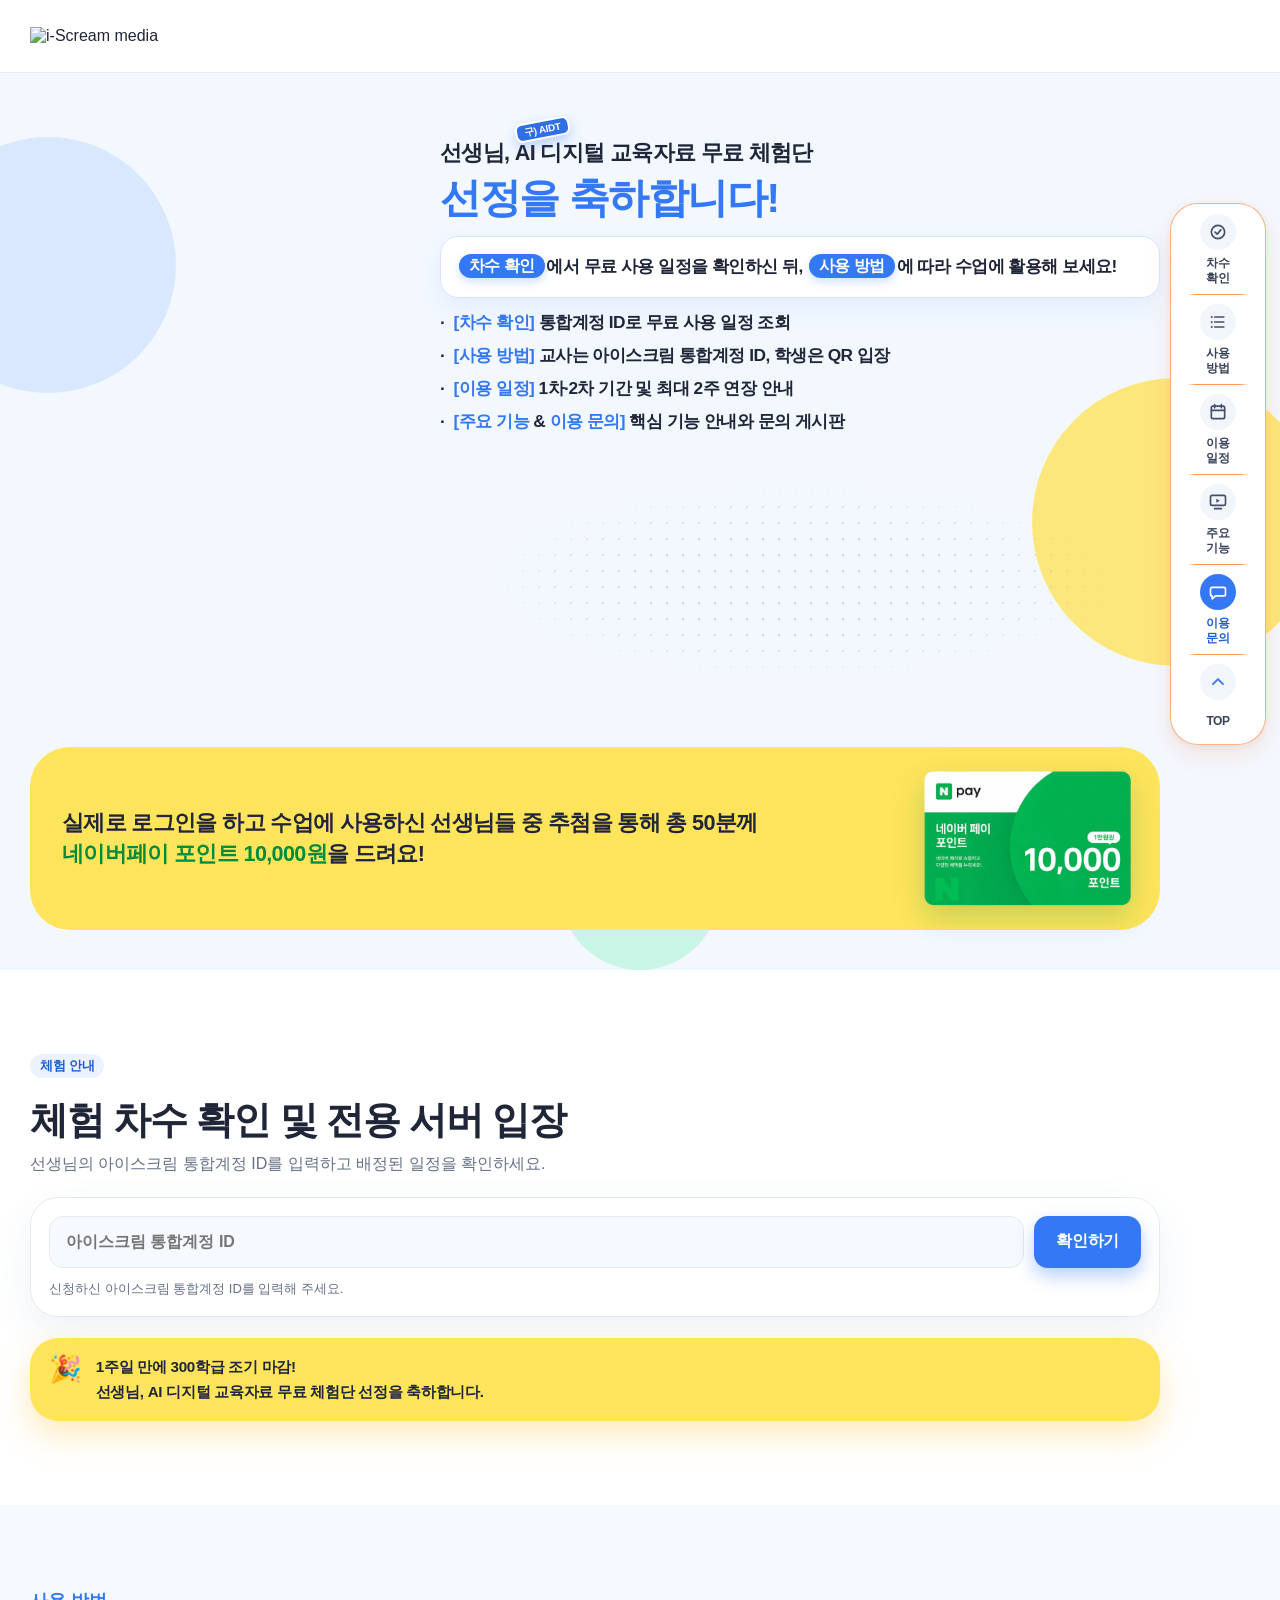
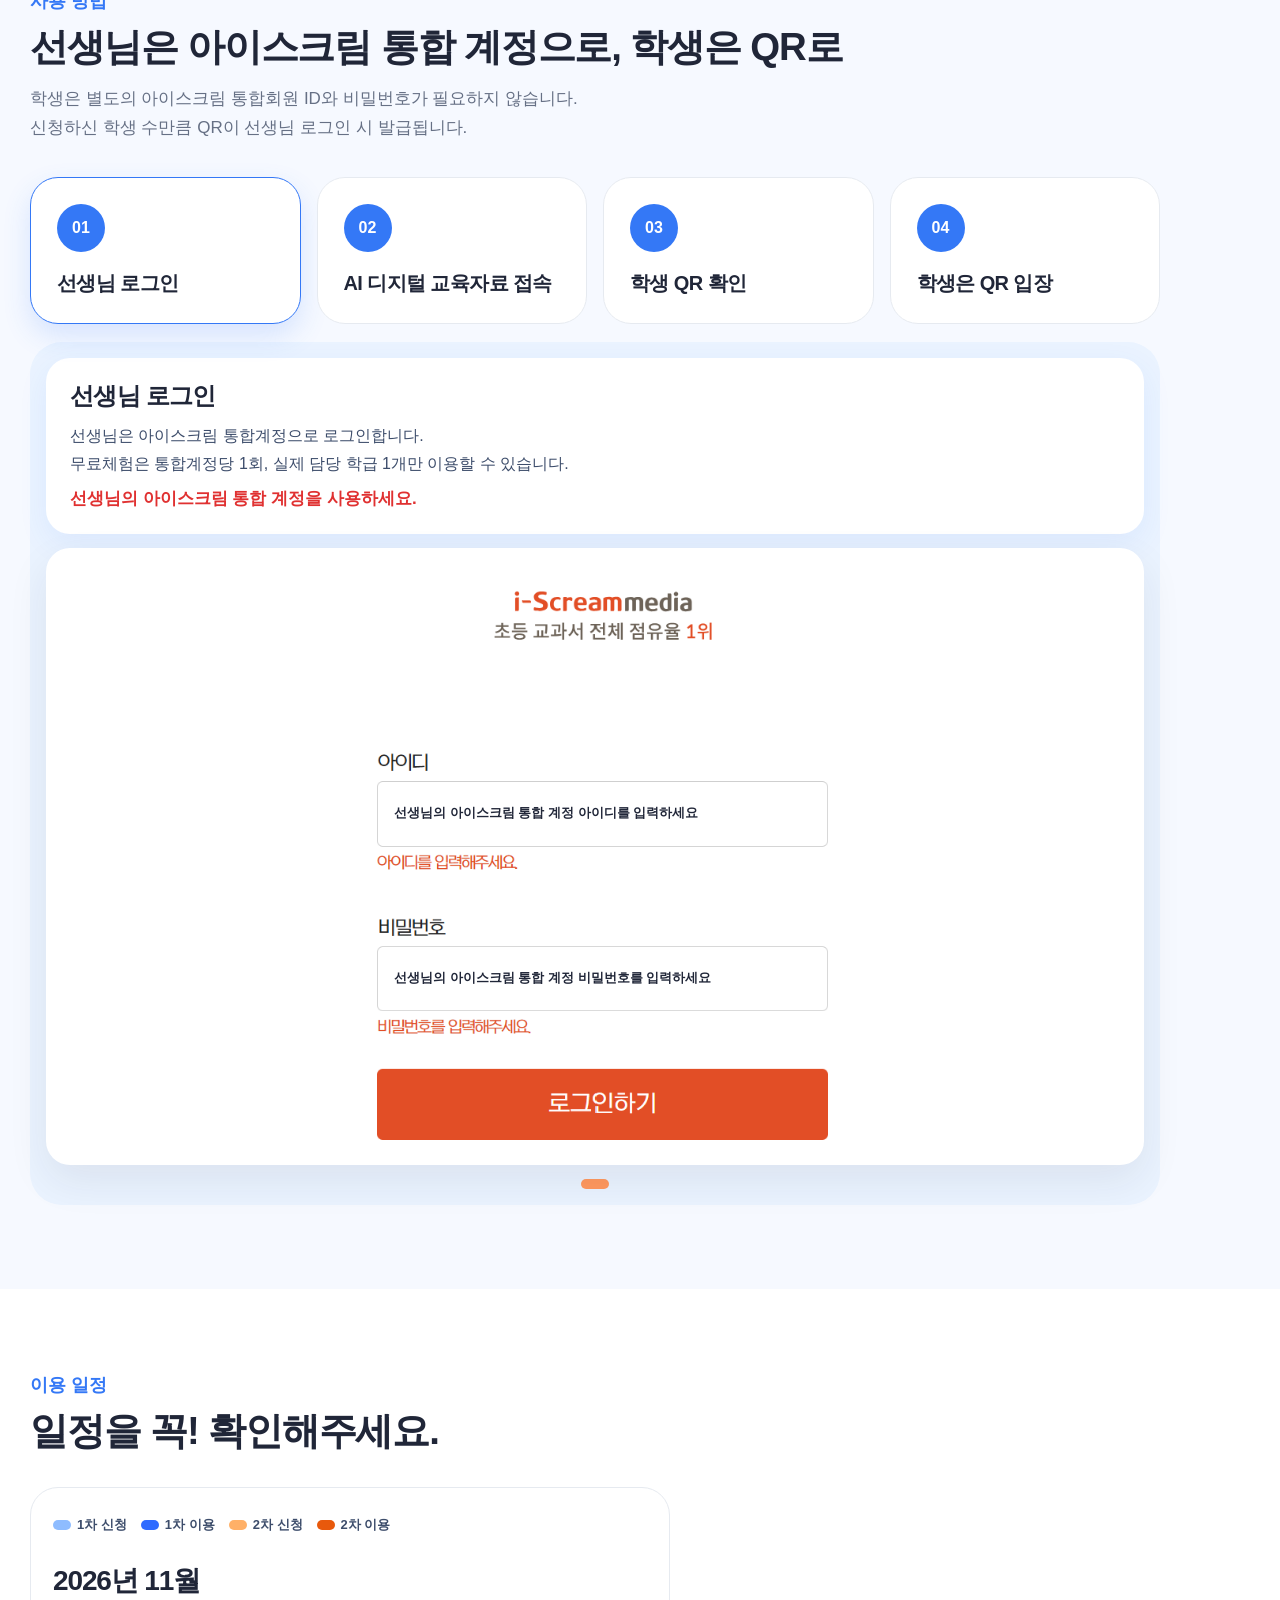
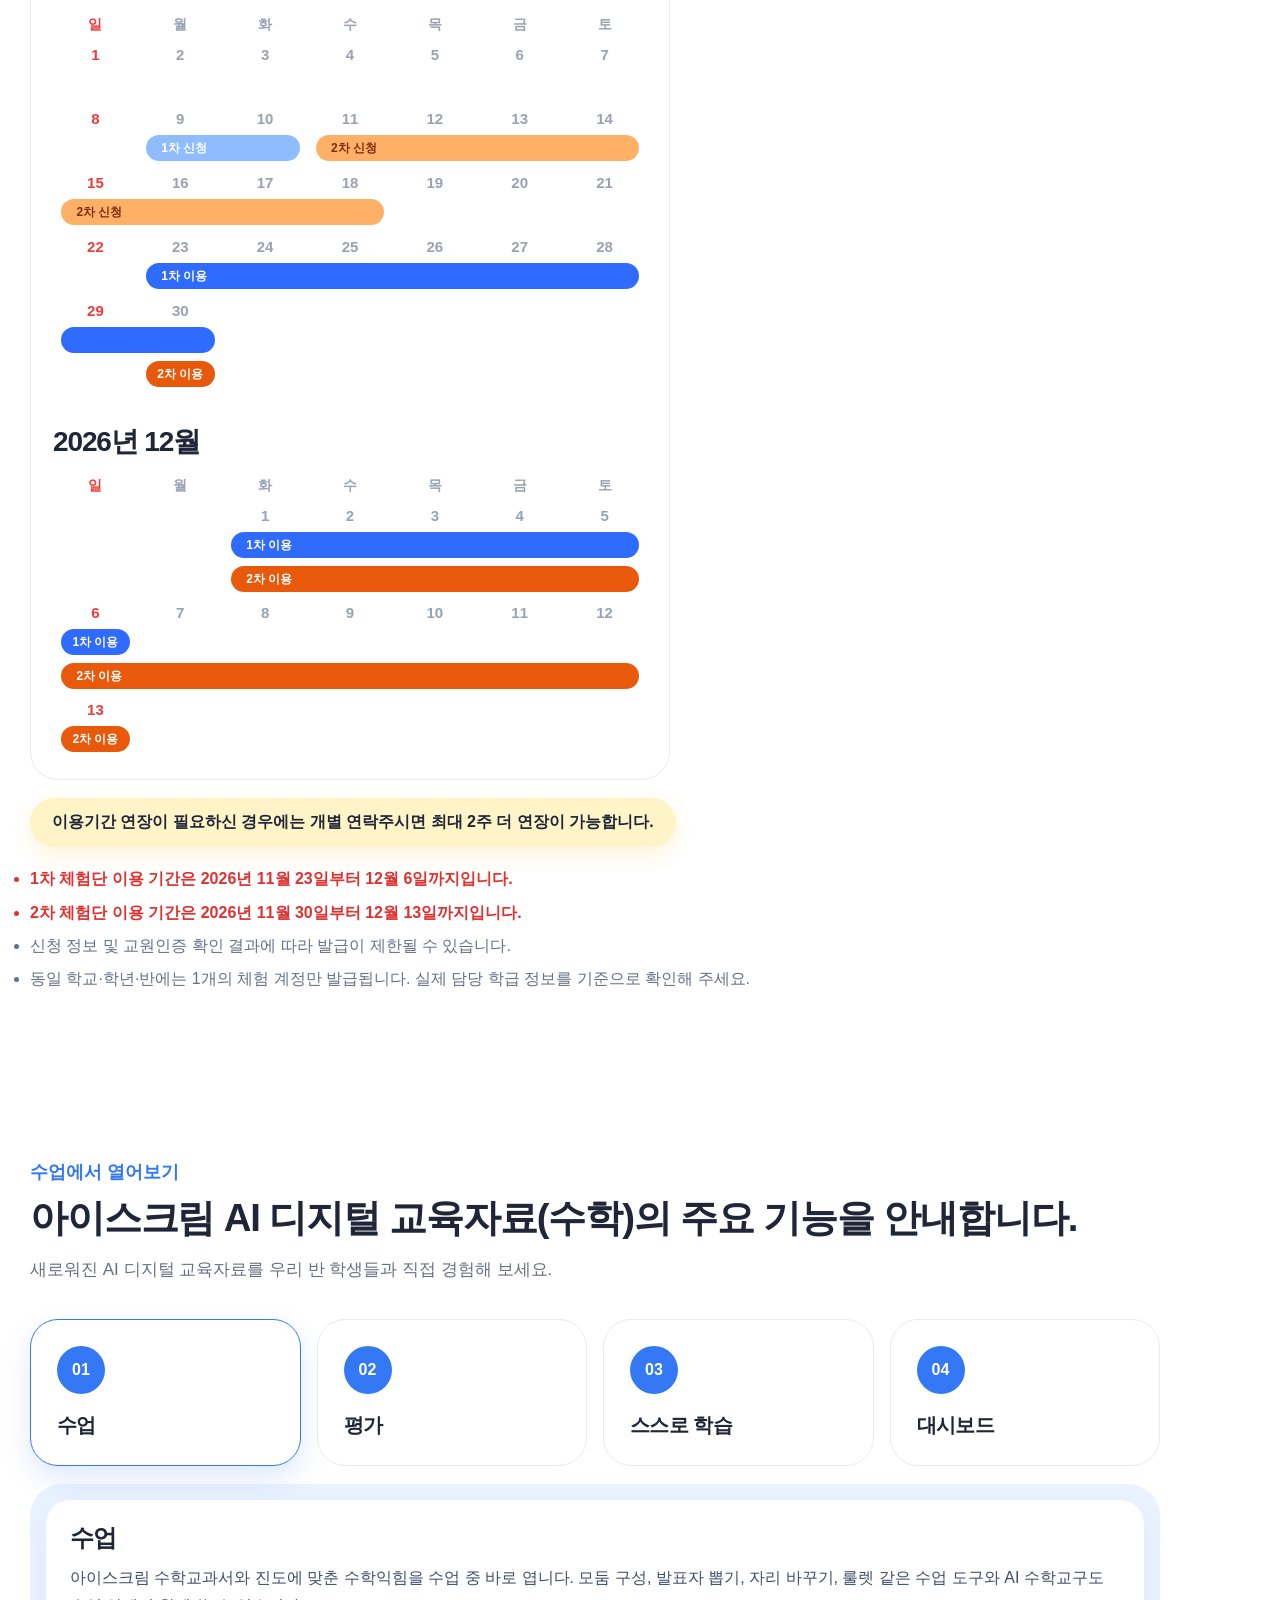
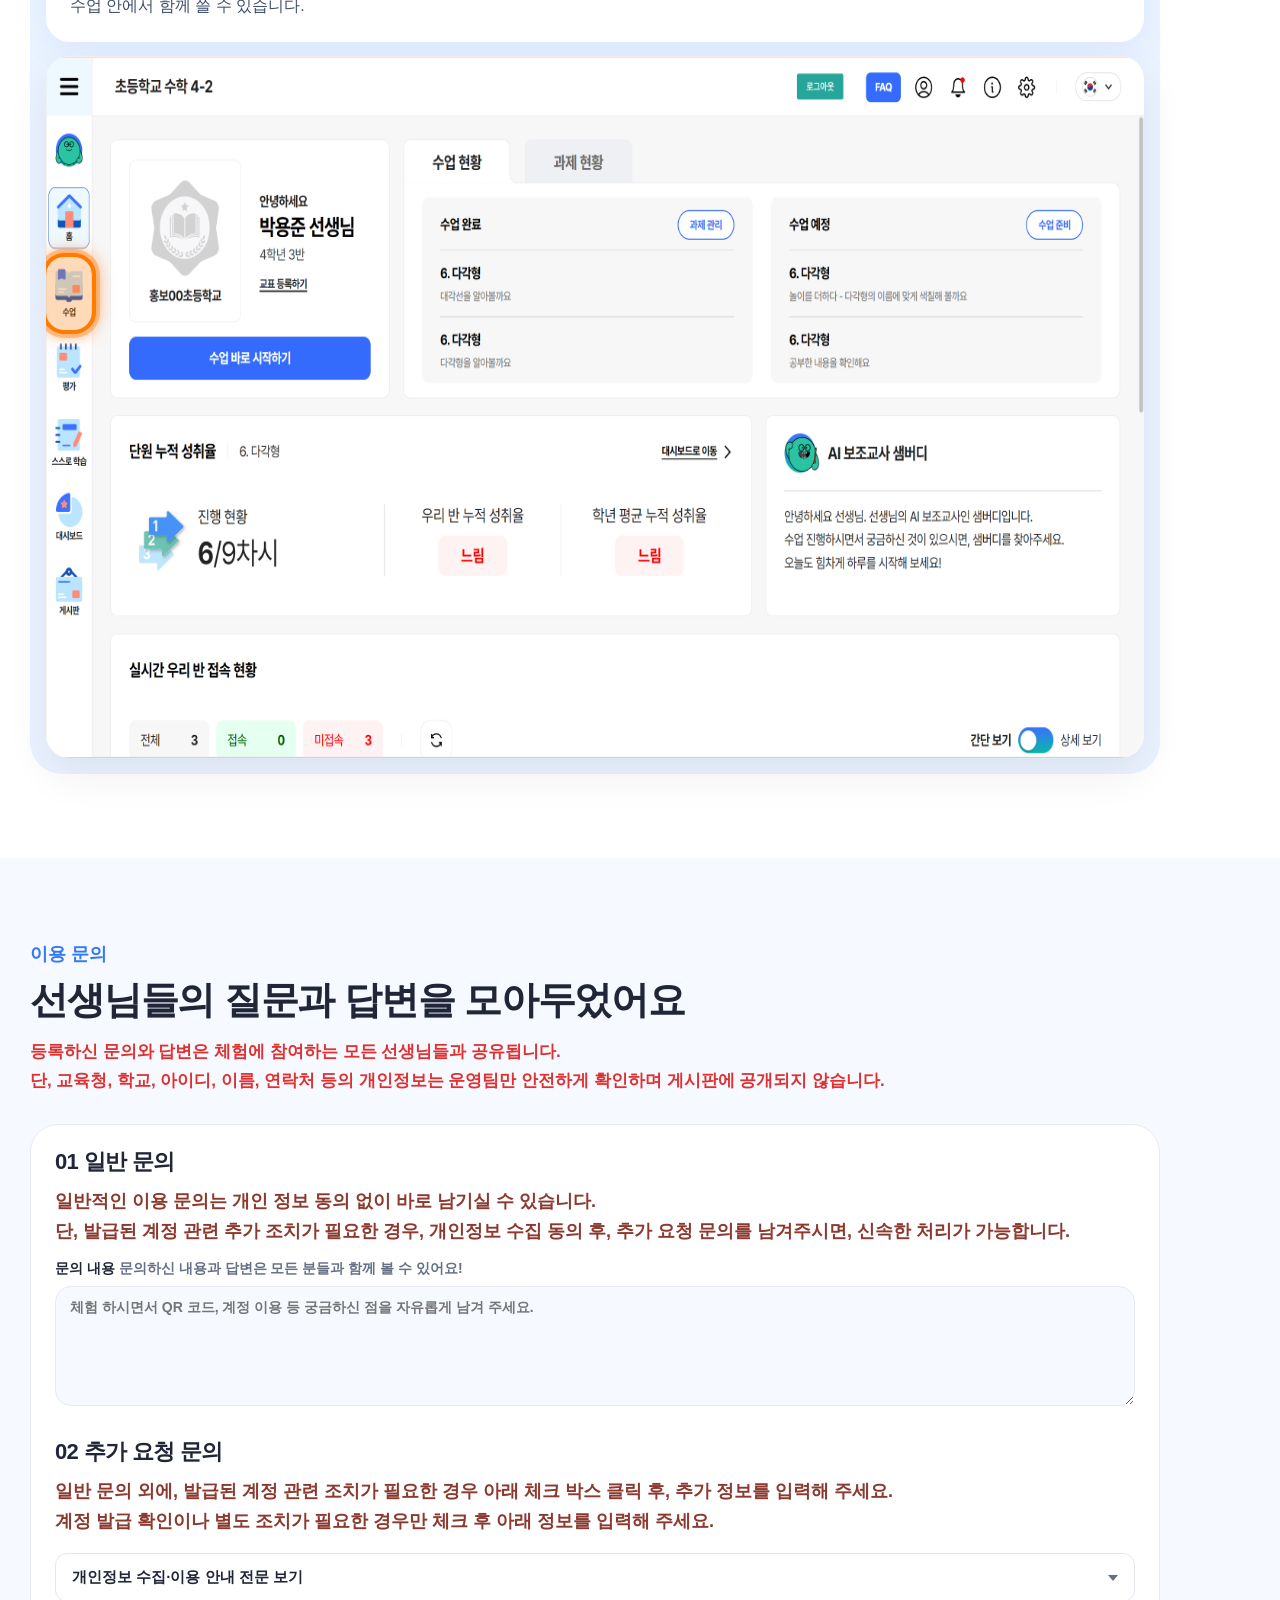
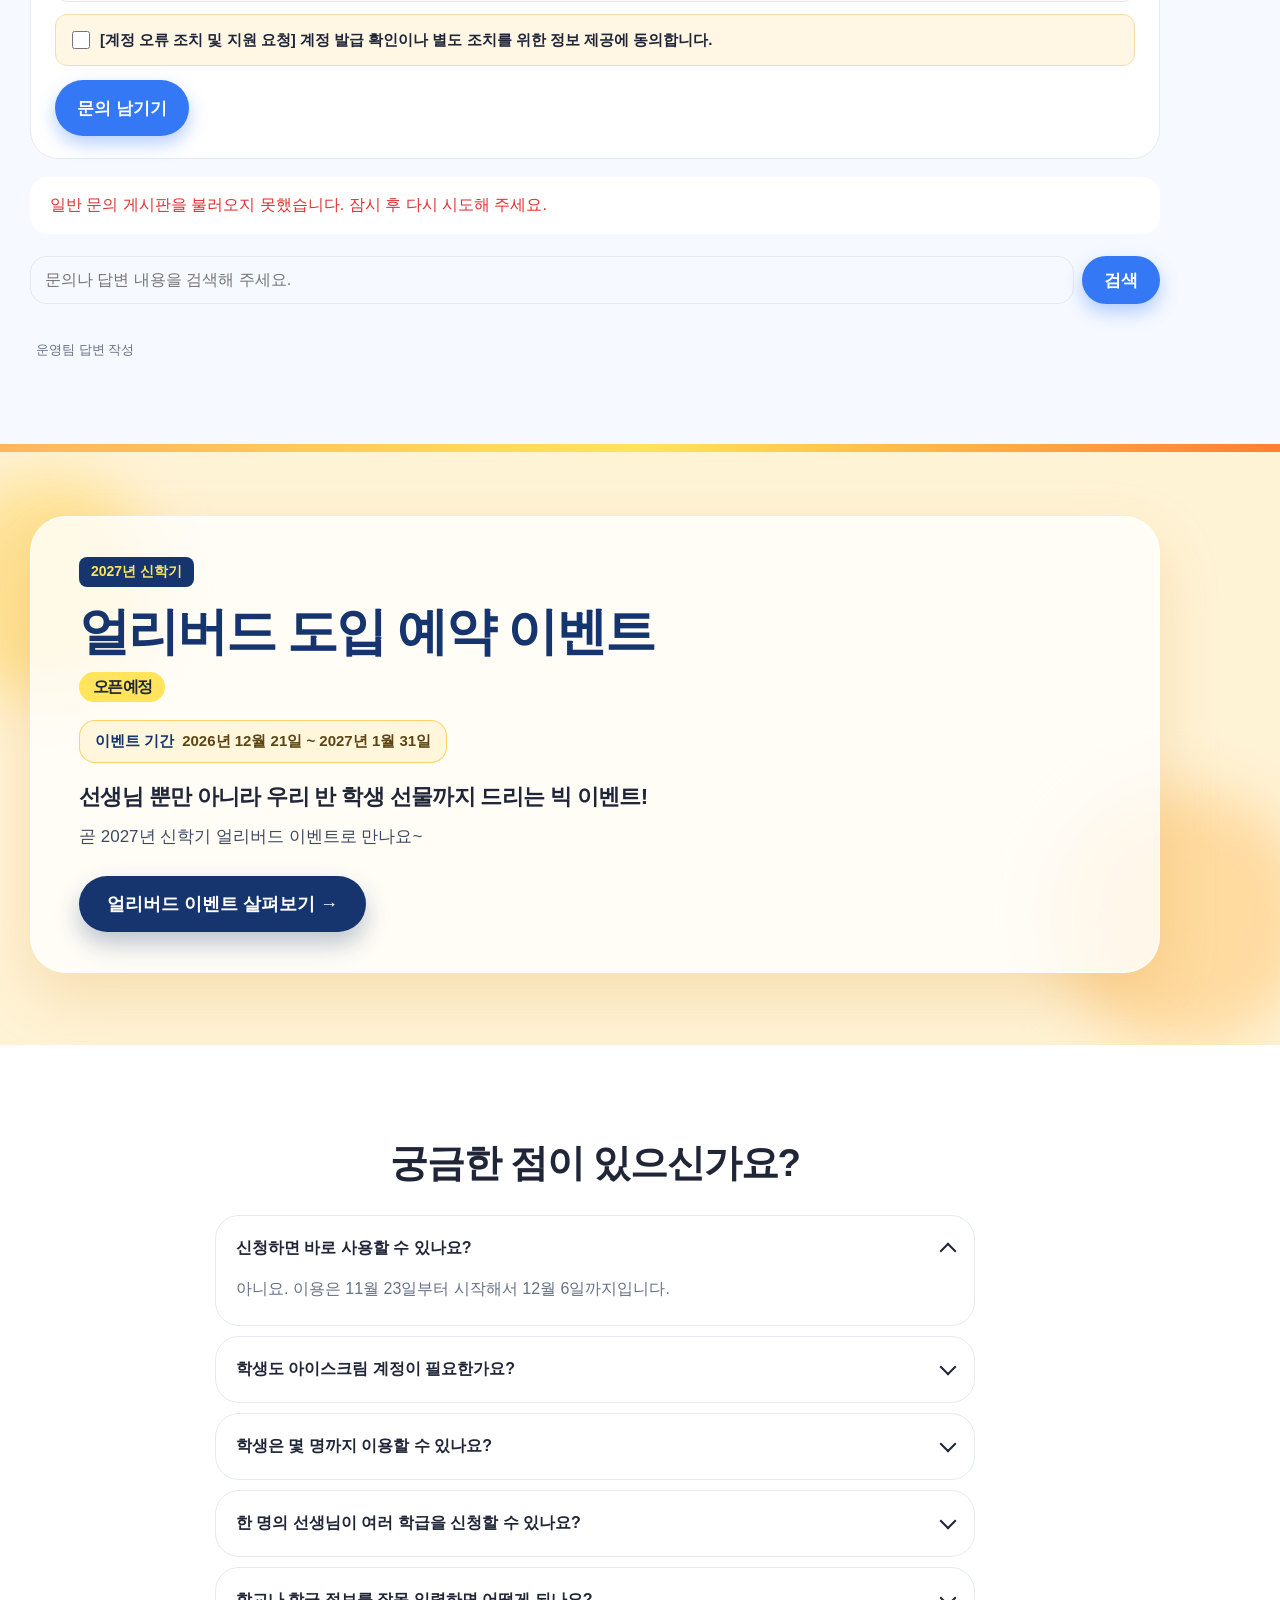
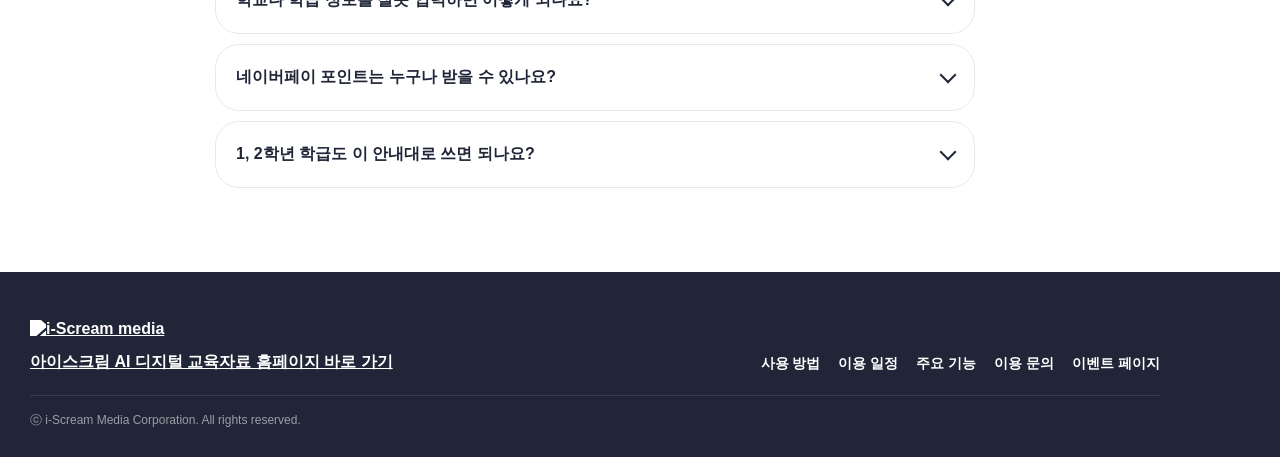
==== commit b1f1e3d1: "Update index.html" ====
--- a/index.html
+++ b/index.html
@@ -50,6 +50,17 @@
       border-radius: 999px;
     }
     .skip:focus { top: 12px; }
+    .visually-hidden {
+      position: absolute;
+      width: 1px;
+      height: 1px;
+      padding: 0;
+      margin: -1px;
+      overflow: hidden;
+      clip: rect(0, 0, 0, 0);
+      white-space: nowrap;
+      border: 0;
+    }
 
     .wrap {
       width: min(1200px, calc(100% - 40px));
@@ -159,181 +170,282 @@
       position: relative;
       overflow: hidden;
       background: var(--hero);
-      padding: 36px 0 28px;
-    }
-    .blob {
+      padding: 2rem 0 2.5rem;
+    }
+    .hero__blob {
+      pointer-events: none;
       position: absolute;
       border-radius: 50%;
-      pointer-events: none;
-    }
-    .blob-a { left: -80px; top: 64px; width: 256px; height: 256px; background: #d9e8ff; }
-    .blob-b { right: -40px; top: 34%; width: 280px; height: 280px; background: rgba(255, 228, 92, 0.8); }
-    .blob-c { left: 46%; bottom: 0; width: 160px; height: 160px; background: var(--accent-mint); }
-    .hero-grid {
+    }
+    .hero__blob--a { left: -5rem; top: 4rem; width: 16rem; height: 16rem; background: #d9e8ff; }
+    .hero__blob--b { right: -2.5rem; top: 34%; width: 18rem; height: 18rem; background: rgba(255, 228, 92, 0.8); }
+    .hero__blob--c { left: 50%; bottom: 0; width: 10rem; height: 10rem; transform: translateX(-50%); background: var(--accent-mint); }
+    .hero__inner {
       position: relative;
-      display: grid;
-      grid-template-columns: 1.05fr 0.95fr;
-      gap: 40px;
-      align-items: center;
-    }
-    .hero h1 {
-      margin: 0;
-      font-size: clamp(1.7rem, 3vw, 2.7rem);
+      z-index: 1;
+      width: min(720px, calc(100% - 40px));
+      margin: 0 auto;
+      padding-top: 0.5rem;
+    }
+    .hero__kicker {
+      margin: 0.35rem 0 0;
+      font-size: clamp(1.05rem, 3.2vw, 1.35rem);
+      font-weight: 700;
+      letter-spacing: -0.03em;
+      line-height: 1.45;
+      animation: fadeUp 0.65s ease 0.06s both;
+    }
+    .aidt-mark {
+      position: relative;
+      display: inline-block;
+      margin-top: 1.15rem;
+    }
+    .hero__title {
+      margin: 0.35rem 0 0;
+      font-size: clamp(1.75rem, 6vw, 2.55rem);
+      font-weight: 800;
+      letter-spacing: -0.035em;
       line-height: 1.2;
-      letter-spacing: -0.035em;
-    }
-    .hero h1 .lead {
+      color: var(--primary);
+      animation: fadeUp 0.65s ease 0.12s both;
+    }
+    .hero__title em {
+      font-style: normal;
+      color: var(--ink);
       display: block;
-      font-size: clamp(1.15rem, 2vw, 1.7rem);
-      line-height: 1.35;
-    }
-    .brand-banner {
-      position: relative;
-      display: block;
-      width: fit-content;
-      max-width: 100%;
-      margin-top: 28px;
-      padding: 20px 28px 16px;
-      border-radius: 999px;
-      background: #ff6a00;
-    }
-    .brand-banner-title {
-      display: block;
-      color: #fff;
-      font-size: clamp(2.175rem, 4.5vw, 3.225rem);
-      font-weight: 900;
-      letter-spacing: -0.045em;
-      line-height: 1.15;
-      text-align: center;
-    }
-    .aidt-tag {
+    }
+    .hero__badge {
       position: absolute;
-      left: 22px;
-      top: -15px;
-      transform: rotate(-10deg);
-      border: 3px solid #fff;
-      border-radius: 999px;
-      background: #2f7cf6;
-      color: #fff;
-      padding: 7px 14px;
-      font-size: 15px;
-      font-weight: 800;
-      line-height: 1;
-      letter-spacing: -0.03em;
-      box-shadow: 0 8px 16px rgba(32, 90, 180, 0.28);
-    }
-    .guide-label {
-      display: block;
-      margin-top: 16px;
-      font-size: clamp(1.35rem, 2.6vw, 2.05rem);
-      font-weight: 800;
-      letter-spacing: -0.04em;
-      line-height: 1.3;
-    }
-    .guide-help {
-      display: block;
-      margin-top: 10px;
-      font-size: clamp(1.35rem, 2.6vw, 2.05rem);
-      font-weight: 800;
-      letter-spacing: -0.04em;
-      line-height: 1.45;
-    }
-    .hero-copy {
-      margin: 18px 0 0;
-      max-width: 560px;
-      color: var(--muted);
-      font-size: 17px;
-      line-height: 1.75;
-    }
-    .chips { display: flex; flex-wrap: wrap; gap: 8px; margin-top: 22px; list-style: none; padding: 0; }
-    .chips li {
+      left: 0;
+      top: -1.05rem;
+      z-index: 2;
       display: inline-flex;
       align-items: center;
-      gap: 8px;
-      padding: 8px 14px;
-      border-radius: 999px;
-      border: 1px solid #fff;
-      background: rgba(255, 255, 255, 0.86);
-      box-shadow: 0 4px 14px rgba(52, 84, 150, 0.06);
-      font-size: 14px;
+      padding: 0.16rem 0.42rem 0.18rem;
+      border: 2px solid #fff;
+      border-radius: 7px;
+      background: #2f6fe4;
+      color: #fff;
+      font-size: 0.62rem;
+      font-weight: 800;
+      letter-spacing: -0.03em;
+      line-height: 1;
+      white-space: nowrap;
+      transform: rotate(-11deg);
+      box-shadow: 0 5px 12px rgba(47, 111, 228, 0.28);
+    }
+    .hero__guide {
+      margin: 1.05rem 0 0;
+      color: var(--ink);
+      font-size: clamp(1.02rem, 2.4vw, 1.18rem);
       font-weight: 700;
-    }
-    .chips svg { color: var(--primary); flex: none; }
-    .status {
-      display: flex;
-      gap: 12px;
-      align-items: flex-start;
-      margin-top: 18px;
-      padding: 14px 16px;
+      letter-spacing: -0.03em;
+      line-height: 1.65;
+      animation: fadeUp 0.65s ease 0.2s both;
+    }
+    .hero__guide a,
+    .hero__guide-list a {
+      color: var(--primary);
+      font-weight: 800;
+      text-decoration: none;
+    }
+    .hero__guide a:hover,
+    .hero__guide-list a:hover { text-decoration: underline; }
+    .hero__guide-list .guide-bracket {
+      color: var(--primary);
+      font-weight: 800;
+    }
+    .hero__guide-emph {
+      margin: 0.85rem 0 0;
+      padding: 0.85rem 1rem;
+      border: 1px solid #d5e4ff;
       border-radius: 18px;
       background: #fff;
-      border: 1px solid #fff;
-      box-shadow: var(--shadow);
-      max-width: 560px;
-    }
-    .status strong { display: block; font-size: 30px; line-height: 1.35; letter-spacing: -0.03em; }
-    .status p { margin: 4px 0 0; color: var(--muted); font-size: 14px; line-height: 1.55; white-space: pre-line; }
-    .status-dot {
-      width: 14px;
-      height: 14px;
-      margin-top: 12px;
-      border-radius: 50%;
-      background: #ff2a2a;
-      flex: none;
-      animation: status-blink 1.15s ease-in-out infinite;
-    }
-    @keyframes status-blink {
-      0%, 100% {
-        background: #ff5a5a;
-        box-shadow:
-          0 0 0 0 rgba(255, 40, 40, 0.15),
-          0 0 8px 2px rgba(255, 70, 70, 0.35);
-        opacity: 0.72;
-      }
-      50% {
-        background: #ff1414;
-        box-shadow:
-          0 0 0 8px rgba(255, 45, 45, 0.28),
-          0 0 22px 8px rgba(255, 30, 30, 0.95),
-          0 0 40px 14px rgba(255, 90, 90, 0.65);
-        opacity: 1;
-      }
-    }
-
-    .scene {
+      color: var(--ink);
+      font-size: clamp(0.98rem, 2.2vw, 1.08rem);
+      font-weight: 600;
+      letter-spacing: -0.03em;
+      line-height: 1.85;
+      box-shadow: 0 10px 24px rgba(52, 120, 246, 0.08);
+      animation: fadeUp 0.65s ease 0.22s both;
+    }
+    .hero__guide-emph a {
+      display: inline-flex;
+      align-items: center;
+      margin: 0 0.12rem;
+      padding: 0.12rem 0.62rem 0.16rem;
+      border-radius: 999px;
+      background: var(--primary);
+      color: #fff;
+      font-size: 0.92em;
+      font-weight: 800;
+      line-height: 1.2;
+      text-decoration: none;
+      vertical-align: 0.06em;
+      box-shadow: 0 4px 10px rgba(52, 120, 246, 0.22);
+    }
+    .hero__guide-emph a:hover { background: var(--primary-dark); }
+    .hero__guide-list {
+      margin: 0.7rem 0 0;
+      padding: 0;
+      list-style: none;
+      color: var(--ink);
+      font-size: clamp(0.98rem, 2.2vw, 1.08rem);
+      font-weight: 700;
+      letter-spacing: -0.03em;
+      line-height: 1.55;
+      animation: fadeUp 0.65s ease 0.24s both;
+    }
+    .hero__guide-list li {
       position: relative;
-      aspect-ratio: 100 / 96;
-      max-width: 540px;
-      margin: 0 auto;
-      background-image: radial-gradient(circle, rgba(52, 120, 246, 0.28) 1.3px, transparent 1.5px);
-      background-size: 26px 26px;
-    }
-    .scene img.people {
+      margin-top: 0.4rem;
+      padding-left: 0.85rem;
+    }
+    .hero__guide-list li::before {
+      content: "·";
+      position: absolute;
+      left: 0;
+    }
+    .congrats {
+      margin-top: 1.35rem;
+      display: flex;
+      align-items: flex-start;
+      gap: 0.85rem;
+      padding: 1.1rem 1.2rem;
+      border-radius: 28px;
+      background: var(--accent-yellow);
+      box-shadow: 0 14px 32px rgba(255, 196, 61, 0.35);
+      animation: fadeUp 0.7s ease 0.22s both;
+    }
+    .congrats__icon { flex: none; font-size: 1.65rem; line-height: 1; }
+    .congrats__text {
+      margin: 0;
+      font-size: 0.95rem;
+      font-weight: 700;
+      letter-spacing: -0.02em;
+      line-height: 1.5;
+    }
+    .congrats__text span { display: block; margin-bottom: 0.15rem; }
+    .hero__scene {
+      position: relative;
+      height: 15.5rem;
+      margin-top: 1.75rem;
+    }
+    .hero__scene-dots {
+      position: absolute;
+      inset: 8% 6% 12%;
+      background-image: radial-gradient(circle, rgba(52, 120, 246, 0.28) 1.4px, transparent 1.5px);
+      background-size: 16px 16px;
+      -webkit-mask-image: radial-gradient(ellipse at center, #000 35%, transparent 72%);
+      mask-image: radial-gradient(ellipse at center, #000 35%, transparent 72%);
+    }
+    .hero__people {
       position: absolute;
       left: 50%;
       bottom: 0;
-      width: 86%;
+      width: min(26rem, 88%);
+      height: auto;
       transform: translateX(-50%);
-      z-index: 3;
-      filter: drop-shadow(0 18px 18px rgba(70, 84, 150, 0.16));
-    }
-    .float {
+    }
+    .float-deco {
       position: absolute;
-      z-index: 2;
-      filter: drop-shadow(0 14px 12px rgba(70, 84, 150, 0.22));
-      animation: bob 7s ease-in-out infinite;
-    }
-    .float img { width: 100%; height: auto; }
-    .f1 { left: 2%; top: 2%; width: 18%; }
-    .f2 { left: 30%; top: 0; width: 14%; animation-delay: -1.2s; }
-    .f3 { left: 50%; top: 10%; width: 22%; animation-delay: -2.3s; }
-    .f4 { right: 4%; top: 1%; width: 12%; animation-delay: -3.2s; }
-    .f5 { right: 2%; top: 22%; width: 12%; animation-delay: -0.6s; }
-    .f6 { right: 20%; top: 30%; width: 10%; animation-delay: -1.8s; }
-    .f7 { left: 0; top: 26%; width: 15%; animation-delay: -2.8s; }
+      z-index: 1;
+      animation: bob 3.4s ease-in-out infinite;
+    }
+    .float-deco img { display: block; width: 100%; height: auto; }
+    .float-deco--1 { width: 4.2rem; left: 6%; top: 8%; }
+    .float-deco--2 { width: 3.4rem; right: 10%; top: 16%; animation-delay: 0.45s; }
+    .float-deco--3 { width: 2.8rem; right: 22%; bottom: 14%; animation-delay: 0.9s; }
+    @keyframes fadeUp {
+      from { opacity: 0; transform: translateY(16px); }
+      to { opacity: 1; transform: translateY(0); }
+    }
     @keyframes bob {
-      0%, 100% { transform: translateY(0); }
-      50% { transform: translateY(-10px); }
+      0%, 100% { transform: translate3d(0, 0, 0); }
+      50% { transform: translate3d(0, -10px, 0); }
+    }
+    .cohort-label {
+      display: inline-flex;
+      margin: 0 0 8px;
+      padding: 3px 10px;
+      border-radius: 999px;
+      background: var(--primary-light);
+      color: var(--primary-dark);
+      font-size: 13px;
+      font-weight: 800;
+      letter-spacing: -0.02em;
+    }
+    .cohort-lead {
+      margin: 10px 0 0;
+      color: var(--muted);
+      font-size: 16px;
+    }
+    .id-panel {
+      margin-top: 22px;
+      padding: 18px;
+      border: 1px solid var(--line);
+      border-radius: 28px;
+      background: #fff;
+      box-shadow: var(--shadow);
+    }
+    .id-row { display: flex; gap: 10px; }
+    .id-row input {
+      flex: 1;
+      min-width: 0;
+      height: 52px;
+      padding: 0 16px;
+      border: 1px solid var(--line);
+      border-radius: 14px;
+      background: var(--soft);
+      color: var(--ink);
+      font: inherit;
+      font-weight: 600;
+    }
+    .id-row input:focus {
+      outline: 2px solid var(--primary);
+      outline-offset: 2px;
+      background: #fff;
+    }
+    .btn-check,
+    .btn-server {
+      border: 0;
+      border-radius: 14px;
+      background: var(--primary);
+      color: #fff;
+      font: inherit;
+      font-weight: 800;
+      letter-spacing: -0.02em;
+      cursor: pointer;
+      box-shadow: 0 8px 18px rgba(52, 120, 246, 0.35);
+    }
+    .btn-check { flex: none; height: 52px; padding: 0 22px; }
+    .btn-check:hover,
+    .btn-server:hover { background: var(--primary-dark); }
+    .btn-check:disabled { opacity: 0.7; cursor: default; }
+    .id-hint { margin: 12px 0 0; color: var(--muted); font-size: 13px; }
+    .cohort-result {
+      display: none;
+      margin-top: 16px;
+      padding: 16px 18px;
+      border-radius: 20px;
+      background: var(--primary-light);
+    }
+    .cohort-result.is-visible { display: block; }
+    .cohort-result.is-error { background: #fff4f2; }
+    .cohort-result[hidden],
+    .result-note[hidden],
+    .btn-server[hidden] { display: none !important; }
+    .result-title { margin: 0; font-size: 17px; font-weight: 800; letter-spacing: -0.03em; }
+    .result-period,
+    .result-note { margin: 6px 0 0; color: var(--muted); font-size: 15px; }
+    .cohort-result.is-error .result-title { color: #b42318; }
+    .result-note a { color: var(--primary-dark); font-weight: 800; }
+    .btn-server {
+      display: inline-flex;
+      align-items: center;
+      margin-top: 14px;
+      padding: 12px 16px;
+      text-decoration: none;
     }
 
     .prize {
@@ -484,20 +596,35 @@
     .bar.show { color: #fff; overflow: visible; position: relative; z-index: 1; }
     .bar.apply { background: #8ebcff; }
     .bar.use { background: #2f6bff; }
+    .bar.apply2 { background: #ffb067; }
+    .bar.use2 { background: #e8590c; }
+    .bar.apply2.show { color: #7c2d12; }
+    .bar.slot { background: transparent; }
     .bar.start { border-radius: 999px 0 0 999px; margin-left: 8px; }
     .bar.end { border-radius: 0 999px 999px 0; margin-right: 8px; }
     .bar.start.end { border-radius: 999px; }
-    .issue {
-      display: inline-flex;
-      align-self: center;
-      margin-top: 8px;
-      padding: 2px 8px;
+    .cal-legend {
+      display: flex;
+      flex-wrap: wrap;
+      gap: 8px 14px;
+      margin: 0 0 18px;
+      padding: 0;
+      list-style: none;
+      color: #3d4d6b;
+      font-size: 13px;
+      font-weight: 800;
+    }
+    .cal-legend li { display: inline-flex; align-items: center; gap: 6px; }
+    .cal-legend i {
+      width: 18px;
+      height: 10px;
       border-radius: 999px;
-      background: #ffe14a;
-      color: #202638;
-      font-size: 12px;
-      font-weight: 800;
-    }
+    }
+    .cal-legend .apply { background: #8ebcff; }
+    .cal-legend .use { background: #2f6bff; }
+    .cal-legend .apply2 { background: #ffb067; }
+    .cal-legend .use2 { background: #e8590c; }
+    .notes .note-round2 { color: #c2410c; }
     .notice { padding: 36px 0 0; }
     .notice-card {
       border: 2px solid #ffc9c9;
@@ -1004,6 +1131,136 @@
     .admin-reply textarea { min-height: 80px; }
 
     .faq { max-width: 760px; margin: 28px auto 0; display: grid; gap: 10px; text-align: left; }
+    .earlybird {
+      position: relative;
+      overflow: hidden;
+      padding: 72px 0;
+      background: #fff3d6;
+    }
+    .earlybird::before {
+      content: "";
+      position: absolute;
+      top: 0;
+      left: 0;
+      right: 0;
+      height: 8px;
+      background: linear-gradient(90deg, #ffb15a, #ffe45c, #ff7e33);
+    }
+    .earlybird-glow {
+      pointer-events: none;
+      position: absolute;
+      border-radius: 50%;
+      filter: blur(28px);
+    }
+    .earlybird-glow--a { left: -4rem; top: 2rem; width: 14rem; height: 14rem; background: rgba(255, 224, 138, 0.85); }
+    .earlybird-glow--b { right: -2rem; bottom: 0; width: 16rem; height: 16rem; background: rgba(255, 208, 137, 0.7); }
+    .earlybird-card {
+      position: relative;
+      display: grid;
+      grid-template-columns: minmax(0, 1.15fr) minmax(16rem, 0.85fr);
+      align-items: center;
+      gap: 24px;
+      padding: 40px 48px;
+      border: 1px solid rgba(255, 255, 255, 0.8);
+      border-radius: 36px;
+      background: rgba(255, 255, 255, 0.78);
+      box-shadow: 0 24px 60px rgba(214, 146, 42, 0.22);
+    }
+    .earlybird-kicker {
+      display: inline-flex;
+      margin: 0;
+      padding: 6px 12px;
+      border-radius: 8px;
+      background: #16356f;
+      color: #ffe45c;
+      font-size: 14px;
+      font-weight: 800;
+    }
+    .earlybird-card h2 {
+      display: flex;
+      flex-wrap: wrap;
+      align-items: center;
+      gap: 10px 12px;
+      margin-top: 16px;
+      color: #16356f;
+      font-size: clamp(2rem, 4vw, 3.2rem);
+      line-height: 1.15;
+      letter-spacing: -0.04em;
+    }
+    .earlybird-card h2 span {
+      display: inline-flex;
+      align-items: center;
+      padding: 7px 14px;
+      border-radius: 999px;
+      background: var(--accent-yellow);
+      color: var(--ink);
+      font-size: 16px;
+      line-height: 1;
+    }
+    .earlybird-period {
+      display: inline-flex;
+      flex-wrap: wrap;
+      align-items: center;
+      gap: 6px 8px;
+      margin: 18px 0 0;
+      padding: 12px 16px;
+      border-radius: 16px;
+      background: #fff6dc;
+      color: #16356f;
+      font-size: 15px;
+      font-weight: 800;
+      box-shadow: inset 0 0 0 1px #ffd36a;
+    }
+    .earlybird-period span { font-weight: 700; color: #5c4514; }
+    .earlybird-lead {
+      margin: 18px 0 0;
+      font-size: clamp(1.15rem, 2vw, 1.4rem);
+      font-weight: 800;
+      letter-spacing: -0.03em;
+      line-height: 1.45;
+    }
+    .earlybird-note {
+      margin: 10px 0 0;
+      color: #3d4a63;
+      font-size: 17px;
+      line-height: 1.7;
+    }
+    .earlybird-btn {
+      display: inline-flex;
+      align-items: center;
+      justify-content: center;
+      margin-top: 24px;
+      min-height: 56px;
+      padding: 0 28px;
+      border-radius: 999px;
+      background: #16356f;
+      color: #fff;
+      font-size: 18px;
+      font-weight: 800;
+      text-decoration: none;
+      box-shadow: 0 12px 24px rgba(22, 53, 111, 0.28);
+    }
+    .earlybird-btn:hover { background: #10284f; }
+    .earlybird-art {
+      position: relative;
+      display: flex;
+      align-items: flex-start;
+      justify-content: center;
+      width: min(100%, 430px);
+      margin-left: auto;
+      min-height: 280px;
+    }
+    .earlybird-col { position: relative; width: 48%; }
+    .earlybird-col img {
+      width: 100%;
+      height: auto;
+      filter: drop-shadow(0 14px 12px rgba(90, 70, 30, 0.2));
+    }
+    .earlybird-book { display: block; width: 92%; transform: rotate(-6deg); }
+    .earlybird-timer { position: absolute; left: 4%; top: 64%; width: 88%; }
+    .earlybird-col--right { width: 42%; margin-left: -6px; }
+    .earlybird-artbook { display: block; width: 88%; margin-left: auto; transform: rotate(1deg); }
+    .earlybird-sooop { position: absolute; right: 8%; top: 64%; width: 78%; }
     details {
       background: #fff;
       border: 1px solid var(--line);
@@ -1045,14 +1302,16 @@
     .footer-brand { filter: brightness(0) invert(1); width: 150px; }
 
     @media (max-width: 1440px) {
-      .wrap {
+      .wrap,
+      .hero__inner {
         width: min(1200px, calc(100% - 150px));
         margin-left: auto;
         margin-right: 120px;
       }
+      .hero__inner { width: min(720px, calc(100% - 150px)); }
     }
     @media (max-width: 980px) {
-      .hero-grid, .rounds, .steps, .qa-row { grid-template-columns: 1fr; }
+      .hero-grid, .rounds, .steps, .qa-row, .earlybird-card { grid-template-columns: 1fr; }
       .features { grid-template-columns: 1fr; }
       .feature, .feature:nth-child(4), .feature:nth-child(5) { grid-column: auto; }
       .prize { flex-direction: column; align-items: flex-start; border-radius: 28px; padding: 20px; }
@@ -1065,6 +1324,7 @@
       .site-header .wrap { padding: 12px 0; }
       .scene { max-width: 420px; }
       .wrap { width: min(1200px, calc(100% - 16px - 92px)); margin-right: 88px; margin-left: auto; transform: none; }
+      .hero__inner { width: min(720px, calc(100% - 16px - 92px)); margin-right: 88px; margin-left: auto; }
       .quick-nav { width: auto; right: 8px; padding: 6px; border-radius: 22px; }
       .quick-label { display: none; }
       .quick-nav a { padding: 6px; gap: 0; }
@@ -1073,17 +1333,28 @@
     }
     @media (max-width: 640px) {
       .wrap { width: min(1200px, calc(100% - 12px - 92px)); margin-right: 86px; margin-left: auto; transform: none; }
+      .hero__inner { width: min(720px, calc(100% - 12px - 92px)); margin-right: 86px; margin-left: auto; }
+      .id-row { flex-direction: column; }
+      .btn-check { width: 100%; }
+      .earlybird-card { padding: 28px 20px; }
+      .earlybird-btn { width: 100%; }
       section { padding: 64px 0; }
       .brand img { width: 124px; }
       .callout { border-radius: 22px; }
     }
     @media (prefers-reduced-motion: reduce) {
       html { scroll-behavior: auto; }
-      .float,
+      .float-deco,
+      .hero__kicker,
+      .hero__title,
+      .hero__badge,
+      .hero__guide,
+      .hero__guide-emph,
+      .hero__guide-list,
+      .congrats,
       .step-link,
       .step-link::after,
-      .spark,
-      .status-dot { animation: none; }
+      .spark { animation: none; }
     }
   </style>
 </head>
@@ -1098,6 +1369,10 @@
     </div>
   </header>
   <nav class="quick-nav" aria-label="사용 안내 메뉴">
+    <a href="#cohort" data-spy aria-label="차수 확인">
+      <span class="quick-ico" aria-hidden="true"><svg width="20" height="20" viewBox="0 0 24 24" fill="none"><circle cx="12" cy="12" r="8" stroke="currentColor" stroke-width="2"/><path d="M8.5 12.2 11 14.5 15.5 9.5" stroke="currentColor" stroke-width="2" stroke-linecap="round" stroke-linejoin="round"/></svg></span>
+      <span class="quick-label">차수<br />확인</span>
+    </a>
     <a href="#howto" data-spy aria-label="사용 방법">
       <span class="quick-ico" aria-hidden="true"><svg width="20" height="20" viewBox="0 0 24 24" fill="none"><path d="M8 6h11M8 12h11M8 18h11" stroke="currentColor" stroke-width="2" stroke-linecap="round"/><circle cx="4.5" cy="6" r="1.25" fill="currentColor"/><circle cx="4.5" cy="12" r="1.25" fill="currentColor"/><circle cx="4.5" cy="18" r="1.25" fill="currentColor"/></svg></span>
       <span class="quick-label">사용<br />방법</span>
@@ -1122,65 +1397,68 @@
 
   <main id="main">
     <section class="hero" id="top">
-      <div class="blob blob-a"></div>
-      <div class="blob blob-b"></div>
-      <div class="blob blob-c"></div>
+      <div class="hero__blob hero__blob--a" aria-hidden="true"></div>
+      <div class="hero__blob hero__blob--b" aria-hidden="true"></div>
+      <div class="hero__blob hero__blob--c" aria-hidden="true"></div>
+      <div class="hero__inner">
+        <p class="hero__kicker">선생님, <span class="aidt-mark">AI 디지털 교육자료<span class="hero__badge">구) AIDT</span></span> 무료 체험단</p>
+        <h1 class="hero__title">선정을 축하합니다!</h1>
+        <p class="hero__guide-emph"><a href="#cohort">차수 확인</a>에서 무료 사용 일정을 확인하신 뒤, <a href="#howto">사용 방법</a>에 따라 수업에 활용해 보세요!</p>
+        <ul class="hero__guide-list">
+          <li><a href="#cohort">[차수 확인]</a> 통합계정 ID로 무료 사용 일정 조회</li>
+          <li><a href="#howto">[사용 방법]</a> 교사는 아이스크림 통합계정 ID, 학생은 QR 입장</li>
+          <li><a href="#schedule">[이용 일정]</a> 1차·2차 기간 및 최대 2주 연장 안내</li>
+          <li><span class="guide-bracket">[</span><a href="#features">주요 기능</a> & <a href="#contact">이용 문의</a><span class="guide-bracket">]</span> 핵심 기능 안내와 문의 게시판</li>
+        </ul>
+        <div class="hero__scene" aria-hidden="true">
+          <div class="hero__scene-dots"></div>
+          <span class="float-deco float-deco--1">
+            <img src="https://i-screammedia-aidt-free-trial-event.vercel.app/media/scene/ops.png?v=3" alt="" />
+          </span>
+          <span class="float-deco float-deco--2">
+            <img src="https://i-screammedia-aidt-free-trial-event.vercel.app/media/scene/cube.png?v=3" alt="" />
+          </span>
+          <span class="float-deco float-deco--3">
+            <img src="https://i-screammedia-aidt-free-trial-event.vercel.app/media/scene/triangle.png?v=3" alt="" />
+          </span>
+          <img class="hero__people" src="https://i-screammedia-aidt-free-trial-event.vercel.app/media/scene/people.png?v=3" alt="" />
+        </div>
+      </div>
       <div class="wrap">
-        <div class="hero-grid">
-          <div>
-            <h1>
-              <span class="lead">선생님은 아이스크림 계정으로,<br />학생은 QR코드로 간편하게 사용해보세요!</span>
-              <span class="brand-banner">
-                <span class="aidt-tag">구) AIDT</span>
-                <span class="brand-banner-title">AI 디지털 교육자료(수학)</span>
-              </span>
-              <span class="guide-label">무료 체험 사용 안내 페이지 입니다.</span>
-              <span class="guide-help">체험 중 문의 사항이나 불편 사항은<br />아래 [이용 문의] 섹션을 이용해주세요.</span>
-            </h1>
-            <p class="hero-copy">
-              신청해 주신 선생님을 위한 안내입니다.<br />
-              아래 내용들을 확인해 주세요.<br />
-              선생님은 아이스크림 통합계정으로, 학생들은 QR코드로 수업에 들어옵니다.
-            </p>
-            <ul class="chips">
-              <li>
-                <svg width="16" height="16" viewBox="0 0 24 24" fill="none" aria-hidden="true"><rect x="4" y="5" width="16" height="15" rx="2" stroke="currentColor" stroke-width="2"/><path d="M8 3v4M16 3v4M4 10h16" stroke="currentColor" stroke-width="2" stroke-linecap="round"/></svg>
-                이용 기간 11.23–12.06
-              </li>
-              <li>
-                <svg width="16" height="16" viewBox="0 0 24 24" fill="none" aria-hidden="true"><circle cx="9" cy="8" r="3" stroke="currentColor" stroke-width="2"/><circle cx="17" cy="9" r="2.4" stroke="currentColor" stroke-width="2"/><path d="M3.5 19c.6-2.8 2.8-4 5.5-4s4.9 1.2 5.5 4M14 15.2c1.4-.4 2.8-.2 4.2.8.9.7 1.6 1.7 1.9 3" stroke="currentColor" stroke-width="2" stroke-linecap="round"/></svg>
-                학생 최대 30명
-              </li>
-              <li>
-                <svg width="16" height="16" viewBox="0 0 24 24" fill="none" aria-hidden="true"><path d="M4 4h6v6H4V4zm10 0h6v6h-6V4zM4 14h6v6H4v-6zm12 2h2m-2 4h4v-4" stroke="currentColor" stroke-width="2" stroke-linecap="round"/></svg>
-                간편한 QR 입장
-              </li>
-            </ul>
-            <div class="status" id="today-status" aria-live="polite">
-              <span class="status-dot"></span>
-              <div>
-                <strong>체험 시작은 11월 23일부터입니다.</strong>
-                <p hidden></p>
-              </div>
-            </div>
-          </div>
-          <div class="scene" aria-hidden="true">
-            <div class="float f1"><img src="https://i-screammedia-aidt-free-trial-event.vercel.app/media/scene/graph.png?v=3" alt="" /></div>
-            <div class="float f2"><img src="https://i-screammedia-aidt-free-trial-event.vercel.app/media/scene/network.png?v=3" alt="" /></div>
-            <div class="float f3"><img src="https://i-screammedia-aidt-free-trial-event.vercel.app/media/scene/ops.png?v=3" alt="" /></div>
-            <div class="float f4"><img src="https://i-screammedia-aidt-free-trial-event.vercel.app/media/scene/triangle.png?v=3" alt="" /></div>
-            <div class="float f5"><img src="https://i-screammedia-aidt-free-trial-event.vercel.app/media/scene/cube.png?v=3" alt="" /></div>
-            <div class="float f6"><img src="https://i-screammedia-aidt-free-trial-event.vercel.app/media/scene/cylinder.png?v=3" alt="" /></div>
-            <div class="float f7"><img src="https://i-screammedia-aidt-free-trial-event.vercel.app/media/scene/cubes.png?v=3" alt="" /></div>
-            <img class="people" src="https://i-screammedia-aidt-free-trial-event.vercel.app/media/scene/people.png?v=3" alt="" />
-          </div>
-        </div>
-
         <aside class="prize">
           <div class="prize-copy">
             <p class="prize-title">실제로 로그인을 하고 수업에 사용하신 선생님들 중 추첨을 통해 총 50분께<br /><span>네이버페이 포인트 10,000원</span>을 드려요!</p>
           </div>
           <img class="prize-visual" src="네이버페이.png" alt="네이버페이 포인트 10,000" />
+        </aside>
+      </div>
+    </section>
+
+    <section id="cohort">
+      <div class="wrap">
+        <p class="cohort-label">체험 안내</p>
+        <h2>체험 차수 확인 및 전용 서버 입장</h2>
+        <p class="cohort-lead">선생님의 아이스크림 통합계정 ID를 입력하고 배정된 일정을 확인하세요.</p>
+        <div class="id-panel">
+          <form class="id-row" id="id-form" autocomplete="off">
+            <label for="ice-id" class="visually-hidden">아이스크림 통합계정 ID</label>
+            <input id="ice-id" name="ice-id" type="text" placeholder="아이스크림 통합계정 ID" required />
+            <button type="submit" class="btn-check">확인하기</button>
+          </form>
+          <p class="id-hint">신청하신 아이스크림 통합계정 ID를 입력해 주세요.</p>
+          <div class="cohort-result" id="result" role="status" aria-live="polite" hidden>
+            <p class="result-title" id="result-title"></p>
+            <p class="result-period" id="result-period"></p>
+            <p class="result-note" id="result-note" hidden></p>
+            <a class="btn-server" id="server-link" hidden></a>
+          </div>
+        </div>
+        <aside class="congrats" aria-label="선정 축하 안내">
+          <span class="congrats__icon" aria-hidden="true">🎉</span>
+          <p class="congrats__text">
+            <span>1주일 만에 300학급 조기 마감!</span>
+            선생님, AI 디지털 교육자료 무료 체험단 선정을 축하합니다.
+          </p>
         </aside>
       </div>
     </section>
@@ -1195,7 +1473,7 @@
             <span class="step-no">01</span>
             <h3>선생님 로그인</h3>
           </article>
-          <article class="card step-card step" role="tab" tabindex="0" aria-selected="false" data-copy="300 학급에게만 특별히 열어드리는 '사전 체험 전용 독립 서버(Stage)'입니다.&#10;본 서버에서 빠르고 쾌적하게 AIDT 신기능을 마음껏 테스트해 보세요!" data-images="홈화면01.png|홈화면02.png" data-alts="AI 디지털 교육자료 홈 화면 1|AI 디지털 교육자료 홈 화면 2" data-server="true" data-title="AI 디지털 교육자료 접속 화면입니다.">
+          <article class="card step-card step" role="tab" tabindex="0" aria-selected="false" data-copy="300 학급에게만 특별히 열어드리는 '사전 체험 전용 독립 서버(Stage)'입니다.&#10;본 서버에서 빠르고 쾌적하게 AIDT 신기능을 마음껏 테스트해 보세요!" data-images="홈화면01.png|홈화면02.png" data-alts="AI 디지털 교육자료 홈 화면 1|AI 디지털 교육자료 홈 화면 2" data-title="AI 디지털 교육자료 접속 화면입니다.">
             <span class="step-no">02</span>
             <h3>AI 디지털 교육자료 접속</h3>
           </article>
@@ -1214,11 +1492,9 @@
               <div class="step-panel-text">
                 <h3 id="step-panel-title">선생님 로그인</h3>
                 <p id="step-panel-copy">선생님은 아이스크림 통합계정으로 로그인합니다.<br />무료체험은 통합계정당 1회, 실제 담당 학급 1개만 이용할 수 있습니다.</p>
-                <p class="step-cta-hint" id="step-cta-hint" hidden>우측 바로 체험하기 버튼을 클릭하세요</p>
                 <p class="step-cta-hint" id="step-login-hint">선생님의 아이스크림 통합 계정을 사용하세요.</p>
                 <p class="step-cta-hint" id="step-qr-hint" hidden>QR 코드를 인쇄해 학생들에게 나누어 주세요.</p>
               </div>
-              <a class="step-link" id="step-server-link" href="https://stage-math.smart-aidt.com" target="_blank" rel="noopener noreferrer" hidden><span class="step-link-label">바로 체험하기</span><span class="spark spark-a" aria-hidden="true"></span><span class="spark spark-b" aria-hidden="true"></span></a>
             </div>
           </div>
           <div class="step-stage">
@@ -1240,17 +1516,30 @@
         <p class="eyebrow">이용 일정</p>
         <h2>일정을 꼭! 확인해주세요.</h2>
         <div class="month-cal">
+          <ul class="cal-legend">
+            <li><i class="apply" aria-hidden="true"></i>1차 신청</li>
+            <li><i class="use" aria-hidden="true"></i>1차 이용</li>
+            <li><i class="apply2" aria-hidden="true"></i>2차 신청</li>
+            <li><i class="use2" aria-hidden="true"></i>2차 이용</li>
+          </ul>
           <h3>2026년 11월</h3>
           <div class="cal-head" aria-hidden="true"><span class="sun">일</span><span>월</span><span>화</span><span>수</span><span>목</span><span>금</span><span>토</span></div>
-          <div class="cal-grid" role="img" aria-label="11월 9일부터 10일까지 1차 신청, 11월 16일 발급, 11월 23일부터 1차 이용">
+          <div class="cal-grid" role="img" aria-label="11월 9일부터 10일까지 1차 신청, 11월 11일부터 18일까지 2차 신청, 11월 23일부터 1차 이용, 11월 30일 2차 이용 시작">
             <div class="day"><span class="num sun">1</span></div><div class="day"><span class="num">2</span></div><div class="day"><span class="num">3</span></div><div class="day"><span class="num">4</span></div><div class="day"><span class="num">5</span></div><div class="day"><span class="num">6</span></div><div class="day"><span class="num">7</span></div>
             <div class="day"><span class="num sun">8</span></div>
             <div class="day"><span class="num">9</span><span class="bar apply start show">1차 신청</span></div>
             <div class="day"><span class="num">10</span><span class="bar apply end"></span></div>
-            <div class="day"><span class="num">11</span></div><div class="day"><span class="num">12</span></div><div class="day"><span class="num">13</span></div><div class="day"><span class="num">14</span></div>
-            <div class="day"><span class="num sun">15</span></div>
-            <div class="day"><span class="num">16</span><span class="issue">발급</span></div>
-            <div class="day"><span class="num">17</span></div><div class="day"><span class="num">18</span></div><div class="day"><span class="num">19</span></div><div class="day"><span class="num">20</span></div><div class="day"><span class="num">21</span></div>
+            <div class="day"><span class="num">11</span><span class="bar apply2 start show">2차 신청</span></div>
+            <div class="day"><span class="num">12</span><span class="bar apply2"></span></div>
+            <div class="day"><span class="num">13</span><span class="bar apply2"></span></div>
+            <div class="day"><span class="num">14</span><span class="bar apply2 end"></span></div>
+            <div class="day"><span class="num sun">15</span><span class="bar apply2 start show">2차 신청</span></div>
+            <div class="day"><span class="num">16</span><span class="bar apply2"></span></div>
+            <div class="day"><span class="num">17</span><span class="bar apply2"></span></div>
+            <div class="day"><span class="num">18</span><span class="bar apply2 end"></span></div>
+            <div class="day"><span class="num">19</span></div>
+            <div class="day"><span class="num">20</span></div>
+            <div class="day"><span class="num">21</span></div>
             <div class="day"><span class="num sun">22</span></div>
             <div class="day"><span class="num">23</span><span class="bar use start show">1차 이용</span></div>
             <div class="day"><span class="num">24</span><span class="bar use"></span></div>
@@ -1259,24 +1548,31 @@
             <div class="day"><span class="num">27</span><span class="bar use"></span></div>
             <div class="day"><span class="num">28</span><span class="bar use end"></span></div>
             <div class="day"><span class="num sun">29</span><span class="bar use start"></span></div>
-            <div class="day"><span class="num">30</span><span class="bar use end"></span></div>
+            <div class="day"><span class="num">30</span><span class="bar use end"></span><span class="bar use2 start end show">2차 이용</span></div>
           </div>
           <h3>2026년 12월</h3>
           <div class="cal-head" aria-hidden="true"><span class="sun">일</span><span>월</span><span>화</span><span>수</span><span>목</span><span>금</span><span>토</span></div>
-          <div class="cal-grid" role="img" aria-label="12월 1일부터 6일까지 1차 이용">
+          <div class="cal-grid" role="img" aria-label="12월 1일부터 6일까지 1차 이용, 12월 1일부터 13일까지 2차 이용">
             <div class="day"></div><div class="day"></div>
-            <div class="day"><span class="num">1</span><span class="bar use start show">1차 이용</span></div>
-            <div class="day"><span class="num">2</span><span class="bar use"></span></div>
-            <div class="day"><span class="num">3</span><span class="bar use"></span></div>
-            <div class="day"><span class="num">4</span><span class="bar use"></span></div>
-            <div class="day"><span class="num">5</span><span class="bar use end"></span></div>
-            <div class="day"><span class="num sun">6</span><span class="bar use start end show">1차 이용</span></div>
+            <div class="day"><span class="num">1</span><span class="bar use start show">1차 이용</span><span class="bar use2 start show">2차 이용</span></div>
+            <div class="day"><span class="num">2</span><span class="bar use"></span><span class="bar use2"></span></div>
+            <div class="day"><span class="num">3</span><span class="bar use"></span><span class="bar use2"></span></div>
+            <div class="day"><span class="num">4</span><span class="bar use"></span><span class="bar use2"></span></div>
+            <div class="day"><span class="num">5</span><span class="bar use end"></span><span class="bar use2 end"></span></div>
+            <div class="day"><span class="num sun">6</span><span class="bar use start end show">1차 이용</span><span class="bar use2 start show">2차 이용</span></div>
+            <div class="day"><span class="num">7</span><span class="bar slot"></span><span class="bar use2"></span></div>
+            <div class="day"><span class="num">8</span><span class="bar slot"></span><span class="bar use2"></span></div>
+            <div class="day"><span class="num">9</span><span class="bar slot"></span><span class="bar use2"></span></div>
+            <div class="day"><span class="num">10</span><span class="bar slot"></span><span class="bar use2"></span></div>
+            <div class="day"><span class="num">11</span><span class="bar slot"></span><span class="bar use2"></span></div>
+            <div class="day"><span class="num">12</span><span class="bar slot"></span><span class="bar use2 end"></span></div>
+            <div class="day"><span class="num sun">13</span><span class="bar use2 start end show">2차 이용</span></div>
           </div>
         </div>
         <p class="callout">이용기간 연장이 필요하신 경우에는 개별 연락주시면 최대 2주 더 연장이 가능합니다.</p>
         <ul class="notes">
-          <li class="note-strong">이용 기간은 2026년 11월 23일부터 12월 6일까지입니다.</li>
-          <li>아래 내용들을 확인해 주세요.</li>
+          <li class="note-strong">1차 체험단 이용 기간은 2026년 11월 23일부터 12월 6일까지입니다.</li>
+          <li class="note-strong note-round2">2차 체험단 이용 기간은 2026년 11월 30일부터 12월 13일까지입니다.</li>
           <li>신청 정보 및 교원인증 확인 결과에 따라 발급이 제한될 수 있습니다.</li>
           <li>동일 학교·학년·반에는 1개의 체험 계정만 발급됩니다. 실제 담당 학급 정보를 기준으로 확인해 주세요.</li>
         </ul>
@@ -1286,7 +1582,7 @@
     <section id="features">
       <div class="wrap">
         <p class="eyebrow">수업에서 열어보기</p>
-        <h2>체험 기간에 이용하실 수 있는 주요 기능을 안내합니다.</h2>
+        <h2>아이스크림 AI 디지털 교육자료(수학)의 주요 기능을 안내합니다.</h2>
         <p class="section-lead">새로워진 AI 디지털 교육자료를 우리 반 학생들과 직접 경험해 보세요.</p>
         <div class="steps" role="tablist" aria-label="체험 기능">
           <article class="card step-card step is-selected" role="tab" tabindex="0" aria-selected="true" data-demo-src="수업화면/index.html" data-copy="아이스크림 수학교과서와 진도에 맞춘 수학익힘을 수업 중 바로 엽니다. 모둠 구성, 발표자 뽑기, 자리 바꾸기, 룰렛 같은 수업 도구와 AI 수학교구도 수업 안에서 함께 쓸 수 있습니다.">
@@ -1322,12 +1618,12 @@
       <div class="wrap">
         <p class="eyebrow">이용 문의</p>
         <h2>선생님들의 질문과 답변을 모아두었어요</h2>
-        <p class="section-lead">등록하신 문의와 답변은 체험에 참여하는 모든 선생님들과 공유됩니다.<br />단, 소속 학교, 아이디, 이름, 연락처 등의 개인정보는 운영팀만 안전하게 확인하며 게시판에 공개되지 않습니다.</p>
+        <p class="section-lead">등록하신 문의와 답변은 체험에 참여하는 모든 선생님들과 공유됩니다.<br />단, 교육청, 학교, 아이디, 이름, 연락처 등의 개인정보는 운영팀만 안전하게 확인하며 게시판에 공개되지 않습니다.</p>
         <form class="board-form" id="board-form">
           <h3 class="board-step">01 일반 문의</h3>
           <p class="board-notice">일반적인 이용 문의는 개인 정보 동의 없이 바로 남기실 수 있습니다.<br />단, 발급된 계정 관련 추가 조치가 필요한 경우, 개인정보 수집 동의 후, 추가 요청 문의를 남겨주시면, 신속한 처리가 가능합니다.</p>
           <label for="board-question">문의 내용 <span id="question-visibility">문의하신 내용과 답변은 모든 분들과 함께 볼 수 있어요!</span>
-            <textarea id="board-question" name="question" maxlength="2000" required placeholder="QR코드 접속 방법이나 교육자료의 여러 기능 등에 대해 궁금한 점을 자유롭게 남겨 주세요."></textarea>
+            <textarea id="board-question" name="question" maxlength="2000" required placeholder="체험 하시면서 QR 코드, 계정 이용 등 궁금하신 점을 자유롭게 남겨 주세요."></textarea>
           </label>
           <h3 class="board-step">02 추가 요청 문의</h3>
           <p class="board-notice">일반 문의 외에, 발급된 계정 관련 조치가 필요한 경우 아래 체크 박스 클릭 후, 추가 정보를 입력해 주세요.<br />계정 발급 확인이나 별도 조치가 필요한 경우만 체크 후 아래 정보를 입력해 주세요.</p>
@@ -1342,7 +1638,7 @@
           </details>
           <label class="consent" for="board-agree">
             <input id="board-agree" name="agree" type="checkbox" />
-            발급된 계정의 별도 조치를 위한 개인정보 제공에 동의합니다.
+            [계정 오류 조치 및 지원 요청] 계정 발급 확인이나 별도 조치를 위한 정보 제공에 동의합니다.
           </label>
           <fieldset class="account-fields" id="account-fields" hidden disabled>
             <label for="board-office">소속 교육청
@@ -1360,7 +1656,7 @@
             <label for="board-phone">연락처 <span>000-0000-0000, 요청 사항 처리를 위한 용도로만 사용됩니다.</span>
               <input id="board-phone" name="phone" maxlength="20" inputmode="tel" placeholder="000-0000-0000" />
             </label>
-            <label for="board-private">이메일 <span>Email 필수. 요청 사항 처리를 위한 용도로만 사용됩니다.</span>
+            <label for="board-private">비공개 연락처 <span>Email 필수. 요청 사항 처리를 위한 용도로만 사용됩니다.</span>
               <input id="board-private" name="privateNote" type="email" maxlength="500" placeholder="이메일을 입력해주세요." />
             </label>
           </fieldset>
@@ -1381,6 +1677,33 @@
           <input id="admin-password" type="password" autocomplete="current-password" placeholder="답변 비밀번호" />
           <button class="btn light" type="submit">확인</button>
         </form>
+      </div>
+    </section>
+
+    <section class="earlybird" id="earlybird" aria-label="얼리버드 도입 예약 이벤트">
+      <div class="earlybird-glow earlybird-glow--a" aria-hidden="true"></div>
+      <div class="earlybird-glow earlybird-glow--b" aria-hidden="true"></div>
+      <div class="wrap">
+        <div class="earlybird-card">
+          <div>
+            <p class="earlybird-kicker">2027년 신학기</p>
+            <h2>얼리버드 도입 예약 이벤트 <span>오픈 예정</span></h2>
+            <p class="earlybird-period">이벤트 기간 <span>2026년 12월 21일 ~ 2027년 1월 31일</span></p>
+            <p class="earlybird-lead">선생님 뿐만 아니라 우리 반 학생 선물까지 드리는 빅 이벤트!</p>
+            <p class="earlybird-note">곧 2027년 신학기 얼리버드 이벤트로 만나요~</p>
+            <a class="earlybird-btn" href="https://aidt.i-scream.co.kr/customer/notice/20" target="_blank" rel="noopener noreferrer">얼리버드 이벤트 살펴보기 →</a>
+          </div>
+          <div class="earlybird-art" aria-hidden="true">
+            <div class="earlybird-col">
+              <img class="earlybird-book" src="https://i-screammedia-aidt-free-trial-event.vercel.app/media/early-bird/workbook.png" alt="" />
+              <img class="earlybird-timer" src="https://i-screammedia-aidt-free-trial-event.vercel.app/media/early-bird/timer.png" alt="" />
+            </div>
+            <div class="earlybird-col earlybird-col--right">
+              <img class="earlybird-artbook" src="https://i-screammedia-aidt-free-trial-event.vercel.app/media/early-bird/artbook.png" alt="" />
+              <img class="earlybird-sooop" src="https://i-screammedia-aidt-free-trial-event.vercel.app/media/early-bird/sooop.png" alt="" />
+            </div>
+          </div>
+        </div>
       </div>
     </section>
 
@@ -1442,50 +1765,125 @@
 
   <script>
     (function () {
-      var round = { applyStart: "2026-11-09", applyEnd: "2026-11-10", useStart: "2026-11-23", useEnd: "2026-12-06" };
-
-      function kstToday() {
-        var parts = new Intl.DateTimeFormat("en-CA", {
-          timeZone: "Asia/Seoul",
-          year: "numeric",
-          month: "2-digit",
-          day: "2-digit"
-        }).formatToParts(new Date());
-        var get = function (type) { return parts.filter(function (p) { return p.type === type; })[0].value; };
-        return get("year") + "-" + get("month") + "-" + get("day");
-      }
-
-      function label(iso) {
-        var bits = iso.split("-");
-        return Number(bits[1]) + "월 " + Number(bits[2]) + "일";
-      }
-
-      var today = kstToday();
-      var title = "체험 시작은 11월 23일부터입니다.";
-      var body = "";
-
-      if (today < round.applyStart) {
-        title = "1차 무료체험 신청이 곧 시작됩니다.";
-        body = "신청은 " + label(round.applyStart) + "부터입니다. 아래 내용들을 확인해 주세요.";
-      } else if (today <= round.applyEnd) {
-        title = "체험 시작은 11월 23일부터입니다.";
-        body = "";
-      } else if (today < round.useStart) {
-        title = "체험 시작은 11월 23일부터입니다.";
-        body = "";
-      } else if (today <= round.useEnd) {
-        title = "지금은 1차 이용 기간입니다.";
-        body = "1차 학급은 12월 6일까지 사용할 수 있습니다.";
-      } else {
-        title = "1차 이용 기간이 끝났습니다.";
-        body = "연장이 필요하면 개별 연락으로 최대 2주까지 요청할 수 있습니다.";
-      }
-
-      var status = document.getElementById("today-status");
-      var statusBody = status.querySelector("p");
-      status.querySelector("strong").textContent = title;
-      statusBody.textContent = body;
-      statusBody.hidden = !body;
+      var LOOKUP_URL = "https://script.google.com/macros/s/AKfycbw1V9TtN96t5DIvYC2wog42rHnrE2uM0zs5pzuHLSJIDhwSx8uDlWeA5C9FZ2zDsYhv/exec";
+      var COHORTS = {
+        "1": {
+          label: "1차 체험단",
+          period: "11월 23일(월) ~ 12월 6일(일)",
+          serverLabel: "바로 체험하기",
+          serverUrl: "https://stage-math.smart-aidt.com/"
+        },
+        "2": {
+          label: "2차 체험단",
+          period: "11월 30일(월) ~ 12월 13일(일)",
+          serverLabel: "",
+          serverUrl: "",
+          note: "2차 체험 기간 전입니다. 조금만 기다려주세요!"
+        }
+      };
+      var form = document.getElementById("id-form");
+      var result = document.getElementById("result");
+      var title = document.getElementById("result-title");
+      var period = document.getElementById("result-period");
+      var note = document.getElementById("result-note");
+      var serverLink = document.getElementById("server-link");
+      var input = document.getElementById("ice-id");
+      var submitButton = form.querySelector("button");
+      var busy = false;
+
+      function showResult(isError) {
+        result.hidden = false;
+        result.classList.toggle("is-error", isError);
+        result.classList.add("is-visible");
+      }
+
+      function clearActions() {
+        serverLink.hidden = true;
+        serverLink.removeAttribute("href");
+        serverLink.textContent = "";
+        note.hidden = true;
+        note.textContent = "";
+      }
+
+      function showNotFound() {
+        clearActions();
+        title.textContent = "등록된 체험 명단에서 이 아이디를 찾지 못했습니다.";
+        period.textContent = "";
+        note.hidden = false;
+        note.appendChild(document.createTextNode("아이디를 다시 확인해 주세요."));
+        note.appendChild(document.createElement("br"));
+        note.appendChild(document.createTextNode("명단 확인 관련 문의는 "));
+        var mail = document.createElement("a");
+        mail.href = "mailto:aidt@i-screammedia.com";
+        mail.textContent = "aidt@i-screammedia.com";
+        note.appendChild(mail);
+        note.appendChild(document.createTextNode(" 으로 문의해 주세요."));
+        showResult(true);
+      }
+
+      function showMessage(isError, titleText, noteText) {
+        clearActions();
+        title.textContent = titleText;
+        period.textContent = "";
+        if (noteText) {
+          note.hidden = false;
+          note.textContent = noteText;
+        }
+        showResult(isError);
+      }
+
+      function showCohort(key) {
+        var cohort = COHORTS[key];
+        clearActions();
+        if (!cohort) {
+          showNotFound();
+          return;
+        }
+        title.textContent = "선생님은 " + cohort.label + "입니다.";
+        period.textContent = key + "차 체험 기간: " + cohort.period;
+        if (cohort.serverUrl) {
+          serverLink.hidden = false;
+          serverLink.href = cohort.serverUrl;
+          serverLink.target = "_blank";
+          serverLink.rel = "noopener noreferrer";
+          serverLink.textContent = cohort.serverLabel;
+        }
+        if (cohort.note) {
+          note.hidden = false;
+          note.textContent = cohort.note;
+        }
+        showResult(false);
+      }
+
+      form.addEventListener("submit", function (event) {
+        event.preventDefault();
+        if (busy) return;
+        var id = (input.value || "").trim();
+        if (!id) return;
+        busy = true;
+        submitButton.disabled = true;
+        submitButton.textContent = "확인 중";
+        fetch(LOOKUP_URL + "?id=" + encodeURIComponent(id))
+          .then(function (res) {
+            if (!res.ok) throw new Error("bad");
+            return res.json();
+          })
+          .then(function (data) {
+            if (!data || !data.ok || !COHORTS[data.cohort]) {
+              showNotFound();
+              return;
+            }
+            showCohort(data.cohort);
+          })
+          .catch(function () {
+            showMessage(true, "확인하지 못했습니다.", "잠시 후 다시 시도해 주세요.");
+          })
+          .then(function () {
+            busy = false;
+            submitButton.disabled = false;
+            submitButton.textContent = "확인하기";
+          });
+      });
     })();
 
     (function () {
@@ -1778,7 +2176,6 @@
       var cards = Array.prototype.slice.call(root.querySelectorAll(".step-card"));
       var title = document.getElementById("step-panel-title");
       var copy = document.getElementById("step-panel-copy");
-      var serverLink = document.getElementById("step-server-link");
       var shot = document.getElementById("step-shot");
       var dots = document.getElementById("shot-dots");
       var imageIndex = 0;
@@ -1798,9 +2195,6 @@
         if (imageIndex >= images.length) imageIndex = 0;
         title.textContent = card.getAttribute("data-title") || card.querySelector("h3").textContent;
         copy.textContent = card.getAttribute("data-copy") || "";
-        var isServer = card.getAttribute("data-server") === "true";
-        serverLink.hidden = !isServer;
-        document.getElementById("step-cta-hint").hidden = !isServer;
         document.getElementById("step-login-hint").hidden = card.getAttribute("data-login-hint") !== "true";
         document.getElementById("step-qr-hint").hidden = card.getAttribute("data-qr-hint") !== "true";
         shot.src = images[imageIndex];
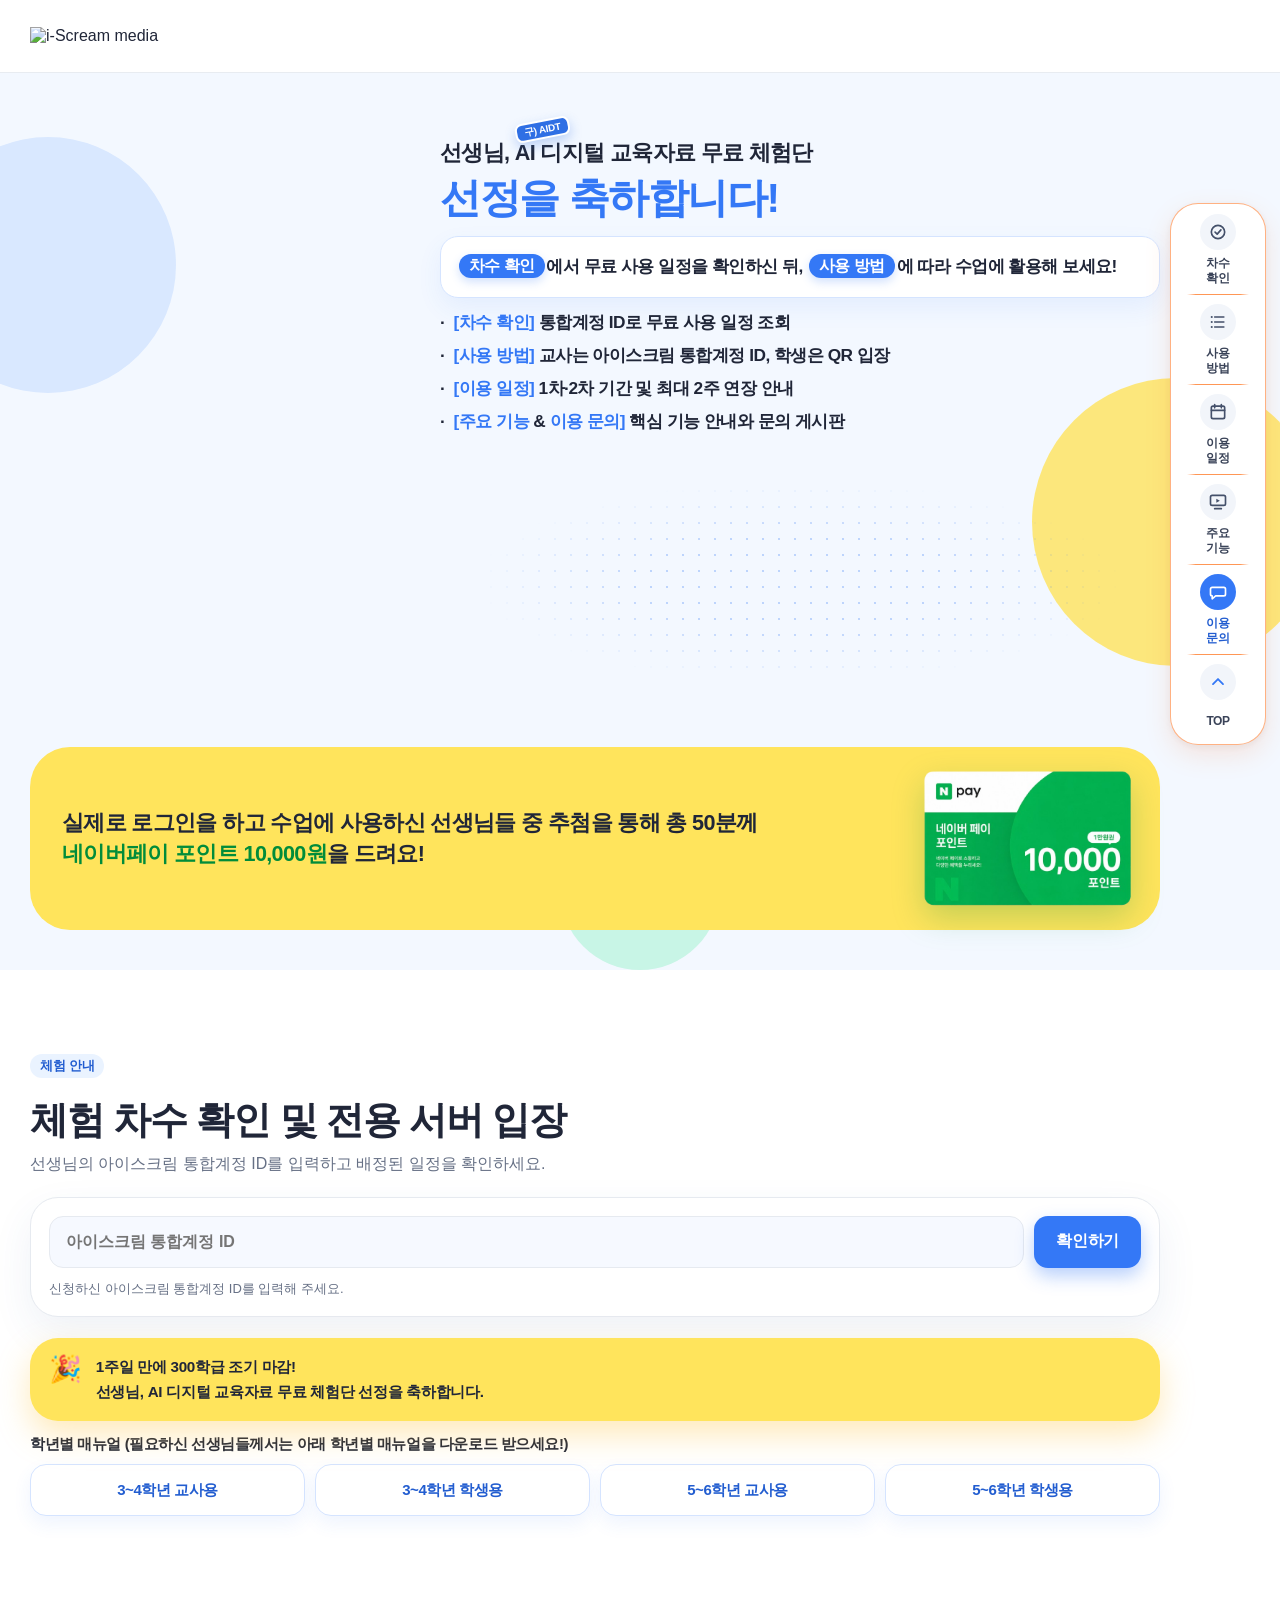
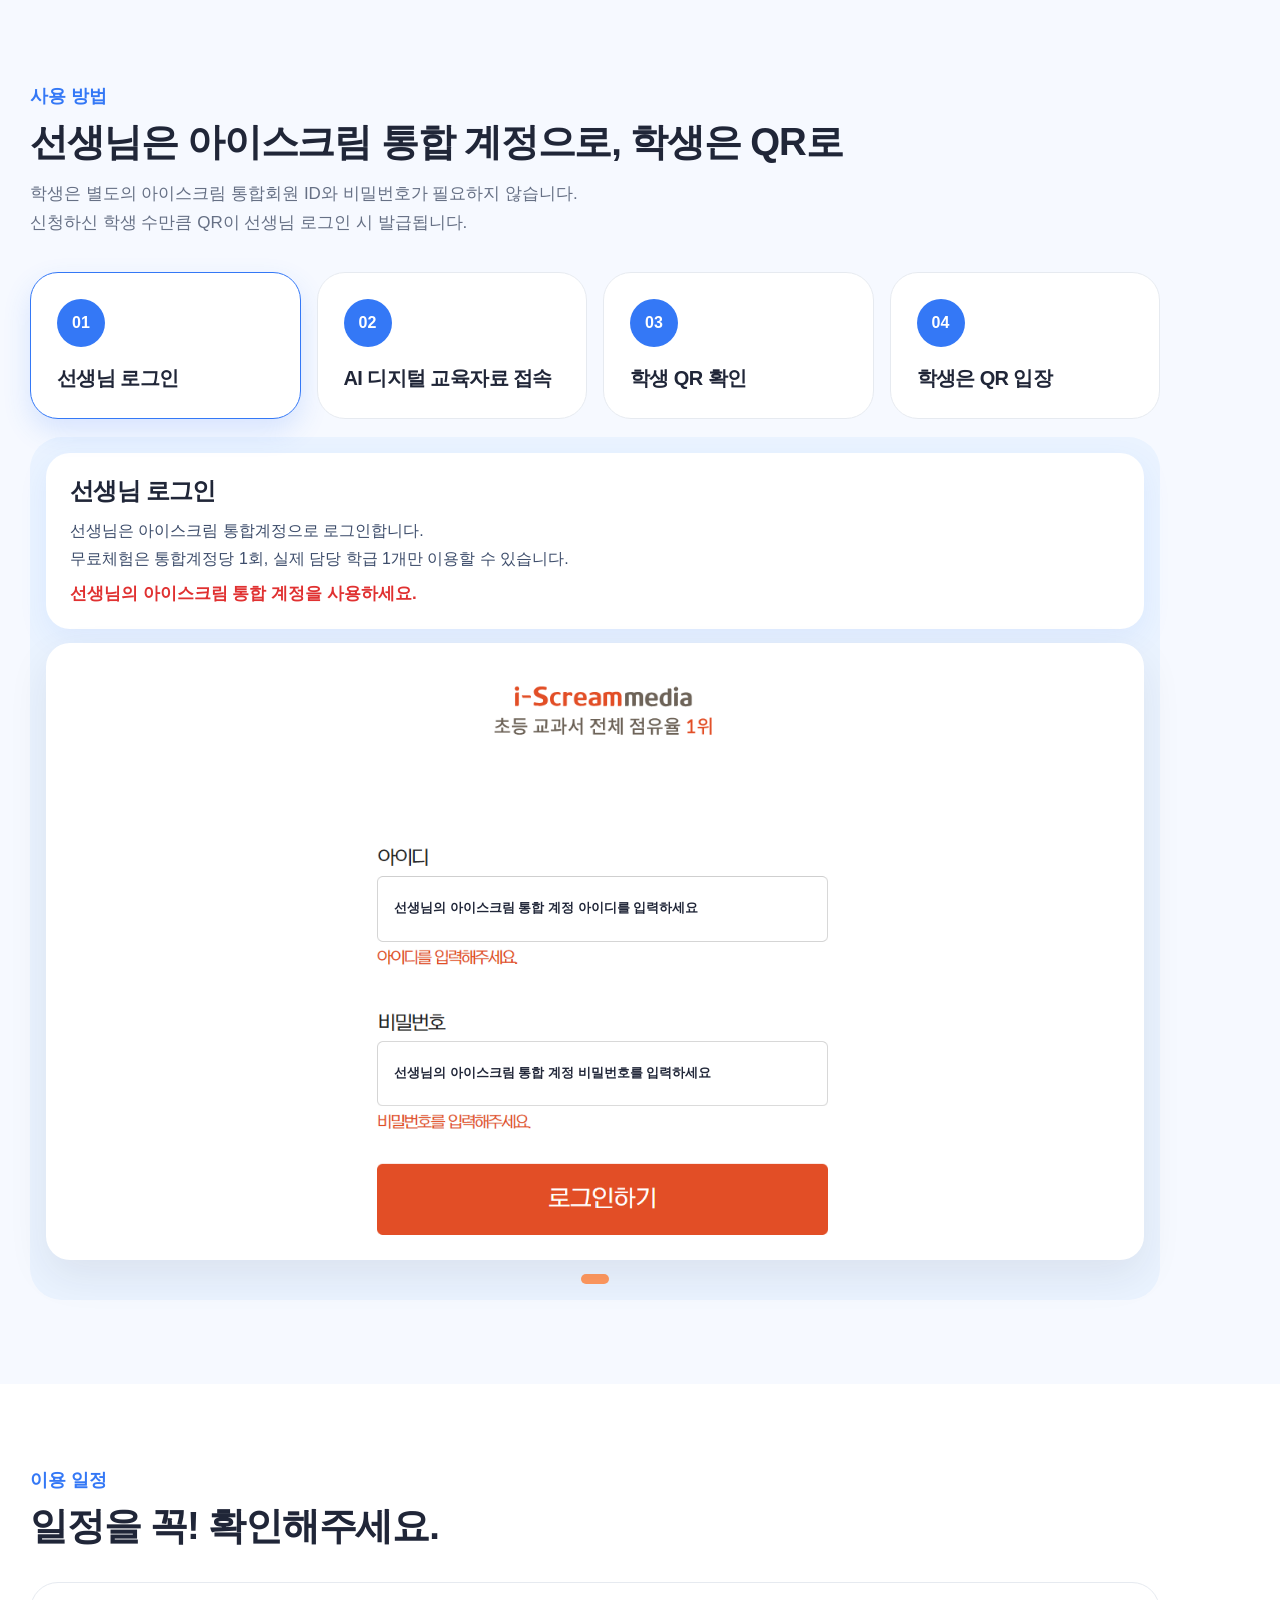
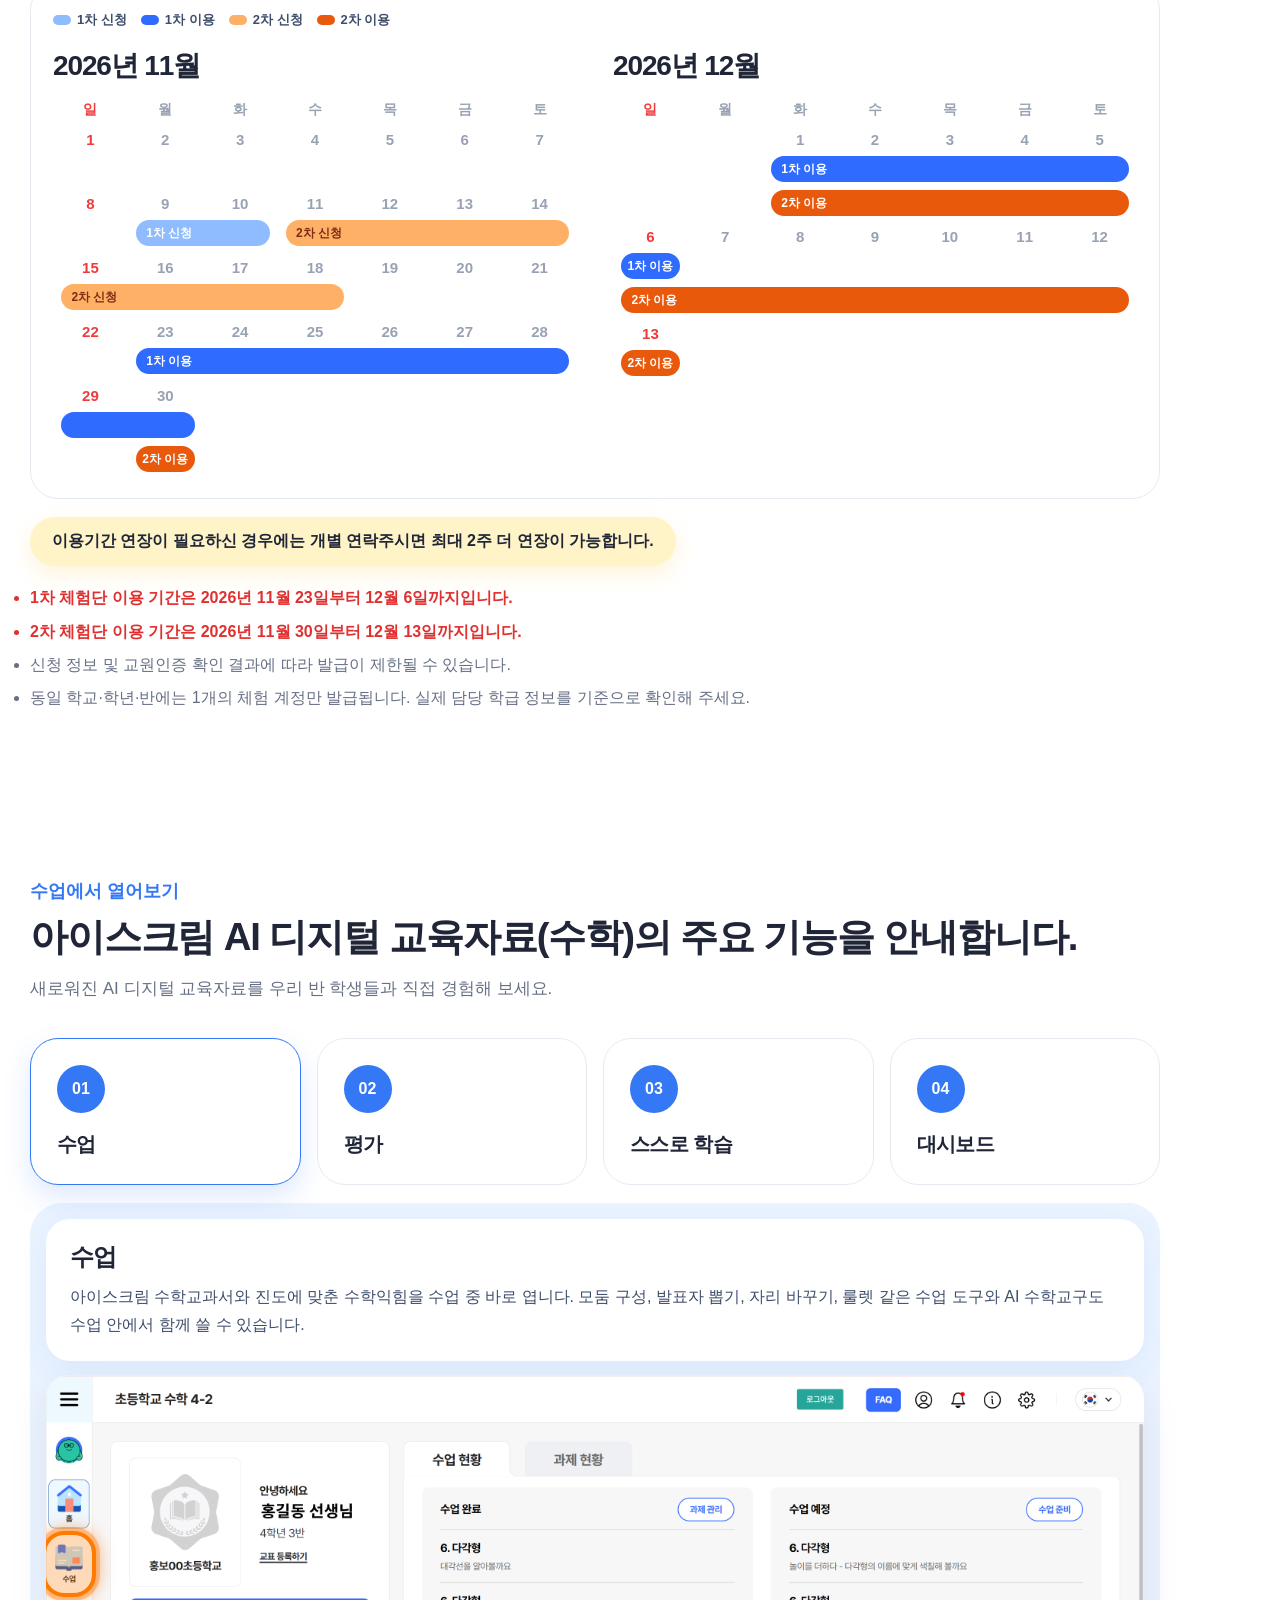
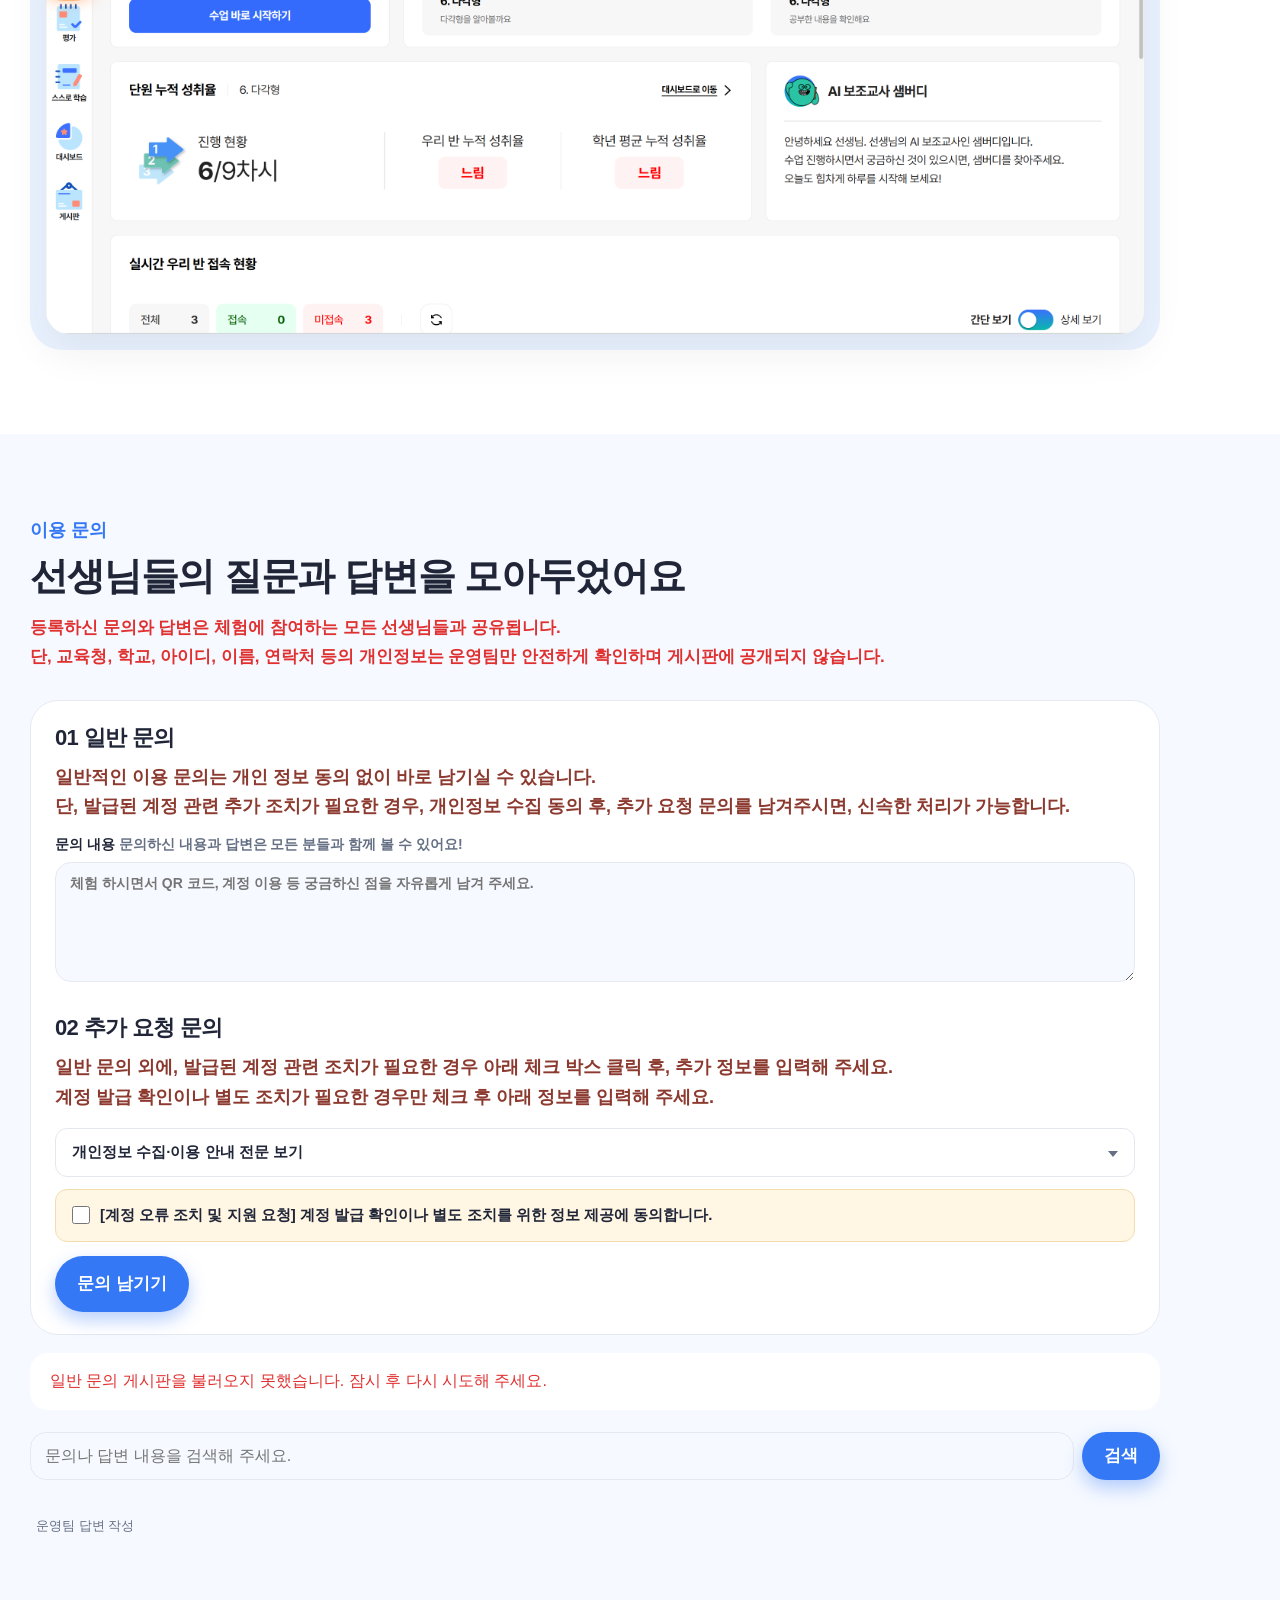
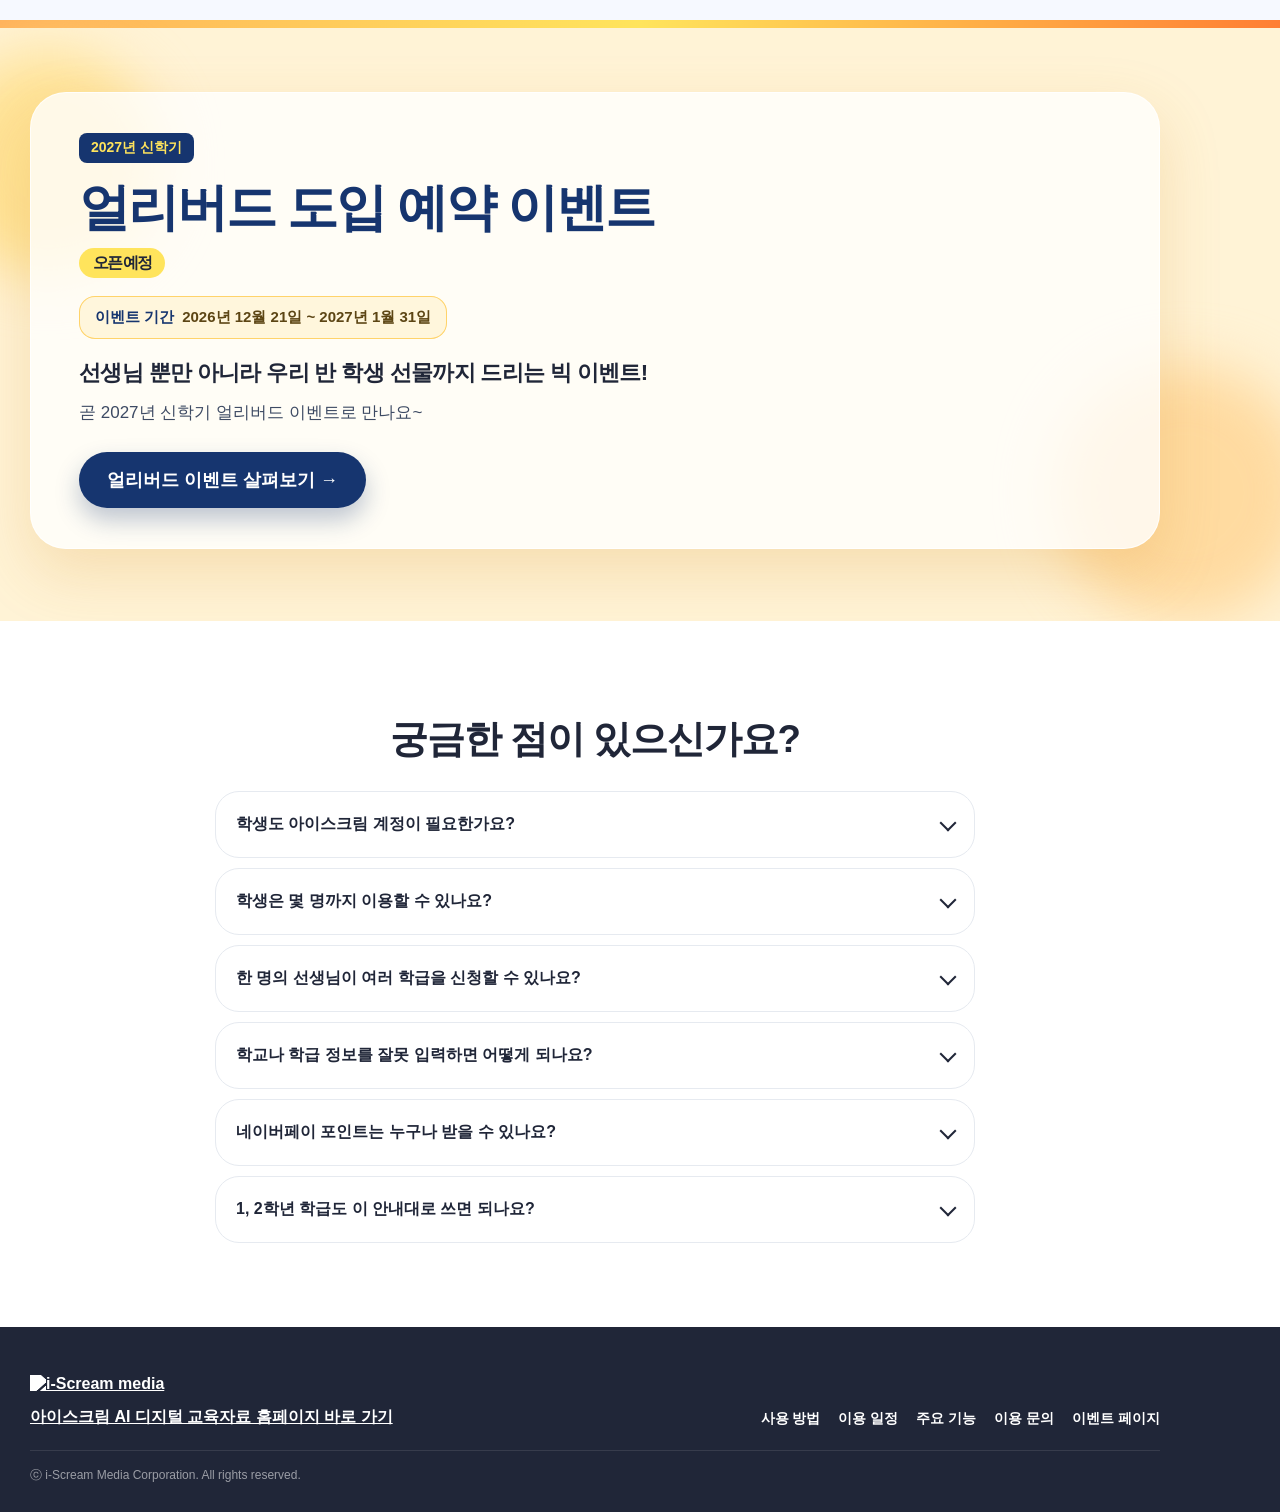
==== commit bf3c9e59: "Update index.html" ====
--- a/index.html
+++ b/index.html
@@ -326,6 +326,38 @@
       line-height: 1.5;
     }
     .congrats__text span { display: block; margin-bottom: 0.15rem; }
+    .manual-downloads { margin-top: 14px; }
+    .manual-downloads p {
+      margin: 0 0 10px;
+      color: var(--ink);
+      font-size: 15px;
+      font-weight: 800;
+      letter-spacing: -0.03em;
+    }
+    .manual-downloads__list {
+      display: grid;
+      grid-template-columns: repeat(4, 1fr);
+      gap: 10px;
+    }
+    .manual-downloads a {
+      display: flex;
+      align-items: center;
+      justify-content: center;
+      min-height: 52px;
+      padding: 12px 10px;
+      border: 1px solid #d5e4ff;
+      border-radius: 16px;
+      background: #fff;
+      color: var(--primary-dark);
+      font-size: 15px;
+      font-weight: 800;
+      letter-spacing: -0.03em;
+      line-height: 1.35;
+      text-align: center;
+      text-decoration: none;
+      box-shadow: 0 8px 18px rgba(52, 120, 246, 0.08);
+    }
+    .manual-downloads a:hover { background: var(--primary); color: #fff; }
     .hero__scene {
       position: relative;
       height: 15.5rem;
@@ -563,14 +595,18 @@
     .round-2 .timeline b { background: #fff1e6; color: #c2410c; }
     .month-cal {
       margin-top: 32px;
-      max-width: 640px;
       background: #fff;
       border: 1px solid var(--line);
       border-radius: 28px;
       padding: 28px 22px 18px;
     }
+    .cal-months {
+      display: grid;
+      grid-template-columns: 1fr 1fr;
+      gap: 28px 36px;
+      align-items: start;
+    }
     .month-cal h3 { margin: 0 0 16px; font-size: 28px; letter-spacing: -0.04em; }
-    .month-cal h3:not(:first-child) { margin-top: 28px; }
     .cal-head, .cal-grid { display: grid; grid-template-columns: repeat(7, 1fr); }
     .cal-head span, .day .num {
       display: block;
@@ -813,7 +849,7 @@
     .feature-demo {
       margin-top: 14px;
       overflow: hidden;
-      height: min(860px, 78vh);
+      aspect-ratio: 2880 / 1466;
       border-radius: 24px;
       background: #fff;
       box-shadow: 0 16px 40px rgba(32, 38, 56, 0.08);
@@ -1311,7 +1347,8 @@
       .hero__inner { width: min(720px, calc(100% - 150px)); }
     }
     @media (max-width: 980px) {
-      .hero-grid, .rounds, .steps, .qa-row, .earlybird-card { grid-template-columns: 1fr; }
+      .hero-grid, .rounds, .steps, .qa-row, .earlybird-card, .cal-months { grid-template-columns: 1fr; }
+      .manual-downloads__list { grid-template-columns: 1fr 1fr; }
       .features { grid-template-columns: 1fr; }
       .feature, .feature:nth-child(4), .feature:nth-child(5) { grid-column: auto; }
       .prize { flex-direction: column; align-items: flex-start; border-radius: 28px; padding: 20px; }
@@ -1460,6 +1497,15 @@
             선생님, AI 디지털 교육자료 무료 체험단 선정을 축하합니다.
           </p>
         </aside>
+        <div class="manual-downloads">
+          <p>학년별 매뉴얼 (필요하신 선생님들께서는 아래 학년별 매뉴얼을 다운로드 받으세요!)</p>
+          <div class="manual-downloads__list">
+            <a href="매뉴얼/3-4학년-교사용.pdf" download>3~4학년 교사용</a>
+            <a href="매뉴얼/3-4학년-학생용.pdf" download>3~4학년 학생용</a>
+            <a href="매뉴얼/5-6학년-교사용.pdf" download>5~6학년 교사용</a>
+            <a href="매뉴얼/5-6학년-학생용.pdf" download>5~6학년 학생용</a>
+          </div>
+        </div>
       </div>
     </section>
 
@@ -1522,6 +1568,8 @@
             <li><i class="apply2" aria-hidden="true"></i>2차 신청</li>
             <li><i class="use2" aria-hidden="true"></i>2차 이용</li>
           </ul>
+          <div class="cal-months">
+          <div class="cal-month">
           <h3>2026년 11월</h3>
           <div class="cal-head" aria-hidden="true"><span class="sun">일</span><span>월</span><span>화</span><span>수</span><span>목</span><span>금</span><span>토</span></div>
           <div class="cal-grid" role="img" aria-label="11월 9일부터 10일까지 1차 신청, 11월 11일부터 18일까지 2차 신청, 11월 23일부터 1차 이용, 11월 30일 2차 이용 시작">
@@ -1550,6 +1598,8 @@
             <div class="day"><span class="num sun">29</span><span class="bar use start"></span></div>
             <div class="day"><span class="num">30</span><span class="bar use end"></span><span class="bar use2 start end show">2차 이용</span></div>
           </div>
+          </div>
+          <div class="cal-month">
           <h3>2026년 12월</h3>
           <div class="cal-head" aria-hidden="true"><span class="sun">일</span><span>월</span><span>화</span><span>수</span><span>목</span><span>금</span><span>토</span></div>
           <div class="cal-grid" role="img" aria-label="12월 1일부터 6일까지 1차 이용, 12월 1일부터 13일까지 2차 이용">
@@ -1567,6 +1617,8 @@
             <div class="day"><span class="num">11</span><span class="bar slot"></span><span class="bar use2"></span></div>
             <div class="day"><span class="num">12</span><span class="bar slot"></span><span class="bar use2 end"></span></div>
             <div class="day"><span class="num sun">13</span><span class="bar use2 start end show">2차 이용</span></div>
+          </div>
+          </div>
           </div>
         </div>
         <p class="callout">이용기간 연장이 필요하신 경우에는 개별 연락주시면 최대 2주 더 연장이 가능합니다.</p>
@@ -1711,10 +1763,6 @@
       <div class="wrap center">
         <h2>궁금한 점이 있으신가요?</h2>
         <div class="faq">
-          <details open>
-            <summary>신청하면 바로 사용할 수 있나요?</summary>
-            <p>아니요. 이용은 11월 23일부터 시작해서 12월 6일까지입니다.</p>
-          </details>
           <details>
             <summary>학생도 아이스크림 계정이 필요한가요?</summary>
             <p>아니요. 학생은 별도의 아이스크림 통합회원 ID와 비밀번호 없이 QR코드를 통해 입장할 수 있습니다.</p>
